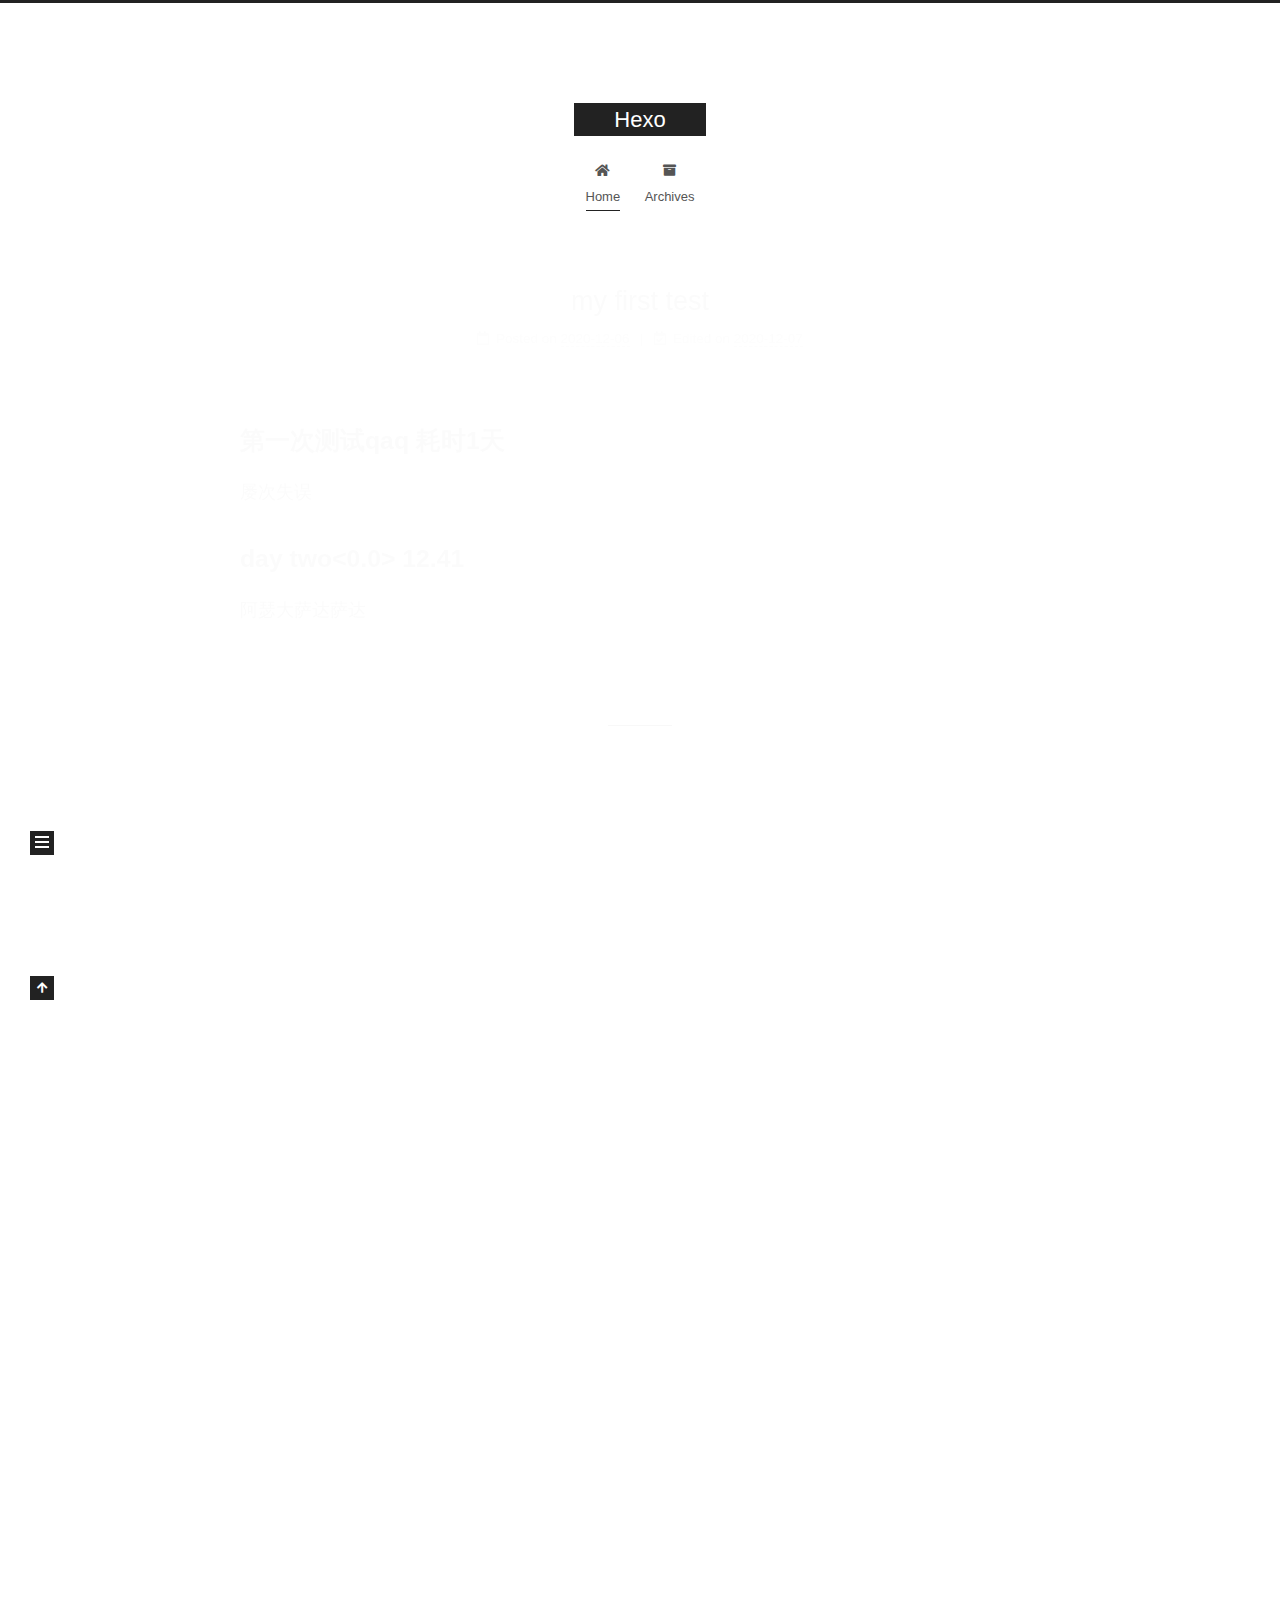
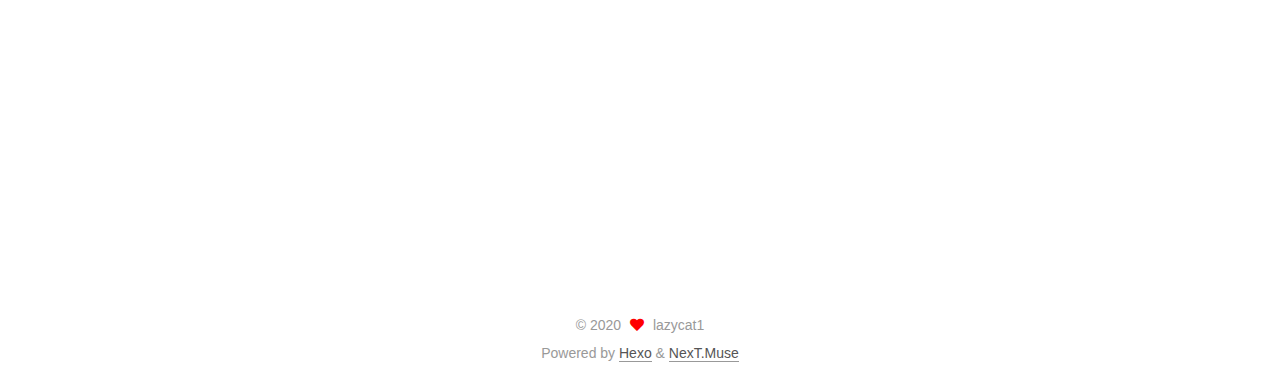
==== index.html @ 96d0b5e3 "Site updated: 2020-12-07 16:06:50" ====
<!DOCTYPE html>
<html lang="en">
<head>
  <meta charset="UTF-8">
<meta name="viewport" content="width=device-width, initial-scale=1, maximum-scale=2">
<meta name="theme-color" content="#222">
<meta name="generator" content="Hexo 5.2.0">
  <link rel="apple-touch-icon" sizes="180x180" href="/images/apple-touch-icon-next.png">
  <link rel="icon" type="image/png" sizes="32x32" href="/images/favicon-32x32-next.png">
  <link rel="icon" type="image/png" sizes="16x16" href="/images/favicon-16x16-next.png">
  <link rel="mask-icon" href="/images/logo.svg" color="#222">

<link rel="stylesheet" href="/css/main.css">


<link rel="stylesheet" href="/lib/font-awesome/css/all.min.css">

<script id="hexo-configurations">
    var NexT = window.NexT || {};
    var CONFIG = {"hostname":"example.com","root":"/","scheme":"Muse","version":"7.8.0","exturl":false,"sidebar":{"position":"left","display":"post","padding":18,"offset":12,"onmobile":false},"copycode":{"enable":false,"show_result":false,"style":null},"back2top":{"enable":true,"sidebar":false,"scrollpercent":false},"bookmark":{"enable":false,"color":"#222","save":"auto"},"fancybox":false,"mediumzoom":false,"lazyload":false,"pangu":false,"comments":{"style":"tabs","active":null,"storage":true,"lazyload":false,"nav":null},"algolia":{"hits":{"per_page":10},"labels":{"input_placeholder":"Search for Posts","hits_empty":"We didn't find any results for the search: ${query}","hits_stats":"${hits} results found in ${time} ms"}},"localsearch":{"enable":false,"trigger":"auto","top_n_per_article":1,"unescape":false,"preload":false},"motion":{"enable":true,"async":false,"transition":{"post_block":"fadeIn","post_header":"slideDownIn","post_body":"slideDownIn","coll_header":"slideLeftIn","sidebar":"slideUpIn"}}};
  </script>

  <meta property="og:type" content="website">
<meta property="og:title" content="Hexo">
<meta property="og:url" content="https://example.com/index.html">
<meta property="og:site_name" content="Hexo">
<meta property="og:locale" content="en_US">
<meta property="article:author" content="lazycat1">
<meta name="twitter:card" content="summary">

<link rel="canonical" href="https://example.com/">


<script id="page-configurations">
  // https://hexo.io/docs/variables.html
  CONFIG.page = {
    sidebar: "",
    isHome : true,
    isPost : false,
    lang   : 'en'
  };
</script>

  <title>Hexo</title>
  






  <noscript>
  <style>
  .use-motion .brand,
  .use-motion .menu-item,
  .sidebar-inner,
  .use-motion .post-block,
  .use-motion .pagination,
  .use-motion .comments,
  .use-motion .post-header,
  .use-motion .post-body,
  .use-motion .collection-header { opacity: initial; }

  .use-motion .site-title,
  .use-motion .site-subtitle {
    opacity: initial;
    top: initial;
  }

  .use-motion .logo-line-before i { left: initial; }
  .use-motion .logo-line-after i { right: initial; }
  </style>
</noscript>

</head>

<body itemscope itemtype="http://schema.org/WebPage">
  <div class="container use-motion">
    <div class="headband"></div>

    <header class="header" itemscope itemtype="http://schema.org/WPHeader">
      <div class="header-inner"><div class="site-brand-container">
  <div class="site-nav-toggle">
    <div class="toggle" aria-label="Toggle navigation bar">
      <span class="toggle-line toggle-line-first"></span>
      <span class="toggle-line toggle-line-middle"></span>
      <span class="toggle-line toggle-line-last"></span>
    </div>
  </div>

  <div class="site-meta">

    <a href="/" class="brand" rel="start">
      <span class="logo-line-before"><i></i></span>
      <h1 class="site-title">Hexo</h1>
      <span class="logo-line-after"><i></i></span>
    </a>
  </div>

  <div class="site-nav-right">
    <div class="toggle popup-trigger">
    </div>
  </div>
</div>




<nav class="site-nav">
  <ul id="menu" class="main-menu menu">
        <li class="menu-item menu-item-home">

    <a href="/" rel="section"><i class="fa fa-home fa-fw"></i>Home</a>

  </li>
        <li class="menu-item menu-item-archives">

    <a href="/archives/" rel="section"><i class="fa fa-archive fa-fw"></i>Archives</a>

  </li>
  </ul>
</nav>




</div>
    </header>

    
  <div class="back-to-top">
    <i class="fa fa-arrow-up"></i>
    <span>0%</span>
  </div>


    <main class="main">
      <div class="main-inner">
        <div class="content-wrap">
          

          <div class="content index posts-expand">
            
      
  
  
  <article itemscope itemtype="http://schema.org/Article" class="post-block" lang="en">
    <link itemprop="mainEntityOfPage" href="https://example.com/2020/12/06/my-first-test/">

    <span hidden itemprop="author" itemscope itemtype="http://schema.org/Person">
      <meta itemprop="image" content="/images/avatar.gif">
      <meta itemprop="name" content="lazycat1">
      <meta itemprop="description" content="">
    </span>

    <span hidden itemprop="publisher" itemscope itemtype="http://schema.org/Organization">
      <meta itemprop="name" content="Hexo">
    </span>
      <header class="post-header">
        <h2 class="post-title" itemprop="name headline">
          
            <a href="/2020/12/06/my-first-test/" class="post-title-link" itemprop="url">my first test</a>
        </h2>

        <div class="post-meta">
            <span class="post-meta-item">
              <span class="post-meta-item-icon">
                <i class="far fa-calendar"></i>
              </span>
              <span class="post-meta-item-text">Posted on</span>

              <time title="Created: 2020-12-06 16:20:04" itemprop="dateCreated datePublished" datetime="2020-12-06T16:20:04+08:00">2020-12-06</time>
            </span>
              <span class="post-meta-item">
                <span class="post-meta-item-icon">
                  <i class="far fa-calendar-check"></i>
                </span>
                <span class="post-meta-item-text">Edited on</span>
                <time title="Modified: 2020-12-07 12:42:43" itemprop="dateModified" datetime="2020-12-07T12:42:43+08:00">2020-12-07</time>
              </span>

          

        </div>
      </header>

    
    
    
    <div class="post-body" itemprop="articleBody">

      
          <h2 id="第一次测试qaq-耗时1天"><a href="#第一次测试qaq-耗时1天" class="headerlink" title="第一次测试qaq  耗时1天"></a>第一次测试qaq  耗时1天</h2><p>   屡次失误</p>
<h2 id="day-two-lt-0-0-gt-12-41"><a href="#day-two-lt-0-0-gt-12-41" class="headerlink" title="day two&lt;0.0&gt;  12.41"></a>day two&lt;0.0&gt;  12.41</h2><p>   阿瑟大萨达萨达</p>

      
    </div>

    
    
    
      <footer class="post-footer">
        <div class="post-eof"></div>
      </footer>
  </article>
  
  
  

      
  
  
  <article itemscope itemtype="http://schema.org/Article" class="post-block" lang="en">
    <link itemprop="mainEntityOfPage" href="https://example.com/2020/12/06/hello-world/">

    <span hidden itemprop="author" itemscope itemtype="http://schema.org/Person">
      <meta itemprop="image" content="/images/avatar.gif">
      <meta itemprop="name" content="lazycat1">
      <meta itemprop="description" content="">
    </span>

    <span hidden itemprop="publisher" itemscope itemtype="http://schema.org/Organization">
      <meta itemprop="name" content="Hexo">
    </span>
      <header class="post-header">
        <h2 class="post-title" itemprop="name headline">
          
            <a href="/2020/12/06/hello-world/" class="post-title-link" itemprop="url">Hello World</a>
        </h2>

        <div class="post-meta">
            <span class="post-meta-item">
              <span class="post-meta-item-icon">
                <i class="far fa-calendar"></i>
              </span>
              <span class="post-meta-item-text">Posted on</span>

              <time title="Created: 2020-12-06 16:09:07" itemprop="dateCreated datePublished" datetime="2020-12-06T16:09:07+08:00">2020-12-06</time>
            </span>

          

        </div>
      </header>

    
    
    
    <div class="post-body" itemprop="articleBody">

      
          <p>Welcome to <a target="_blank" rel="noopener" href="https://hexo.io/">Hexo</a>! This is your very first post. Check <a target="_blank" rel="noopener" href="https://hexo.io/docs/">documentation</a> for more info. If you get any problems when using Hexo, you can find the answer in <a target="_blank" rel="noopener" href="https://hexo.io/docs/troubleshooting.html">troubleshooting</a> or you can ask me on <a target="_blank" rel="noopener" href="https://github.com/hexojs/hexo/issues">GitHub</a>.</p>
<h2 id="Quick-Start"><a href="#Quick-Start" class="headerlink" title="Quick Start"></a>Quick Start</h2><h3 id="Create-a-new-post"><a href="#Create-a-new-post" class="headerlink" title="Create a new post"></a>Create a new post</h3><figure class="highlight bash"><table><tr><td class="gutter"><pre><span class="line">1</span><br></pre></td><td class="code"><pre><span class="line">$ hexo new <span class="string">&quot;My New Post&quot;</span></span><br></pre></td></tr></table></figure>

<p>More info: <a target="_blank" rel="noopener" href="https://hexo.io/docs/writing.html">Writing</a></p>
<h3 id="Run-server"><a href="#Run-server" class="headerlink" title="Run server"></a>Run server</h3><figure class="highlight bash"><table><tr><td class="gutter"><pre><span class="line">1</span><br></pre></td><td class="code"><pre><span class="line">$ hexo server</span><br></pre></td></tr></table></figure>

<p>More info: <a target="_blank" rel="noopener" href="https://hexo.io/docs/server.html">Server</a></p>
<h3 id="Generate-static-files"><a href="#Generate-static-files" class="headerlink" title="Generate static files"></a>Generate static files</h3><figure class="highlight bash"><table><tr><td class="gutter"><pre><span class="line">1</span><br></pre></td><td class="code"><pre><span class="line">$ hexo generate</span><br></pre></td></tr></table></figure>

<p>More info: <a target="_blank" rel="noopener" href="https://hexo.io/docs/generating.html">Generating</a></p>
<h3 id="Deploy-to-remote-sites"><a href="#Deploy-to-remote-sites" class="headerlink" title="Deploy to remote sites"></a>Deploy to remote sites</h3><figure class="highlight bash"><table><tr><td class="gutter"><pre><span class="line">1</span><br></pre></td><td class="code"><pre><span class="line">$ hexo deploy</span><br></pre></td></tr></table></figure>

<p>More info: <a target="_blank" rel="noopener" href="https://hexo.io/docs/one-command-deployment.html">Deployment</a></p>

      
    </div>

    
    
    
      <footer class="post-footer">
        <div class="post-eof"></div>
      </footer>
  </article>
  
  
  


  



          </div>
          

<script>
  window.addEventListener('tabs:register', () => {
    let { activeClass } = CONFIG.comments;
    if (CONFIG.comments.storage) {
      activeClass = localStorage.getItem('comments_active') || activeClass;
    }
    if (activeClass) {
      let activeTab = document.querySelector(`a[href="#comment-${activeClass}"]`);
      if (activeTab) {
        activeTab.click();
      }
    }
  });
  if (CONFIG.comments.storage) {
    window.addEventListener('tabs:click', event => {
      if (!event.target.matches('.tabs-comment .tab-content .tab-pane')) return;
      let commentClass = event.target.classList[1];
      localStorage.setItem('comments_active', commentClass);
    });
  }
</script>

        </div>
          
  
  <div class="toggle sidebar-toggle">
    <span class="toggle-line toggle-line-first"></span>
    <span class="toggle-line toggle-line-middle"></span>
    <span class="toggle-line toggle-line-last"></span>
  </div>

  <aside class="sidebar">
    <div class="sidebar-inner">

      <ul class="sidebar-nav motion-element">
        <li class="sidebar-nav-toc">
          Table of Contents
        </li>
        <li class="sidebar-nav-overview">
          Overview
        </li>
      </ul>

      <!--noindex-->
      <div class="post-toc-wrap sidebar-panel">
      </div>
      <!--/noindex-->

      <div class="site-overview-wrap sidebar-panel">
        <div class="site-author motion-element" itemprop="author" itemscope itemtype="http://schema.org/Person">
  <p class="site-author-name" itemprop="name">lazycat1</p>
  <div class="site-description" itemprop="description"></div>
</div>
<div class="site-state-wrap motion-element">
  <nav class="site-state">
      <div class="site-state-item site-state-posts">
          <a href="/archives/">
        
          <span class="site-state-item-count">2</span>
          <span class="site-state-item-name">posts</span>
        </a>
      </div>
  </nav>
</div>



      </div>

    </div>
  </aside>
  <div id="sidebar-dimmer"></div>


      </div>
    </main>

    <footer class="footer">
      <div class="footer-inner">
        

        

<div class="copyright">
  
  &copy; 
  <span itemprop="copyrightYear">2020</span>
  <span class="with-love">
    <i class="fa fa-heart"></i>
  </span>
  <span class="author" itemprop="copyrightHolder">lazycat1</span>
</div>
  <div class="powered-by">Powered by <a href="https://hexo.io/" class="theme-link" rel="noopener" target="_blank">Hexo</a> & <a href="https://muse.theme-next.org/" class="theme-link" rel="noopener" target="_blank">NexT.Muse</a>
  </div>

        








      </div>
    </footer>
  </div>

  
  <script src="/lib/anime.min.js"></script>
  <script src="/lib/velocity/velocity.min.js"></script>
  <script src="/lib/velocity/velocity.ui.min.js"></script>

<script src="/js/utils.js"></script>

<script src="/js/motion.js"></script>


<script src="/js/schemes/muse.js"></script>


<script src="/js/next-boot.js"></script>




  















  

  

</body>
</html>
---- css/main.css ----
:root {
  --body-bg-color: #fff;
  --content-bg-color: #fff;
  --card-bg-color: #f5f5f5;
  --text-color: #555;
  --blockquote-color: #666;
  --link-color: #555;
  --link-hover-color: #222;
  --brand-color: #fff;
  --brand-hover-color: #fff;
  --table-row-odd-bg-color: #f9f9f9;
  --table-row-hover-bg-color: #f5f5f5;
  --menu-item-bg-color: #f5f5f5;
  --btn-default-bg: #222;
  --btn-default-color: #fff;
  --btn-default-border-color: #222;
  --btn-default-hover-bg: #fff;
  --btn-default-hover-color: #222;
  --btn-default-hover-border-color: #222;
}
html {
  line-height: 1.15; /* 1 */
  -webkit-text-size-adjust: 100%; /* 2 */
}
body {
  margin: 0;
}
main {
  display: block;
}
h1 {
  font-size: 2em;
  margin: 0.67em 0;
}
hr {
  box-sizing: content-box; /* 1 */
  height: 0; /* 1 */
  overflow: visible; /* 2 */
}
pre {
  font-family: monospace, monospace; /* 1 */
  font-size: 1em; /* 2 */
}
a {
  background: transparent;
}
abbr[title] {
  border-bottom: none; /* 1 */
  text-decoration: underline; /* 2 */
  text-decoration: underline dotted; /* 2 */
}
b,
strong {
  font-weight: bolder;
}
code,
kbd,
samp {
  font-family: monospace, monospace; /* 1 */
  font-size: 1em; /* 2 */
}
small {
  font-size: 80%;
}
sub,
sup {
  font-size: 75%;
  line-height: 0;
  position: relative;
  vertical-align: baseline;
}
sub {
  bottom: -0.25em;
}
sup {
  top: -0.5em;
}
img {
  border-style: none;
}
button,
input,
optgroup,
select,
textarea {
  font-family: inherit; /* 1 */
  font-size: 100%; /* 1 */
  line-height: 1.15; /* 1 */
  margin: 0; /* 2 */
}
button,
input {
/* 1 */
  overflow: visible;
}
button,
select {
/* 1 */
  text-transform: none;
}
button,
[type='button'],
[type='reset'],
[type='submit'] {
  -webkit-appearance: button;
}
button::-moz-focus-inner,
[type='button']::-moz-focus-inner,
[type='reset']::-moz-focus-inner,
[type='submit']::-moz-focus-inner {
  border-style: none;
  padding: 0;
}
button:-moz-focusring,
[type='button']:-moz-focusring,
[type='reset']:-moz-focusring,
[type='submit']:-moz-focusring {
  outline: 1px dotted ButtonText;
}
fieldset {
  padding: 0.35em 0.75em 0.625em;
}
legend {
  box-sizing: border-box; /* 1 */
  color: inherit; /* 2 */
  display: table; /* 1 */
  max-width: 100%; /* 1 */
  padding: 0; /* 3 */
  white-space: normal; /* 1 */
}
progress {
  vertical-align: baseline;
}
textarea {
  overflow: auto;
}
[type='checkbox'],
[type='radio'] {
  box-sizing: border-box; /* 1 */
  padding: 0; /* 2 */
}
[type='number']::-webkit-inner-spin-button,
[type='number']::-webkit-outer-spin-button {
  height: auto;
}
[type='search'] {
  outline-offset: -2px; /* 2 */
  -webkit-appearance: textfield; /* 1 */
}
[type='search']::-webkit-search-decoration {
  -webkit-appearance: none;
}
::-webkit-file-upload-button {
  font: inherit; /* 2 */
  -webkit-appearance: button; /* 1 */
}
details {
  display: block;
}
summary {
  display: list-item;
}
template {
  display: none;
}
[hidden] {
  display: none;
}
::selection {
  background: #262a30;
  color: #eee;
}
html,
body {
  height: 100%;
}
body {
  background: var(--body-bg-color);
  color: var(--text-color);
  font-family: 'Lato', "PingFang SC", "Microsoft YaHei", sans-serif;
  font-size: 1em;
  line-height: 2;
}
@media (max-width: 991px) {
  body {
    padding-left: 0 !important;
    padding-right: 0 !important;
  }
}
h1,
h2,
h3,
h4,
h5,
h6 {
  font-family: 'Lato', "PingFang SC", "Microsoft YaHei", sans-serif;
  font-weight: bold;
  line-height: 1.5;
  margin: 20px 0 15px;
}
h1 {
  font-size: 1.5em;
}
h2 {
  font-size: 1.375em;
}
h3 {
  font-size: 1.25em;
}
h4 {
  font-size: 1.125em;
}
h5 {
  font-size: 1em;
}
h6 {
  font-size: 0.875em;
}
p {
  margin: 0 0 20px 0;
}
a,
span.exturl {
  border-bottom: 1px solid #999;
  color: var(--link-color);
  outline: 0;
  text-decoration: none;
  overflow-wrap: break-word;
  word-wrap: break-word;
  cursor: pointer;
}
a:hover,
span.exturl:hover {
  border-bottom-color: var(--link-hover-color);
  color: var(--link-hover-color);
}
iframe,
img,
video {
  display: block;
  margin-left: auto;
  margin-right: auto;
  max-width: 100%;
}
hr {
  background-image: repeating-linear-gradient(-45deg, #ddd, #ddd 4px, transparent 4px, transparent 8px);
  border: 0;
  height: 3px;
  margin: 40px 0;
}
blockquote {
  border-left: 4px solid #ddd;
  color: var(--blockquote-color);
  margin: 0;
  padding: 0 15px;
}
blockquote cite::before {
  content: '-';
  padding: 0 5px;
}
dt {
  font-weight: bold;
}
dd {
  margin: 0;
  padding: 0;
}
kbd {
  background-color: #f5f5f5;
  background-image: linear-gradient(#eee, #fff, #eee);
  border: 1px solid #ccc;
  border-radius: 0.2em;
  box-shadow: 0.1em 0.1em 0.2em rgba(0,0,0,0.1);
  color: #555;
  font-family: inherit;
  padding: 0.1em 0.3em;
  white-space: nowrap;
}
.table-container {
  overflow: auto;
}
table {
  border-collapse: collapse;
  border-spacing: 0;
  font-size: 0.875em;
  margin: 0 0 20px 0;
  width: 100%;
}
tbody tr:nth-of-type(odd) {
  background: var(--table-row-odd-bg-color);
}
tbody tr:hover {
  background: var(--table-row-hover-bg-color);
}
caption,
th,
td {
  font-weight: normal;
  padding: 8px;
  vertical-align: middle;
}
th,
td {
  border: 1px solid #ddd;
  border-bottom: 3px solid #ddd;
}
th {
  font-weight: 700;
  padding-bottom: 10px;
}
td {
  border-bottom-width: 1px;
}
.btn {
  background: var(--btn-default-bg);
  border: 2px solid var(--btn-default-border-color);
  border-radius: 0;
  color: var(--btn-default-color);
  display: inline-block;
  font-size: 0.875em;
  line-height: 2;
  padding: 0 20px;
  text-decoration: none;
  transition-property: background-color;
  transition-delay: 0s;
  transition-duration: 0.2s;
  transition-timing-function: ease-in-out;
}
.btn:hover {
  background: var(--btn-default-hover-bg);
  border-color: var(--btn-default-hover-border-color);
  color: var(--btn-default-hover-color);
}
.btn + .btn {
  margin: 0 0 8px 8px;
}
.btn .fa-fw {
  text-align: left;
  width: 1.285714285714286em;
}
.toggle {
  line-height: 0;
}
.toggle .toggle-line {
  background: #fff;
  display: inline-block;
  height: 2px;
  left: 0;
  position: relative;
  top: 0;
  transition: all 0.4s;
  vertical-align: top;
  width: 100%;
}
.toggle .toggle-line:not(:first-child) {
  margin-top: 3px;
}
.toggle.toggle-arrow .toggle-line-first {
  left: 50%;
  top: 2px;
  transform: rotate(45deg);
  width: 50%;
}
.toggle.toggle-arrow .toggle-line-middle {
  left: 2px;
  width: 90%;
}
.toggle.toggle-arrow .toggle-line-last {
  left: 50%;
  top: -2px;
  transform: rotate(-45deg);
  width: 50%;
}
.toggle.toggle-close .toggle-line-first {
  transform: rotate(-45deg);
  top: 5px;
}
.toggle.toggle-close .toggle-line-middle {
  opacity: 0;
}
.toggle.toggle-close .toggle-line-last {
  transform: rotate(45deg);
  top: -5px;
}
.highlight,
pre {
  background: #f7f7f7;
  color: #4d4d4c;
  line-height: 1.6;
  margin: 0 auto 20px;
}
pre,
code {
  font-family: consolas, Menlo, monospace, "PingFang SC", "Microsoft YaHei";
}
code {
  background: #eee;
  border-radius: 3px;
  color: #555;
  padding: 2px 4px;
  overflow-wrap: break-word;
  word-wrap: break-word;
}
.highlight *::selection {
  background: #d6d6d6;
}
.highlight pre {
  border: 0;
  margin: 0;
  padding: 10px 0;
}
.highlight table {
  border: 0;
  margin: 0;
  width: auto;
}
.highlight td {
  border: 0;
  padding: 0;
}
.highlight figcaption {
  background: #eff2f3;
  color: #4d4d4c;
  display: flex;
  font-size: 0.875em;
  justify-content: space-between;
  line-height: 1.2;
  padding: 0.5em;
}
.highlight figcaption a {
  color: #4d4d4c;
}
.highlight figcaption a:hover {
  border-bottom-color: #4d4d4c;
}
.highlight .gutter {
  -moz-user-select: none;
  -ms-user-select: none;
  -webkit-user-select: none;
  user-select: none;
}
.highlight .gutter pre {
  background: #eff2f3;
  color: #869194;
  padding-left: 10px;
  padding-right: 10px;
  text-align: right;
}
.highlight .code pre {
  background: #f7f7f7;
  padding-left: 10px;
  width: 100%;
}
.gist table {
  width: auto;
}
.gist table td {
  border: 0;
}
pre {
  overflow: auto;
  padding: 10px;
}
pre code {
  background: none;
  color: #4d4d4c;
  font-size: 0.875em;
  padding: 0;
  text-shadow: none;
}
pre .deletion {
  background: #fdd;
}
pre .addition {
  background: #dfd;
}
pre .meta {
  color: #eab700;
  -moz-user-select: none;
  -ms-user-select: none;
  -webkit-user-select: none;
  user-select: none;
}
pre .comment {
  color: #8e908c;
}
pre .variable,
pre .attribute,
pre .tag,
pre .name,
pre .regexp,
pre .ruby .constant,
pre .xml .tag .title,
pre .xml .pi,
pre .xml .doctype,
pre .html .doctype,
pre .css .id,
pre .css .class,
pre .css .pseudo {
  color: #c82829;
}
pre .number,
pre .preprocessor,
pre .built_in,
pre .builtin-name,
pre .literal,
pre .params,
pre .constant,
pre .command {
  color: #f5871f;
}
pre .ruby .class .title,
pre .css .rules .attribute,
pre .string,
pre .symbol,
pre .value,
pre .inheritance,
pre .header,
pre .ruby .symbol,
pre .xml .cdata,
pre .special,
pre .formula {
  color: #718c00;
}
pre .title,
pre .css .hexcolor {
  color: #3e999f;
}
pre .function,
pre .python .decorator,
pre .python .title,
pre .ruby .function .title,
pre .ruby .title .keyword,
pre .perl .sub,
pre .javascript .title,
pre .coffeescript .title {
  color: #4271ae;
}
pre .keyword,
pre .javascript .function {
  color: #8959a8;
}
.blockquote-center {
  border-left: none;
  margin: 40px 0;
  padding: 0;
  position: relative;
  text-align: center;
}
.blockquote-center .fa {
  display: block;
  opacity: 0.6;
  position: absolute;
  width: 100%;
}
.blockquote-center .fa-quote-left {
  border-top: 1px solid #ccc;
  text-align: left;
  top: -20px;
}
.blockquote-center .fa-quote-right {
  border-bottom: 1px solid #ccc;
  text-align: right;
  bottom: -20px;
}
.blockquote-center p,
.blockquote-center div {
  text-align: center;
}
.post-body .group-picture img {
  margin: 0 auto;
  padding: 0 3px;
}
.group-picture-row {
  margin-bottom: 6px;
  overflow: hidden;
}
.group-picture-column {
  float: left;
  margin-bottom: 10px;
}
.post-body .label {
  color: #555;
  display: inline;
  padding: 0 2px;
}
.post-body .label.default {
  background: #f0f0f0;
}
.post-body .label.primary {
  background: #efe6f7;
}
.post-body .label.info {
  background: #e5f2f8;
}
.post-body .label.success {
  background: #e7f4e9;
}
.post-body .label.warning {
  background: #fcf6e1;
}
.post-body .label.danger {
  background: #fae8eb;
}
.post-body .tabs {
  margin-bottom: 20px;
}
.post-body .tabs,
.tabs-comment {
  display: block;
  padding-top: 10px;
  position: relative;
}
.post-body .tabs ul.nav-tabs,
.tabs-comment ul.nav-tabs {
  display: flex;
  flex-wrap: wrap;
  margin: 0;
  margin-bottom: -1px;
  padding: 0;
}
@media (max-width: 413px) {
  .post-body .tabs ul.nav-tabs,
  .tabs-comment ul.nav-tabs {
    display: block;
    margin-bottom: 5px;
  }
}
.post-body .tabs ul.nav-tabs li.tab,
.tabs-comment ul.nav-tabs li.tab {
  border-bottom: 1px solid #ddd;
  border-left: 1px solid transparent;
  border-right: 1px solid transparent;
  border-top: 3px solid transparent;
  flex-grow: 1;
  list-style-type: none;
  border-radius: 0 0 0 0;
}
@media (max-width: 413px) {
  .post-body .tabs ul.nav-tabs li.tab,
  .tabs-comment ul.nav-tabs li.tab {
    border-bottom: 1px solid transparent;
    border-left: 3px solid transparent;
    border-right: 1px solid transparent;
    border-top: 1px solid transparent;
  }
}
@media (max-width: 413px) {
  .post-body .tabs ul.nav-tabs li.tab,
  .tabs-comment ul.nav-tabs li.tab {
    border-radius: 0;
  }
}
.post-body .tabs ul.nav-tabs li.tab a,
.tabs-comment ul.nav-tabs li.tab a {
  border-bottom: initial;
  display: block;
  line-height: 1.8;
  outline: 0;
  padding: 0.25em 0.75em;
  text-align: center;
  transition-delay: 0s;
  transition-duration: 0.2s;
  transition-timing-function: ease-out;
}
.post-body .tabs ul.nav-tabs li.tab a i,
.tabs-comment ul.nav-tabs li.tab a i {
  width: 1.285714285714286em;
}
.post-body .tabs ul.nav-tabs li.tab.active,
.tabs-comment ul.nav-tabs li.tab.active {
  border-bottom: 1px solid transparent;
  border-left: 1px solid #ddd;
  border-right: 1px solid #ddd;
  border-top: 3px solid #fc6423;
}
@media (max-width: 413px) {
  .post-body .tabs ul.nav-tabs li.tab.active,
  .tabs-comment ul.nav-tabs li.tab.active {
    border-bottom: 1px solid #ddd;
    border-left: 3px solid #fc6423;
    border-right: 1px solid #ddd;
    border-top: 1px solid #ddd;
  }
}
.post-body .tabs ul.nav-tabs li.tab.active a,
.tabs-comment ul.nav-tabs li.tab.active a {
  color: var(--link-color);
  cursor: default;
}
.post-body .tabs .tab-content .tab-pane,
.tabs-comment .tab-content .tab-pane {
  border: 1px solid #ddd;
  border-top: 0;
  padding: 20px 20px 0 20px;
  border-radius: 0;
}
.post-body .tabs .tab-content .tab-pane:not(.active),
.tabs-comment .tab-content .tab-pane:not(.active) {
  display: none;
}
.post-body .tabs .tab-content .tab-pane.active,
.tabs-comment .tab-content .tab-pane.active {
  display: block;
}
.post-body .tabs .tab-content .tab-pane.active:nth-of-type(1),
.tabs-comment .tab-content .tab-pane.active:nth-of-type(1) {
  border-radius: 0 0 0 0;
}
@media (max-width: 413px) {
  .post-body .tabs .tab-content .tab-pane.active:nth-of-type(1),
  .tabs-comment .tab-content .tab-pane.active:nth-of-type(1) {
    border-radius: 0;
  }
}
.post-body .note {
  border-radius: 3px;
  margin-bottom: 20px;
  padding: 1em;
  position: relative;
  border: 1px solid #eee;
  border-left-width: 5px;
}
.post-body .note h2,
.post-body .note h3,
.post-body .note h4,
.post-body .note h5,
.post-body .note h6 {
  margin-top: 0;
  border-bottom: initial;
  margin-bottom: 0;
  padding-top: 0;
}
.post-body .note p:first-child,
.post-body .note ul:first-child,
.post-body .note ol:first-child,
.post-body .note table:first-child,
.post-body .note pre:first-child,
.post-body .note blockquote:first-child,
.post-body .note img:first-child {
  margin-top: 0;
}
.post-body .note p:last-child,
.post-body .note ul:last-child,
.post-body .note ol:last-child,
.post-body .note table:last-child,
.post-body .note pre:last-child,
.post-body .note blockquote:last-child,
.post-body .note img:last-child {
  margin-bottom: 0;
}
.post-body .note.default {
  border-left-color: #777;
}
.post-body .note.default h2,
.post-body .note.default h3,
.post-body .note.default h4,
.post-body .note.default h5,
.post-body .note.default h6 {
  color: #777;
}
.post-body .note.primary {
  border-left-color: #6f42c1;
}
.post-body .note.primary h2,
.post-body .note.primary h3,
.post-body .note.primary h4,
.post-body .note.primary h5,
.post-body .note.primary h6 {
  color: #6f42c1;
}
.post-body .note.info {
  border-left-color: #428bca;
}
.post-body .note.info h2,
.post-body .note.info h3,
.post-body .note.info h4,
.post-body .note.info h5,
.post-body .note.info h6 {
  color: #428bca;
}
.post-body .note.success {
  border-left-color: #5cb85c;
}
.post-body .note.success h2,
.post-body .note.success h3,
.post-body .note.success h4,
.post-body .note.success h5,
.post-body .note.success h6 {
  color: #5cb85c;
}
.post-body .note.warning {
  border-left-color: #f0ad4e;
}
.post-body .note.warning h2,
.post-body .note.warning h3,
.post-body .note.warning h4,
.post-body .note.warning h5,
.post-body .note.warning h6 {
  color: #f0ad4e;
}
.post-body .note.danger {
  border-left-color: #d9534f;
}
.post-body .note.danger h2,
.post-body .note.danger h3,
.post-body .note.danger h4,
.post-body .note.danger h5,
.post-body .note.danger h6 {
  color: #d9534f;
}
.pagination .prev,
.pagination .next,
.pagination .page-number,
.pagination .space {
  display: inline-block;
  margin: 0 10px;
  padding: 0 11px;
  position: relative;
  top: -1px;
}
@media (max-width: 767px) {
  .pagination .prev,
  .pagination .next,
  .pagination .page-number,
  .pagination .space {
    margin: 0 5px;
  }
}
.pagination {
  border-top: 1px solid #eee;
  margin: 120px 0 0;
  text-align: center;
}
.pagination .prev,
.pagination .next,
.pagination .page-number {
  border-bottom: 0;
  border-top: 1px solid #eee;
  transition-property: border-color;
  transition-delay: 0s;
  transition-duration: 0.2s;
  transition-timing-function: ease-in-out;
}
.pagination .prev:hover,
.pagination .next:hover,
.pagination .page-number:hover {
  border-top-color: #222;
}
.pagination .space {
  margin: 0;
  padding: 0;
}
.pagination .prev {
  margin-left: 0;
}
.pagination .next {
  margin-right: 0;
}
.pagination .page-number.current {
  background: #ccc;
  border-top-color: #ccc;
  color: #fff;
}
@media (max-width: 767px) {
  .pagination {
    border-top: none;
  }
  .pagination .prev,
  .pagination .next,
  .pagination .page-number {
    border-bottom: 1px solid #eee;
    border-top: 0;
    margin-bottom: 10px;
    padding: 0 10px;
  }
  .pagination .prev:hover,
  .pagination .next:hover,
  .pagination .page-number:hover {
    border-bottom-color: #222;
  }
}
.comments {
  margin-top: 60px;
  overflow: hidden;
}
.comment-button-group {
  display: flex;
  flex-wrap: wrap-reverse;
  justify-content: center;
  margin: 1em 0;
}
.comment-button-group .comment-button {
  margin: 0.1em 0.2em;
}
.comment-button-group .comment-button.active {
  background: var(--btn-default-hover-bg);
  border-color: var(--btn-default-hover-border-color);
  color: var(--btn-default-hover-color);
}
.comment-position {
  display: none;
}
.comment-position.active {
  display: block;
}
.tabs-comment {
  background: var(--content-bg-color);
  margin-top: 4em;
  padding-top: 0;
}
.tabs-comment .comments {
  border: 0;
  box-shadow: none;
  margin-top: 0;
  padding-top: 0;
}
.container {
  min-height: 100%;
  position: relative;
}
.main-inner {
  margin: 0 auto;
  width: 700px;
}
@media (min-width: 1200px) {
  .main-inner {
    width: 800px;
  }
}
@media (min-width: 1600px) {
  .main-inner {
    width: 900px;
  }
}
@media (max-width: 767px) {
  .content-wrap {
    padding: 0 20px;
  }
}
.header {
  background: transparent;
}
.header-inner {
  margin: 0 auto;
  width: 700px;
}
@media (min-width: 1200px) {
  .header-inner {
    width: 800px;
  }
}
@media (min-width: 1600px) {
  .header-inner {
    width: 900px;
  }
}
.site-brand-container {
  display: flex;
  flex-shrink: 0;
  padding: 0 10px;
}
.headband {
  background: #222;
  height: 3px;
}
.site-meta {
  flex-grow: 1;
  text-align: center;
}
@media (max-width: 767px) {
  .site-meta {
    text-align: center;
  }
}
.brand {
  border-bottom: none;
  color: var(--brand-color);
  display: inline-block;
  line-height: 1.375em;
  padding: 0 40px;
  position: relative;
}
.brand:hover {
  color: var(--brand-hover-color);
}
.site-title {
  font-family: 'Lato', "PingFang SC", "Microsoft YaHei", sans-serif;
  font-size: 1.375em;
  font-weight: normal;
  margin: 0;
}
.site-subtitle {
  color: #999;
  font-size: 0.8125em;
  margin: 10px 0;
}
.use-motion .brand {
  opacity: 0;
}
.use-motion .site-title,
.use-motion .site-subtitle,
.use-motion .custom-logo-image {
  opacity: 0;
  position: relative;
  top: -10px;
}
.site-nav-toggle,
.site-nav-right {
  display: none;
}
@media (max-width: 767px) {
  .site-nav-toggle,
  .site-nav-right {
    display: flex;
    flex-direction: column;
    justify-content: center;
  }
}
.site-nav-toggle .toggle,
.site-nav-right .toggle {
  color: var(--text-color);
  padding: 10px;
  width: 22px;
}
.site-nav-toggle .toggle .toggle-line,
.site-nav-right .toggle .toggle-line {
  background: var(--text-color);
  border-radius: 1px;
}
.site-nav {
  display: block;
}
@media (max-width: 767px) {
  .site-nav {
    clear: both;
    display: none;
  }
}
.site-nav.site-nav-on {
  display: block;
}
.menu {
  margin-top: 20px;
  padding-left: 0;
  text-align: center;
}
.menu-item {
  display: inline-block;
  list-style: none;
  margin: 0 10px;
}
@media (max-width: 767px) {
  .menu-item {
    display: block;
    margin-top: 10px;
  }
  .menu-item.menu-item-search {
    display: none;
  }
}
.menu-item a,
.menu-item span.exturl {
  border-bottom: 0;
  display: block;
  font-size: 0.8125em;
  transition-property: border-color;
  transition-delay: 0s;
  transition-duration: 0.2s;
  transition-timing-function: ease-in-out;
}
@media (hover: none) {
  .menu-item a:hover,
  .menu-item span.exturl:hover {
    border-bottom-color: transparent !important;
  }
}
.menu-item .fa,
.menu-item .fab,
.menu-item .far,
.menu-item .fas {
  margin-right: 8px;
}
.menu-item .badge {
  display: inline-block;
  font-weight: bold;
  line-height: 1;
  margin-left: 0.35em;
  margin-top: 0.35em;
  text-align: center;
  white-space: nowrap;
}
@media (max-width: 767px) {
  .menu-item .badge {
    float: right;
    margin-left: 0;
  }
}
.menu-item-active a,
.menu .menu-item a:hover,
.menu .menu-item span.exturl:hover {
  background: var(--menu-item-bg-color);
}
.use-motion .menu-item {
  opacity: 0;
}
.sidebar {
  background: #222;
  bottom: 0;
  box-shadow: inset 0 2px 6px #000;
  position: fixed;
  top: 0;
}
@media (max-width: 991px) {
  .sidebar {
    display: none;
  }
}
.sidebar-inner {
  color: #999;
  padding: 18px 10px;
  text-align: center;
}
.cc-license {
  margin-top: 10px;
  text-align: center;
}
.cc-license .cc-opacity {
  border-bottom: none;
  opacity: 0.7;
}
.cc-license .cc-opacity:hover {
  opacity: 0.9;
}
.cc-license img {
  display: inline-block;
}
.site-author-image {
  border: 2px solid #333;
  display: block;
  margin: 0 auto;
  max-width: 96px;
  padding: 2px;
}
.site-author-name {
  color: #f5f5f5;
  font-weight: normal;
  margin: 5px 0 0;
  text-align: center;
}
.site-description {
  color: #999;
  font-size: 1em;
  margin-top: 5px;
  text-align: center;
}
.links-of-author {
  margin-top: 15px;
}
.links-of-author a,
.links-of-author span.exturl {
  border-bottom-color: #555;
  display: inline-block;
  font-size: 0.8125em;
  margin-bottom: 10px;
  margin-right: 10px;
  vertical-align: middle;
}
.links-of-author a::before,
.links-of-author span.exturl::before {
  background: #7178f9;
  border-radius: 50%;
  content: ' ';
  display: inline-block;
  height: 4px;
  margin-right: 3px;
  vertical-align: middle;
  width: 4px;
}
.sidebar-button {
  margin-top: 15px;
}
.sidebar-button a {
  border: 1px solid #fc6423;
  border-radius: 4px;
  color: #fc6423;
  display: inline-block;
  padding: 0 15px;
}
.sidebar-button a .fa,
.sidebar-button a .fab,
.sidebar-button a .far,
.sidebar-button a .fas {
  margin-right: 5px;
}
.sidebar-button a:hover {
  background: #fc6423;
  border: 1px solid #fc6423;
  color: #fff;
}
.sidebar-button a:hover .fa,
.sidebar-button a:hover .fab,
.sidebar-button a:hover .far,
.sidebar-button a:hover .fas {
  color: #fff;
}
.links-of-blogroll {
  font-size: 0.8125em;
  margin-top: 10px;
}
.links-of-blogroll-title {
  font-size: 0.875em;
  font-weight: 600;
  margin-top: 0;
}
.links-of-blogroll-list {
  list-style: none;
  margin: 0;
  padding: 0;
}
#sidebar-dimmer {
  display: none;
}
@media (max-width: 767px) {
  #sidebar-dimmer {
    background: #000;
    display: block;
    height: 100%;
    left: 100%;
    opacity: 0;
    position: fixed;
    top: 0;
    width: 100%;
    z-index: 1100;
  }
  .sidebar-active + #sidebar-dimmer {
    opacity: 0.7;
    transform: translateX(-100%);
    transition: opacity 0.5s;
  }
}
.sidebar-nav {
  margin: 0;
  padding-bottom: 20px;
  padding-left: 0;
}
.sidebar-nav li {
  border-bottom: 1px solid transparent;
  color: #666;
  cursor: pointer;
  display: inline-block;
  font-size: 0.875em;
}
.sidebar-nav li.sidebar-nav-overview {
  margin-left: 10px;
}
.sidebar-nav li:hover {
  color: #f5f5f5;
}
.sidebar-nav .sidebar-nav-active {
  border-bottom-color: #87daff;
  color: #87daff;
}
.sidebar-nav .sidebar-nav-active:hover {
  color: #87daff;
}
.sidebar-panel {
  display: none;
  overflow-x: hidden;
  overflow-y: auto;
}
.sidebar-panel-active {
  display: block;
}
.sidebar-toggle {
  background: #222;
  bottom: 45px;
  cursor: pointer;
  height: 14px;
  left: 30px;
  padding: 5px;
  position: fixed;
  width: 14px;
  z-index: 1300;
}
@media (max-width: 991px) {
  .sidebar-toggle {
    left: 20px;
    opacity: 0.8;
    display: none;
  }
}
.sidebar-toggle:hover .toggle-line {
  background: #87daff;
}
.post-toc {
  font-size: 0.875em;
}
.post-toc ol {
  list-style: none;
  margin: 0;
  padding: 0 2px 5px 10px;
  text-align: left;
}
.post-toc ol > ol {
  padding-left: 0;
}
.post-toc ol a {
  transition-property: all;
  transition-delay: 0s;
  transition-duration: 0.2s;
  transition-timing-function: ease-in-out;
}
.post-toc .nav-item {
  line-height: 1.8;
  overflow: hidden;
  text-overflow: ellipsis;
  white-space: nowrap;
}
.post-toc .nav .nav-child {
  display: none;
}
.post-toc .nav .active > .nav-child {
  display: block;
}
.post-toc .nav .active-current > .nav-child {
  display: block;
}
.post-toc .nav .active-current > .nav-child > .nav-item {
  display: block;
}
.post-toc .nav .active > a {
  border-bottom-color: #87daff;
  color: #87daff;
}
.post-toc .nav .active-current > a {
  color: #87daff;
}
.post-toc .nav .active-current > a:hover {
  color: #87daff;
}
.site-state {
  display: flex;
  justify-content: center;
  line-height: 1.4;
  margin-top: 10px;
  overflow: hidden;
  text-align: center;
  white-space: nowrap;
}
.site-state-item {
  padding: 0 15px;
}
.site-state-item:not(:first-child) {
  border-left: 1px solid #333;
}
.site-state-item a {
  border-bottom: none;
}
.site-state-item-count {
  display: block;
  font-size: 1.25em;
  font-weight: 600;
  text-align: center;
}
.site-state-item-name {
  color: inherit;
  font-size: 0.875em;
}
.footer {
  color: #999;
  font-size: 0.875em;
  padding: 20px 0;
}
.footer.footer-fixed {
  bottom: 0;
  left: 0;
  position: absolute;
  right: 0;
}
.footer-inner {
  box-sizing: border-box;
  margin: 0 auto;
  text-align: center;
  width: 700px;
}
@media (min-width: 1200px) {
  .footer-inner {
    width: 800px;
  }
}
@media (min-width: 1600px) {
  .footer-inner {
    width: 900px;
  }
}
.languages {
  display: inline-block;
  font-size: 1.125em;
  position: relative;
}
.languages .lang-select-label span {
  margin: 0 0.5em;
}
.languages .lang-select {
  height: 100%;
  left: 0;
  opacity: 0;
  position: absolute;
  top: 0;
  width: 100%;
}
.with-love {
  color: #ff0000;
  display: inline-block;
  margin: 0 5px;
}
.powered-by,
.theme-info {
  display: inline-block;
}
@-moz-keyframes iconAnimate {
  0%, 100% {
    transform: scale(1);
  }
  10%, 30% {
    transform: scale(0.9);
  }
  20%, 40%, 60%, 80% {
    transform: scale(1.1);
  }
  50%, 70% {
    transform: scale(1.1);
  }
}
@-webkit-keyframes iconAnimate {
  0%, 100% {
    transform: scale(1);
  }
  10%, 30% {
    transform: scale(0.9);
  }
  20%, 40%, 60%, 80% {
    transform: scale(1.1);
  }
  50%, 70% {
    transform: scale(1.1);
  }
}
@-o-keyframes iconAnimate {
  0%, 100% {
    transform: scale(1);
  }
  10%, 30% {
    transform: scale(0.9);
  }
  20%, 40%, 60%, 80% {
    transform: scale(1.1);
  }
  50%, 70% {
    transform: scale(1.1);
  }
}
@keyframes iconAnimate {
  0%, 100% {
    transform: scale(1);
  }
  10%, 30% {
    transform: scale(0.9);
  }
  20%, 40%, 60%, 80% {
    transform: scale(1.1);
  }
  50%, 70% {
    transform: scale(1.1);
  }
}
.back-to-top {
  font-size: 12px;
  text-align: center;
  transition-delay: 0s;
  transition-duration: 0.2s;
  transition-timing-function: ease-in-out;
}
.back-to-top {
  background: #222;
  bottom: -100px;
  box-sizing: border-box;
  color: #fff;
  cursor: pointer;
  left: 30px;
  opacity: 1;
  padding: 0 6px;
  position: fixed;
  transition-property: bottom;
  z-index: 1300;
  width: 24px;
}
.back-to-top span {
  display: none;
}
.back-to-top:hover {
  color: #87daff;
}
.back-to-top.back-to-top-on {
  bottom: 19px;
}
@media (max-width: 991px) {
  .back-to-top {
    left: 20px;
    opacity: 0.8;
  }
}
.post-body {
  font-family: 'Lato', "PingFang SC", "Microsoft YaHei", sans-serif;
  overflow-wrap: break-word;
  word-wrap: break-word;
}
@media (min-width: 1200px) {
  .post-body {
    font-size: 1.125em;
  }
}
.post-body .exturl .fa {
  font-size: 0.875em;
  margin-left: 4px;
}
.post-body .image-caption,
.post-body .figure .caption {
  color: #999;
  font-size: 0.875em;
  font-weight: bold;
  line-height: 1;
  margin: -20px auto 15px;
  text-align: center;
}
.post-sticky-flag {
  display: inline-block;
  transform: rotate(30deg);
}
.post-button {
  margin-top: 40px;
  text-align: center;
}
.use-motion .post-block,
.use-motion .pagination,
.use-motion .comments {
  opacity: 0;
}
.use-motion .post-header {
  opacity: 0;
}
.use-motion .post-body {
  opacity: 0;
}
.use-motion .collection-header {
  opacity: 0;
}
.posts-collapse {
  margin-left: 35px;
  position: relative;
}
@media (max-width: 767px) {
  .posts-collapse {
    margin-left: 0px;
    margin-right: 0px;
  }
}
.posts-collapse .collection-title {
  font-size: 1.125em;
  position: relative;
}
.posts-collapse .collection-title::before {
  background: #999;
  border: 1px solid #fff;
  border-radius: 50%;
  content: ' ';
  height: 10px;
  left: 0;
  margin-left: -6px;
  margin-top: -4px;
  position: absolute;
  top: 50%;
  width: 10px;
}
.posts-collapse .collection-year {
  font-size: 1.5em;
  font-weight: bold;
  margin: 60px 0;
  position: relative;
}
.posts-collapse .collection-year::before {
  background: #bbb;
  border-radius: 50%;
  content: ' ';
  height: 8px;
  left: 0;
  margin-left: -4px;
  margin-top: -4px;
  position: absolute;
  top: 50%;
  width: 8px;
}
.posts-collapse .collection-header {
  display: block;
  margin: 0 0 0 20px;
}
.posts-collapse .collection-header small {
  color: #bbb;
  margin-left: 5px;
}
.posts-collapse .post-header {
  border-bottom: 1px dashed #ccc;
  margin: 30px 0;
  padding-left: 15px;
  position: relative;
  transition-property: border;
  transition-delay: 0s;
  transition-duration: 0.2s;
  transition-timing-function: ease-in-out;
}
.posts-collapse .post-header::before {
  background: #bbb;
  border: 1px solid #fff;
  border-radius: 50%;
  content: ' ';
  height: 6px;
  left: 0;
  margin-left: -4px;
  position: absolute;
  top: 0.75em;
  transition-property: background;
  width: 6px;
  transition-delay: 0s;
  transition-duration: 0.2s;
  transition-timing-function: ease-in-out;
}
.posts-collapse .post-header:hover {
  border-bottom-color: #666;
}
.posts-collapse .post-header:hover::before {
  background: #222;
}
.posts-collapse .post-meta {
  display: inline;
  font-size: 0.75em;
  margin-right: 10px;
}
.posts-collapse .post-title {
  display: inline;
}
.posts-collapse .post-title a,
.posts-collapse .post-title span.exturl {
  border-bottom: none;
  color: var(--link-color);
}
.posts-collapse .post-title .fa-external-link-alt {
  font-size: 0.875em;
  margin-left: 5px;
}
.posts-collapse::before {
  background: #f5f5f5;
  content: ' ';
  height: 100%;
  left: 0;
  margin-left: -2px;
  position: absolute;
  top: 1.25em;
  width: 4px;
}
.post-eof {
  background: #ccc;
  height: 1px;
  margin: 80px auto 60px;
  text-align: center;
  width: 8%;
}
.post-block:last-of-type .post-eof {
  display: none;
}
.content {
  padding-top: 40px;
}
@media (min-width: 992px) {
  .post-body {
    text-align: justify;
  }
}
@media (max-width: 991px) {
  .post-body {
    text-align: justify;
  }
}
.post-body h1,
.post-body h2,
.post-body h3,
.post-body h4,
.post-body h5,
.post-body h6 {
  padding-top: 10px;
}
.post-body h1 .header-anchor,
.post-body h2 .header-anchor,
.post-body h3 .header-anchor,
.post-body h4 .header-anchor,
.post-body h5 .header-anchor,
.post-body h6 .header-anchor {
  border-bottom-style: none;
  color: #ccc;
  float: right;
  margin-left: 10px;
  visibility: hidden;
}
.post-body h1 .header-anchor:hover,
.post-body h2 .header-anchor:hover,
.post-body h3 .header-anchor:hover,
.post-body h4 .header-anchor:hover,
.post-body h5 .header-anchor:hover,
.post-body h6 .header-anchor:hover {
  color: inherit;
}
.post-body h1:hover .header-anchor,
.post-body h2:hover .header-anchor,
.post-body h3:hover .header-anchor,
.post-body h4:hover .header-anchor,
.post-body h5:hover .header-anchor,
.post-body h6:hover .header-anchor {
  visibility: visible;
}
.post-body iframe,
.post-body img,
.post-body video {
  margin-bottom: 20px;
}
.post-body .video-container {
  height: 0;
  margin-bottom: 20px;
  overflow: hidden;
  padding-top: 75%;
  position: relative;
  width: 100%;
}
.post-body .video-container iframe,
.post-body .video-container object,
.post-body .video-container embed {
  height: 100%;
  left: 0;
  margin: 0;
  position: absolute;
  top: 0;
  width: 100%;
}
.post-gallery {
  align-items: center;
  display: grid;
  grid-gap: 10px;
  grid-template-columns: 1fr 1fr 1fr;
  margin-bottom: 20px;
}
@media (max-width: 767px) {
  .post-gallery {
    grid-template-columns: 1fr 1fr;
  }
}
.post-gallery a {
  border: 0;
}
.post-gallery img {
  margin: 0;
}
.posts-expand .post-header {
  font-size: 1.125em;
}
.posts-expand .post-title {
  font-size: 1.5em;
  font-weight: normal;
  margin: initial;
  text-align: center;
  overflow-wrap: break-word;
  word-wrap: break-word;
}
.posts-expand .post-title-link {
  border-bottom: none;
  color: var(--link-color);
  display: inline-block;
  position: relative;
  vertical-align: top;
}
.posts-expand .post-title-link::before {
  background: var(--link-color);
  bottom: 0;
  content: '';
  height: 2px;
  left: 0;
  position: absolute;
  transform: scaleX(0);
  visibility: hidden;
  width: 100%;
  transition-delay: 0s;
  transition-duration: 0.2s;
  transition-timing-function: ease-in-out;
}
.posts-expand .post-title-link:hover::before {
  transform: scaleX(1);
  visibility: visible;
}
.posts-expand .post-title-link .fa-external-link-alt {
  font-size: 0.875em;
  margin-left: 5px;
}
.posts-expand .post-meta {
  color: #999;
  font-family: 'Lato', "PingFang SC", "Microsoft YaHei", sans-serif;
  font-size: 0.75em;
  margin: 3px 0 60px 0;
  text-align: center;
}
.posts-expand .post-meta .post-description {
  font-size: 0.875em;
  margin-top: 2px;
}
.posts-expand .post-meta time {
  border-bottom: 1px dashed #999;
  cursor: pointer;
}
.post-meta .post-meta-item + .post-meta-item::before {
  content: '|';
  margin: 0 0.5em;
}
.post-meta-divider {
  margin: 0 0.5em;
}
.post-meta-item-icon {
  margin-right: 3px;
}
@media (max-width: 991px) {
  .post-meta-item-icon {
    display: inline-block;
  }
}
@media (max-width: 991px) {
  .post-meta-item-text {
    display: none;
  }
}
.post-nav {
  border-top: 1px solid #eee;
  display: flex;
  justify-content: space-between;
  margin-top: 15px;
  padding: 10px 5px 0;
}
.post-nav-item {
  flex: 1;
}
.post-nav-item a {
  border-bottom: none;
  display: block;
  font-size: 0.875em;
  line-height: 1.6;
  position: relative;
}
.post-nav-item a:active {
  top: 2px;
}
.post-nav-item .fa {
  font-size: 0.75em;
}
.post-nav-item:first-child {
  margin-right: 15px;
}
.post-nav-item:first-child .fa {
  margin-right: 5px;
}
.post-nav-item:last-child {
  margin-left: 15px;
  text-align: right;
}
.post-nav-item:last-child .fa {
  margin-left: 5px;
}
.rtl.post-body p,
.rtl.post-body a,
.rtl.post-body h1,
.rtl.post-body h2,
.rtl.post-body h3,
.rtl.post-body h4,
.rtl.post-body h5,
.rtl.post-body h6,
.rtl.post-body li,
.rtl.post-body ul,
.rtl.post-body ol {
  direction: rtl;
  font-family: UKIJ Ekran;
}
.rtl.post-title {
  font-family: UKIJ Ekran;
}
.post-tags {
  margin-top: 40px;
  text-align: center;
}
.post-tags a {
  display: inline-block;
  font-size: 0.8125em;
}
.post-tags a:not(:last-child) {
  margin-right: 10px;
}
.post-widgets {
  border-top: 1px solid #eee;
  margin-top: 15px;
  text-align: center;
}
.wp_rating {
  height: 20px;
  line-height: 20px;
  margin-top: 10px;
  padding-top: 6px;
  text-align: center;
}
.social-like {
  display: flex;
  font-size: 0.875em;
  justify-content: center;
  text-align: center;
}
.reward-container {
  margin: 20px auto;
  padding: 10px 0;
  text-align: center;
  width: 90%;
}
.reward-container button {
  background: transparent;
  border: 1px solid #fc6423;
  border-radius: 0;
  color: #fc6423;
  cursor: pointer;
  line-height: 2;
  outline: 0;
  padding: 0 15px;
  vertical-align: text-top;
}
.reward-container button:hover {
  background: #fc6423;
  border: 1px solid transparent;
  color: #fa9366;
}
#qr {
  padding-top: 20px;
}
#qr a {
  border: 0;
}
#qr img {
  display: inline-block;
  margin: 0.8em 2em 0 2em;
  max-width: 100%;
  width: 180px;
}
#qr p {
  text-align: center;
}
.category-all-page .category-all-title {
  text-align: center;
}
.category-all-page .category-all {
  margin-top: 20px;
}
.category-all-page .category-list {
  list-style: none;
  margin: 0;
  padding: 0;
}
.category-all-page .category-list-item {
  margin: 5px 10px;
}
.category-all-page .category-list-count {
  color: #bbb;
}
.category-all-page .category-list-count::before {
  content: ' (';
  display: inline;
}
.category-all-page .category-list-count::after {
  content: ') ';
  display: inline;
}
.category-all-page .category-list-child {
  padding-left: 10px;
}
.event-list {
  padding: 0;
}
.event-list hr {
  background: #222;
  margin: 20px 0 45px 0;
}
.event-list hr::after {
  background: #222;
  color: #fff;
  content: 'NOW';
  display: inline-block;
  font-weight: bold;
  padding: 0 5px;
  text-align: right;
}
.event-list .event {
  background: #222;
  margin: 20px 0;
  min-height: 40px;
  padding: 15px 0 15px 10px;
}
.event-list .event .event-summary {
  color: #fff;
  margin: 0;
  padding-bottom: 3px;
}
.event-list .event .event-summary::before {
  animation: dot-flash 1s alternate infinite ease-in-out;
  color: #fff;
  content: '\f111';
  display: inline-block;
  font-size: 10px;
  margin-right: 25px;
  vertical-align: middle;
  font-family: 'Font Awesome 5 Free';
  font-weight: 900;
}
.event-list .event .event-relative-time {
  color: #bbb;
  display: inline-block;
  font-size: 12px;
  font-weight: normal;
  padding-left: 12px;
}
.event-list .event .event-details {
  color: #fff;
  display: block;
  line-height: 18px;
  margin-left: 56px;
  padding-bottom: 6px;
  padding-top: 3px;
  text-indent: -24px;
}
.event-list .event .event-details::before {
  color: #fff;
  display: inline-block;
  margin-right: 9px;
  text-align: center;
  text-indent: 0;
  width: 14px;
  font-family: 'Font Awesome 5 Free';
  font-weight: 900;
}
.event-list .event .event-details.event-location::before {
  content: '\f041';
}
.event-list .event .event-details.event-duration::before {
  content: '\f017';
}
.event-list .event-past {
  background: #f5f5f5;
}
.event-list .event-past .event-summary,
.event-list .event-past .event-details {
  color: #bbb;
  opacity: 0.9;
}
.event-list .event-past .event-summary::before,
.event-list .event-past .event-details::before {
  animation: none;
  color: #bbb;
}
@-moz-keyframes dot-flash {
  from {
    opacity: 1;
    transform: scale(1);
  }
  to {
    opacity: 0;
    transform: scale(0.8);
  }
}
@-webkit-keyframes dot-flash {
  from {
    opacity: 1;
    transform: scale(1);
  }
  to {
    opacity: 0;
    transform: scale(0.8);
  }
}
@-o-keyframes dot-flash {
  from {
    opacity: 1;
    transform: scale(1);
  }
  to {
    opacity: 0;
    transform: scale(0.8);
  }
}
@keyframes dot-flash {
  from {
    opacity: 1;
    transform: scale(1);
  }
  to {
    opacity: 0;
    transform: scale(0.8);
  }
}
ul.breadcrumb {
  font-size: 0.75em;
  list-style: none;
  margin: 1em 0;
  padding: 0 2em;
  text-align: center;
}
ul.breadcrumb li {
  display: inline;
}
ul.breadcrumb li + li::before {
  content: '/\00a0';
  font-weight: normal;
  padding: 0.5em;
}
ul.breadcrumb li + li:last-child {
  font-weight: bold;
}
.tag-cloud {
  text-align: center;
}
.tag-cloud a {
  display: inline-block;
  margin: 10px;
}
.tag-cloud a:hover {
  color: var(--link-hover-color) !important;
}
@media (max-width: 767px) {
  .header-inner,
  .main-inner,
  .footer-inner {
    width: auto;
  }
}
.header-inner {
  padding-top: 100px;
}
@media (max-width: 767px) {
  .header-inner {
    padding-top: 50px;
  }
}
.main-inner {
  padding-bottom: 60px;
}
.content {
  padding-top: 70px;
}
@media (max-width: 767px) {
  .content {
    padding-top: 35px;
  }
}
embed {
  display: block;
  margin: 0 auto 25px auto;
}
.custom-logo .site-meta-headline {
  text-align: center;
}
.custom-logo .site-title {
  color: #222;
  margin: 10px auto 0;
}
.custom-logo .site-title a {
  border: 0;
}
.custom-logo-image {
  background: #fff;
  margin: 0 auto;
  max-width: 150px;
  padding: 5px;
}
.brand {
  background: var(--btn-default-bg);
}
@media (max-width: 767px) {
  .site-nav {
    border-bottom: 1px solid #ddd;
    border-top: 1px solid #ddd;
    left: 0;
    margin: 0;
    padding: 0;
    width: 100%;
  }
}
@media (max-width: 767px) {
  .menu {
    text-align: left;
  }
}
.menu-item-active a,
.menu .menu-item a:hover,
.menu .menu-item span.exturl:hover {
  background: transparent;
  border-bottom: 1px solid var(--link-hover-color) !important;
}
@media (max-width: 767px) {
  .menu-item-active a,
  .menu .menu-item a:hover,
  .menu .menu-item span.exturl:hover {
    border-bottom: 1px dotted #ddd !important;
  }
}
@media (max-width: 767px) {
  .menu .menu-item {
    margin: 0 10px;
  }
}
.menu .menu-item a,
.menu .menu-item span.exturl {
  border-bottom: 1px solid transparent;
}
@media (max-width: 767px) {
  .menu .menu-item a,
  .menu .menu-item span.exturl {
    padding: 5px 10px;
  }
}
@media (min-width: 768px) {
  .menu .menu-item .fa,
  .menu .menu-item .fab,
  .menu .menu-item .far,
  .menu .menu-item .fas {
    display: block;
    line-height: 2;
    margin-right: 0;
    width: 100%;
  }
}
.menu .menu-item .badge {
  background: #eee;
  padding: 1px 4px;
}
.sub-menu {
  margin: 10px 0;
}
.sub-menu .menu-item {
  display: inline-block;
}
.sidebar {
  left: -320px;
}
.sidebar.sidebar-active {
  left: 0;
}
.sidebar {
  width: 320px;
  z-index: 1200;
  transition-delay: 0s;
  transition-duration: 0.2s;
  transition-timing-function: ease-out;
}
.sidebar a,
.sidebar span.exturl {
  border-bottom-color: #555;
  color: #999;
}
.sidebar a:hover,
.sidebar span.exturl:hover {
  border-bottom-color: #eee;
  color: #eee;
}
.links-of-blogroll-item {
  padding: 2px 10px;
}
.links-of-blogroll-item a,
.links-of-blogroll-item span.exturl {
  box-sizing: border-box;
  display: inline-block;
  max-width: 280px;
  overflow: hidden;
  text-overflow: ellipsis;
  white-space: nowrap;
}
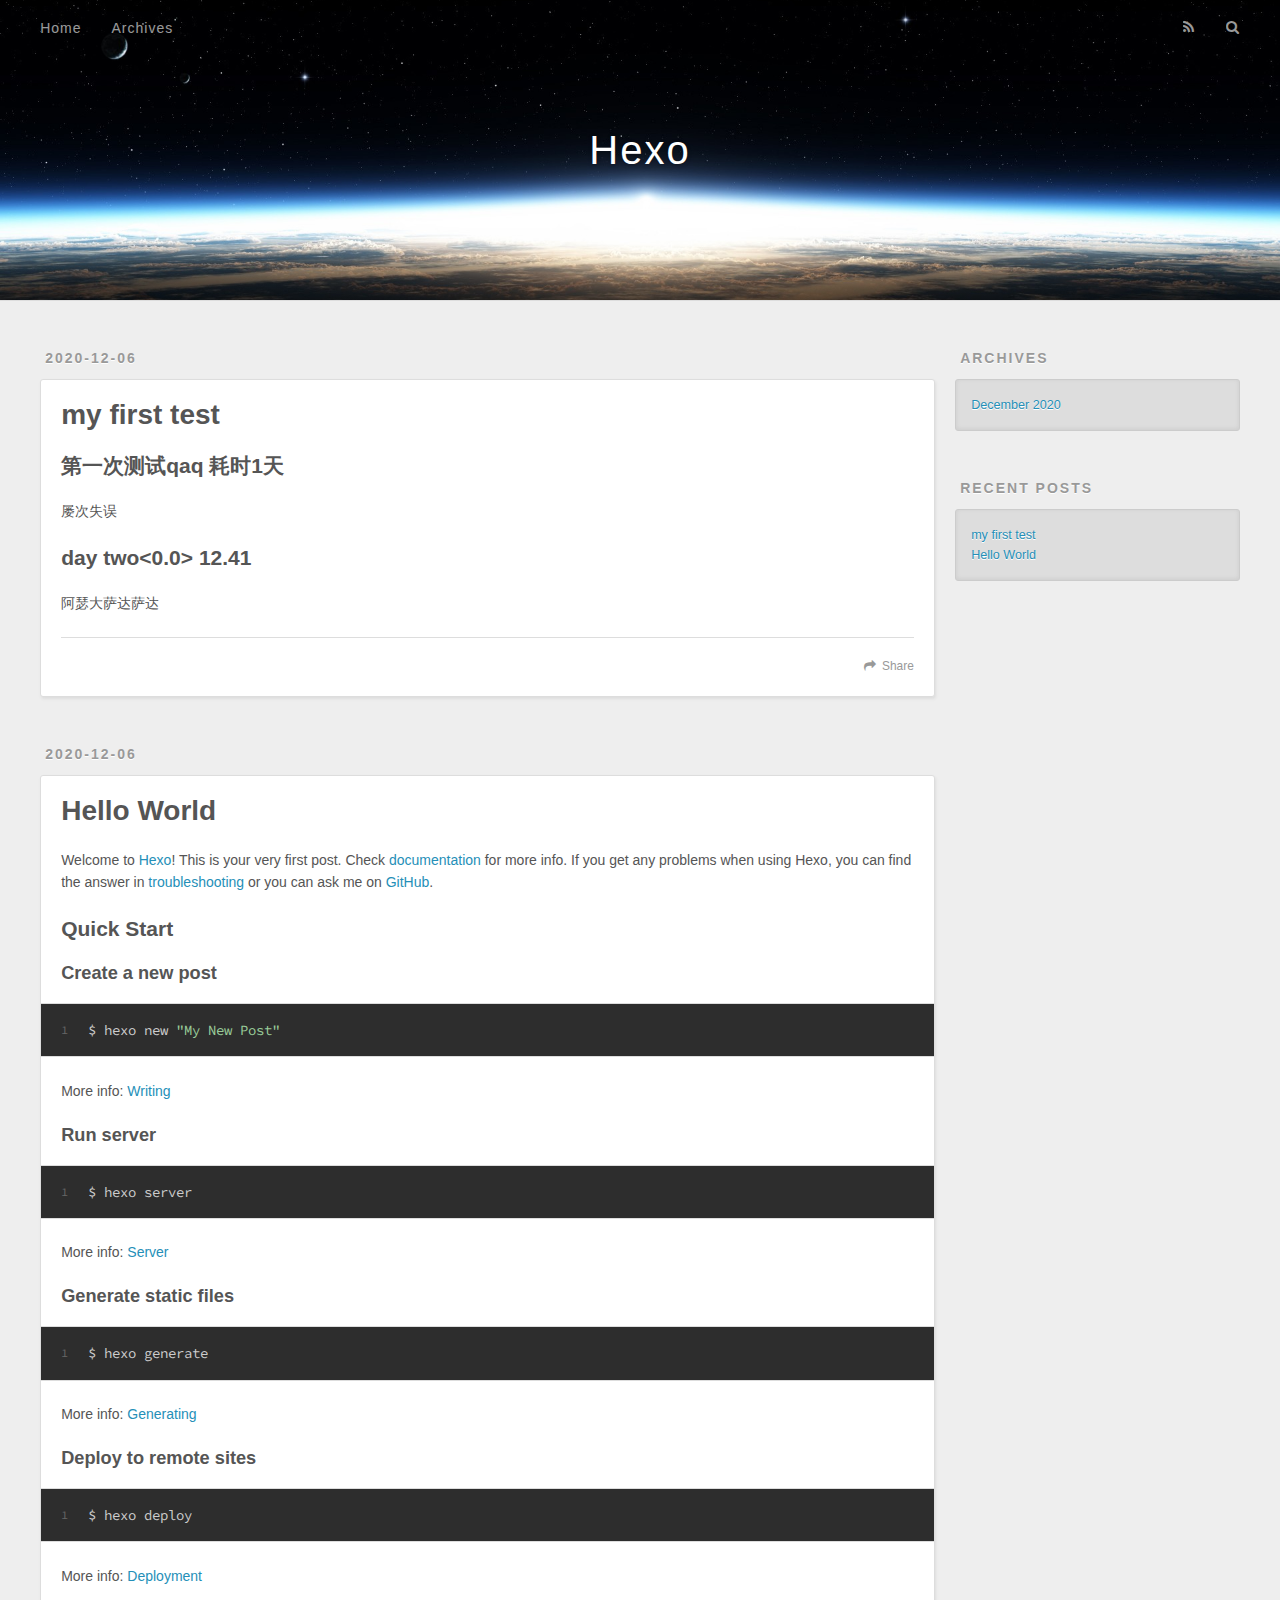
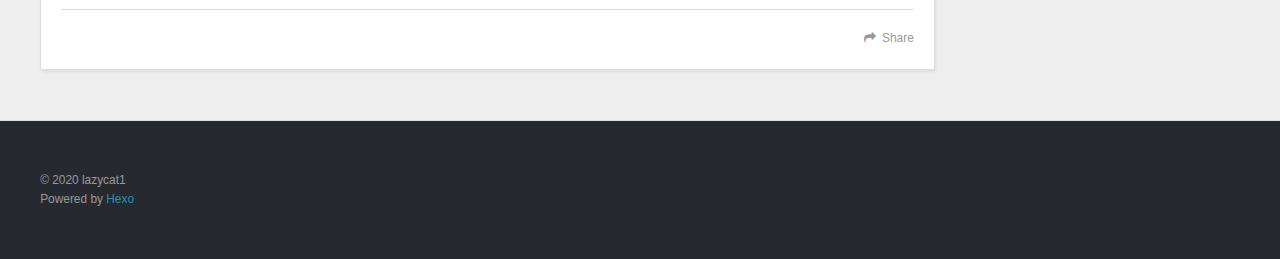
==== commit 4fe8f33c: "Site updated: 2020-12-09 18:53:39" ====
--- a/index.html
+++ b/index.html
@@ -1,25 +1,12 @@
 <!DOCTYPE html>
-<html lang="en">
+<html>
 <head>
-  <meta charset="UTF-8">
-<meta name="viewport" content="width=device-width, initial-scale=1, maximum-scale=2">
-<meta name="theme-color" content="#222">
-<meta name="generator" content="Hexo 5.2.0">
-  <link rel="apple-touch-icon" sizes="180x180" href="/images/apple-touch-icon-next.png">
-  <link rel="icon" type="image/png" sizes="32x32" href="/images/favicon-32x32-next.png">
-  <link rel="icon" type="image/png" sizes="16x16" href="/images/favicon-16x16-next.png">
-  <link rel="mask-icon" href="/images/logo.svg" color="#222">
-
-<link rel="stylesheet" href="/css/main.css">
-
-
-<link rel="stylesheet" href="/lib/font-awesome/css/all.min.css">
-
-<script id="hexo-configurations">
-    var NexT = window.NexT || {};
-    var CONFIG = {"hostname":"example.com","root":"/","scheme":"Muse","version":"7.8.0","exturl":false,"sidebar":{"position":"left","display":"post","padding":18,"offset":12,"onmobile":false},"copycode":{"enable":false,"show_result":false,"style":null},"back2top":{"enable":true,"sidebar":false,"scrollpercent":false},"bookmark":{"enable":false,"color":"#222","save":"auto"},"fancybox":false,"mediumzoom":false,"lazyload":false,"pangu":false,"comments":{"style":"tabs","active":null,"storage":true,"lazyload":false,"nav":null},"algolia":{"hits":{"per_page":10},"labels":{"input_placeholder":"Search for Posts","hits_empty":"We didn't find any results for the search: ${query}","hits_stats":"${hits} results found in ${time} ms"}},"localsearch":{"enable":false,"trigger":"auto","top_n_per_article":1,"unescape":false,"preload":false},"motion":{"enable":true,"async":false,"transition":{"post_block":"fadeIn","post_header":"slideDownIn","post_body":"slideDownIn","coll_header":"slideLeftIn","sidebar":"slideUpIn"}}};
-  </script>
-
+  <meta charset="utf-8">
+  
+
+  
+  <title>Hexo</title>
+  <meta name="viewport" content="width=device-width, initial-scale=1, maximum-scale=1">
   <meta property="og:type" content="website">
 <meta property="og:title" content="Hexo">
 <meta property="og:url" content="https://example.com/index.html">
@@ -27,229 +14,117 @@
 <meta property="og:locale" content="en_US">
 <meta property="article:author" content="lazycat1">
 <meta name="twitter:card" content="summary">
-
-<link rel="canonical" href="https://example.com/">
-
-
-<script id="page-configurations">
-  // https://hexo.io/docs/variables.html
-  CONFIG.page = {
-    sidebar: "",
-    isHome : true,
-    isPost : false,
-    lang   : 'en'
-  };
-</script>
-
-  <title>Hexo</title>
-  
-
-
-
-
-
-
-  <noscript>
-  <style>
-  .use-motion .brand,
-  .use-motion .menu-item,
-  .sidebar-inner,
-  .use-motion .post-block,
-  .use-motion .pagination,
-  .use-motion .comments,
-  .use-motion .post-header,
-  .use-motion .post-body,
-  .use-motion .collection-header { opacity: initial; }
-
-  .use-motion .site-title,
-  .use-motion .site-subtitle {
-    opacity: initial;
-    top: initial;
-  }
-
-  .use-motion .logo-line-before i { left: initial; }
-  .use-motion .logo-line-after i { right: initial; }
-  </style>
-</noscript>
-
-</head>
-
-<body itemscope itemtype="http://schema.org/WebPage">
-  <div class="container use-motion">
-    <div class="headband"></div>
-
-    <header class="header" itemscope itemtype="http://schema.org/WPHeader">
-      <div class="header-inner"><div class="site-brand-container">
-  <div class="site-nav-toggle">
-    <div class="toggle" aria-label="Toggle navigation bar">
-      <span class="toggle-line toggle-line-first"></span>
-      <span class="toggle-line toggle-line-middle"></span>
-      <span class="toggle-line toggle-line-last"></span>
-    </div>
-  </div>
-
-  <div class="site-meta">
-
-    <a href="/" class="brand" rel="start">
-      <span class="logo-line-before"><i></i></span>
-      <h1 class="site-title">Hexo</h1>
-      <span class="logo-line-after"><i></i></span>
-    </a>
-  </div>
-
-  <div class="site-nav-right">
-    <div class="toggle popup-trigger">
-    </div>
-  </div>
-</div>
-
-
-
-
-<nav class="site-nav">
-  <ul id="menu" class="main-menu menu">
-        <li class="menu-item menu-item-home">
-
-    <a href="/" rel="section"><i class="fa fa-home fa-fw"></i>Home</a>
-
-  </li>
-        <li class="menu-item menu-item-archives">
-
-    <a href="/archives/" rel="section"><i class="fa fa-archive fa-fw"></i>Archives</a>
-
-  </li>
-  </ul>
-</nav>
-
-
-
-
-</div>
-    </header>
-
-    
-  <div class="back-to-top">
-    <i class="fa fa-arrow-up"></i>
-    <span>0%</span>
-  </div>
-
-
-    <main class="main">
-      <div class="main-inner">
-        <div class="content-wrap">
-          
-
-          <div class="content index posts-expand">
-            
-      
-  
-  
-  <article itemscope itemtype="http://schema.org/Article" class="post-block" lang="en">
-    <link itemprop="mainEntityOfPage" href="https://example.com/2020/12/06/my-first-test/">
-
-    <span hidden itemprop="author" itemscope itemtype="http://schema.org/Person">
-      <meta itemprop="image" content="/images/avatar.gif">
-      <meta itemprop="name" content="lazycat1">
-      <meta itemprop="description" content="">
-    </span>
-
-    <span hidden itemprop="publisher" itemscope itemtype="http://schema.org/Organization">
-      <meta itemprop="name" content="Hexo">
-    </span>
-      <header class="post-header">
-        <h2 class="post-title" itemprop="name headline">
-          
-            <a href="/2020/12/06/my-first-test/" class="post-title-link" itemprop="url">my first test</a>
-        </h2>
-
-        <div class="post-meta">
-            <span class="post-meta-item">
-              <span class="post-meta-item-icon">
-                <i class="far fa-calendar"></i>
-              </span>
-              <span class="post-meta-item-text">Posted on</span>
-
-              <time title="Created: 2020-12-06 16:20:04" itemprop="dateCreated datePublished" datetime="2020-12-06T16:20:04+08:00">2020-12-06</time>
-            </span>
-              <span class="post-meta-item">
-                <span class="post-meta-item-icon">
-                  <i class="far fa-calendar-check"></i>
-                </span>
-                <span class="post-meta-item-text">Edited on</span>
-                <time title="Modified: 2020-12-07 12:42:43" itemprop="dateModified" datetime="2020-12-07T12:42:43+08:00">2020-12-07</time>
-              </span>
-
-          
-
-        </div>
+  
+    <link rel="alternate" href="/atom.xml" title="Hexo" type="application/atom+xml">
+  
+  
+    <link rel="icon" href="/favicon.png">
+  
+  
+    <link href="//fonts.googleapis.com/css?family=Source+Code+Pro" rel="stylesheet" type="text/css">
+  
+  
+<link rel="stylesheet" href="/css/style.css">
+
+<meta name="generator" content="Hexo 5.2.0"></head>
+
+<body>
+  <div id="container">
+    <div id="wrap">
+      <header id="header">
+  <div id="banner"></div>
+  <div id="header-outer" class="outer">
+    <div id="header-title" class="inner">
+      <h1 id="logo-wrap">
+        <a href="/" id="logo">Hexo</a>
+      </h1>
+      
+    </div>
+    <div id="header-inner" class="inner">
+      <nav id="main-nav">
+        <a id="main-nav-toggle" class="nav-icon"></a>
+        
+          <a class="main-nav-link" href="/">Home</a>
+        
+          <a class="main-nav-link" href="/archives">Archives</a>
+        
+      </nav>
+      <nav id="sub-nav">
+        
+          <a id="nav-rss-link" class="nav-icon" href="/atom.xml" title="RSS Feed"></a>
+        
+        <a id="nav-search-btn" class="nav-icon" title="Search"></a>
+      </nav>
+      <div id="search-form-wrap">
+        <form action="//google.com/search" method="get" accept-charset="UTF-8" class="search-form"><input type="search" name="q" class="search-form-input" placeholder="Search"><button type="submit" class="search-form-submit">&#xF002;</button><input type="hidden" name="sitesearch" value="https://example.com"></form>
+      </div>
+    </div>
+  </div>
+</header>
+      <div class="outer">
+        <section id="main">
+  
+    <article id="post-my-first-test" class="article article-type-post" itemscope itemprop="blogPost">
+  <div class="article-meta">
+    <a href="/2020/12/06/my-first-test/" class="article-date">
+  <time datetime="2020-12-06T08:20:04.000Z" itemprop="datePublished">2020-12-06</time>
+</a>
+    
+  </div>
+  <div class="article-inner">
+    
+    
+      <header class="article-header">
+        
+  
+    <h1 itemprop="name">
+      <a class="article-title" href="/2020/12/06/my-first-test/">my first test</a>
+    </h1>
+  
+
       </header>
-
-    
-    
-    
-    <div class="post-body" itemprop="articleBody">
-
-      
-          <h2 id="第一次测试qaq-耗时1天"><a href="#第一次测试qaq-耗时1天" class="headerlink" title="第一次测试qaq  耗时1天"></a>第一次测试qaq  耗时1天</h2><p>   屡次失误</p>
+    
+    <div class="article-entry" itemprop="articleBody">
+      
+        <h2 id="第一次测试qaq-耗时1天"><a href="#第一次测试qaq-耗时1天" class="headerlink" title="第一次测试qaq  耗时1天"></a>第一次测试qaq  耗时1天</h2><p>   屡次失误</p>
 <h2 id="day-two-lt-0-0-gt-12-41"><a href="#day-two-lt-0-0-gt-12-41" class="headerlink" title="day two&lt;0.0&gt;  12.41"></a>day two&lt;0.0&gt;  12.41</h2><p>   阿瑟大萨达萨达</p>
 
       
     </div>
-
-    
-    
-    
-      <footer class="post-footer">
-        <div class="post-eof"></div>
-      </footer>
-  </article>
-  
-  
-  
-
-      
-  
-  
-  <article itemscope itemtype="http://schema.org/Article" class="post-block" lang="en">
-    <link itemprop="mainEntityOfPage" href="https://example.com/2020/12/06/hello-world/">
-
-    <span hidden itemprop="author" itemscope itemtype="http://schema.org/Person">
-      <meta itemprop="image" content="/images/avatar.gif">
-      <meta itemprop="name" content="lazycat1">
-      <meta itemprop="description" content="">
-    </span>
-
-    <span hidden itemprop="publisher" itemscope itemtype="http://schema.org/Organization">
-      <meta itemprop="name" content="Hexo">
-    </span>
-      <header class="post-header">
-        <h2 class="post-title" itemprop="name headline">
-          
-            <a href="/2020/12/06/hello-world/" class="post-title-link" itemprop="url">Hello World</a>
-        </h2>
-
-        <div class="post-meta">
-            <span class="post-meta-item">
-              <span class="post-meta-item-icon">
-                <i class="far fa-calendar"></i>
-              </span>
-              <span class="post-meta-item-text">Posted on</span>
-
-              <time title="Created: 2020-12-06 16:09:07" itemprop="dateCreated datePublished" datetime="2020-12-06T16:09:07+08:00">2020-12-06</time>
-            </span>
-
-          
-
-        </div>
+    <footer class="article-footer">
+      <a data-url="https://example.com/2020/12/06/my-first-test/" data-id="ckihanyrp00010wv1aa4odie1" class="article-share-link">Share</a>
+      
+      
+    </footer>
+  </div>
+  
+</article>
+
+
+  
+    <article id="post-hello-world" class="article article-type-post" itemscope itemprop="blogPost">
+  <div class="article-meta">
+    <a href="/2020/12/06/hello-world/" class="article-date">
+  <time datetime="2020-12-06T08:09:07.718Z" itemprop="datePublished">2020-12-06</time>
+</a>
+    
+  </div>
+  <div class="article-inner">
+    
+    
+      <header class="article-header">
+        
+  
+    <h1 itemprop="name">
+      <a class="article-title" href="/2020/12/06/hello-world/">Hello World</a>
+    </h1>
+  
+
       </header>
-
-    
-    
-    
-    <div class="post-body" itemprop="articleBody">
-
-      
-          <p>Welcome to <a target="_blank" rel="noopener" href="https://hexo.io/">Hexo</a>! This is your very first post. Check <a target="_blank" rel="noopener" href="https://hexo.io/docs/">documentation</a> for more info. If you get any problems when using Hexo, you can find the answer in <a target="_blank" rel="noopener" href="https://hexo.io/docs/troubleshooting.html">troubleshooting</a> or you can ask me on <a target="_blank" rel="noopener" href="https://github.com/hexojs/hexo/issues">GitHub</a>.</p>
+    
+    <div class="article-entry" itemprop="articleBody">
+      
+        <p>Welcome to <a target="_blank" rel="noopener" href="https://hexo.io/">Hexo</a>! This is your very first post. Check <a target="_blank" rel="noopener" href="https://hexo.io/docs/">documentation</a> for more info. If you get any problems when using Hexo, you can find the answer in <a target="_blank" rel="noopener" href="https://hexo.io/docs/troubleshooting.html">troubleshooting</a> or you can ask me on <a target="_blank" rel="noopener" href="https://github.com/hexojs/hexo/issues">GitHub</a>.</p>
 <h2 id="Quick-Start"><a href="#Quick-Start" class="headerlink" title="Quick Start"></a>Quick Start</h2><h3 id="Create-a-new-post"><a href="#Create-a-new-post" class="headerlink" title="Create a new post"></a>Create a new post</h3><figure class="highlight bash"><table><tr><td class="gutter"><pre><span class="line">1</span><br></pre></td><td class="code"><pre><span class="line">$ hexo new <span class="string">&quot;My New Post&quot;</span></span><br></pre></td></tr></table></figure>
 
 <p>More info: <a target="_blank" rel="noopener" href="https://hexo.io/docs/writing.html">Writing</a></p>
@@ -265,171 +140,99 @@
 
       
     </div>
-
-    
-    
-    
-      <footer class="post-footer">
-        <div class="post-eof"></div>
-      </footer>
-  </article>
-  
-  
-  
-
-
-  
-
-
-
-          </div>
-          
-
-<script>
-  window.addEventListener('tabs:register', () => {
-    let { activeClass } = CONFIG.comments;
-    if (CONFIG.comments.storage) {
-      activeClass = localStorage.getItem('comments_active') || activeClass;
-    }
-    if (activeClass) {
-      let activeTab = document.querySelector(`a[href="#comment-${activeClass}"]`);
-      if (activeTab) {
-        activeTab.click();
-      }
-    }
-  });
-  if (CONFIG.comments.storage) {
-    window.addEventListener('tabs:click', event => {
-      if (!event.target.matches('.tabs-comment .tab-content .tab-pane')) return;
-      let commentClass = event.target.classList[1];
-      localStorage.setItem('comments_active', commentClass);
-    });
-  }
-</script>
-
-        </div>
-          
-  
-  <div class="toggle sidebar-toggle">
-    <span class="toggle-line toggle-line-first"></span>
-    <span class="toggle-line toggle-line-middle"></span>
-    <span class="toggle-line toggle-line-last"></span>
-  </div>
-
-  <aside class="sidebar">
-    <div class="sidebar-inner">
-
-      <ul class="sidebar-nav motion-element">
-        <li class="sidebar-nav-toc">
-          Table of Contents
-        </li>
-        <li class="sidebar-nav-overview">
-          Overview
-        </li>
+    <footer class="article-footer">
+      <a data-url="https://example.com/2020/12/06/hello-world/" data-id="ckihanyrk00000wv1cn2f0ihh" class="article-share-link">Share</a>
+      
+      
+    </footer>
+  </div>
+  
+</article>
+
+
+  
+
+
+</section>
+        
+          <aside id="sidebar">
+  
+    
+
+  
+    
+
+  
+    
+  
+    
+  <div class="widget-wrap">
+    <h3 class="widget-title">Archives</h3>
+    <div class="widget">
+      <ul class="archive-list"><li class="archive-list-item"><a class="archive-list-link" href="/archives/2020/12/">December 2020</a></li></ul>
+    </div>
+  </div>
+
+
+  
+    
+  <div class="widget-wrap">
+    <h3 class="widget-title">Recent Posts</h3>
+    <div class="widget">
+      <ul>
+        
+          <li>
+            <a href="/2020/12/06/my-first-test/">my first test</a>
+          </li>
+        
+          <li>
+            <a href="/2020/12/06/hello-world/">Hello World</a>
+          </li>
+        
       </ul>
-
-      <!--noindex-->
-      <div class="post-toc-wrap sidebar-panel">
+    </div>
+  </div>
+
+  
+</aside>
+        
       </div>
-      <!--/noindex-->
-
-      <div class="site-overview-wrap sidebar-panel">
-        <div class="site-author motion-element" itemprop="author" itemscope itemtype="http://schema.org/Person">
-  <p class="site-author-name" itemprop="name">lazycat1</p>
-  <div class="site-description" itemprop="description"></div>
-</div>
-<div class="site-state-wrap motion-element">
-  <nav class="site-state">
-      <div class="site-state-item site-state-posts">
-          <a href="/archives/">
-        
-          <span class="site-state-item-count">2</span>
-          <span class="site-state-item-name">posts</span>
-        </a>
-      </div>
-  </nav>
-</div>
-
-
-
-      </div>
-
-    </div>
-  </aside>
-  <div id="sidebar-dimmer"></div>
-
-
-      </div>
-    </main>
-
-    <footer class="footer">
-      <div class="footer-inner">
-        
-
-        
-
-<div class="copyright">
-  
-  &copy; 
-  <span itemprop="copyrightYear">2020</span>
-  <span class="with-love">
-    <i class="fa fa-heart"></i>
-  </span>
-  <span class="author" itemprop="copyrightHolder">lazycat1</span>
-</div>
-  <div class="powered-by">Powered by <a href="https://hexo.io/" class="theme-link" rel="noopener" target="_blank">Hexo</a> & <a href="https://muse.theme-next.org/" class="theme-link" rel="noopener" target="_blank">NexT.Muse</a>
-  </div>
-
-        
-
-
-
-
-
-
-
-
-      </div>
-    </footer>
-  </div>
-
-  
-  <script src="/lib/anime.min.js"></script>
-  <script src="/lib/velocity/velocity.min.js"></script>
-  <script src="/lib/velocity/velocity.ui.min.js"></script>
-
-<script src="/js/utils.js"></script>
-
-<script src="/js/motion.js"></script>
-
-
-<script src="/js/schemes/muse.js"></script>
-
-
-<script src="/js/next-boot.js"></script>
-
-
-
-
-  
-
-
-
-
-
-
-
-
-
-
-
-
-
-
-
-  
-
-  
-
+      <footer id="footer">
+  
+  <div class="outer">
+    <div id="footer-info" class="inner">
+      &copy; 2020 lazycat1<br>
+      Powered by <a href="http://hexo.io/" target="_blank">Hexo</a>
+    </div>
+  </div>
+</footer>
+    </div>
+    <nav id="mobile-nav">
+  
+    <a href="/" class="mobile-nav-link">Home</a>
+  
+    <a href="/archives" class="mobile-nav-link">Archives</a>
+  
+</nav>
+    
+
+<script src="//ajax.googleapis.com/ajax/libs/jquery/2.0.3/jquery.min.js"></script>
+
+
+  
+<link rel="stylesheet" href="/fancybox/jquery.fancybox.css">
+
+  
+<script src="/fancybox/jquery.fancybox.pack.js"></script>
+
+
+
+
+<script src="/js/script.js"></script>
+
+
+
+
+  </div>
 </body>
-</html>
+</html>--- a/css/style.css
+++ b/css/style.css
@@ -0,0 +1,1374 @@
+body {
+  width: 100%;
+}
+body:before,
+body:after {
+  content: "";
+  display: table;
+}
+body:after {
+  clear: both;
+}
+html,
+body,
+div,
+span,
+applet,
+object,
+iframe,
+h1,
+h2,
+h3,
+h4,
+h5,
+h6,
+p,
+blockquote,
+pre,
+a,
+abbr,
+acronym,
+address,
+big,
+cite,
+code,
+del,
+dfn,
+em,
+img,
+ins,
+kbd,
+q,
+s,
+samp,
+small,
+strike,
+strong,
+sub,
+sup,
+tt,
+var,
+dl,
+dt,
+dd,
+ol,
+ul,
+li,
+fieldset,
+form,
+label,
+legend,
+table,
+caption,
+tbody,
+tfoot,
+thead,
+tr,
+th,
+td {
+  margin: 0;
+  padding: 0;
+  border: 0;
+  outline: 0;
+  font-weight: inherit;
+  font-style: inherit;
+  font-family: inherit;
+  font-size: 100%;
+  vertical-align: baseline;
+}
+body {
+  line-height: 1;
+  color: #000;
+  background: #fff;
+}
+ol,
+ul {
+  list-style: none;
+}
+table {
+  border-collapse: separate;
+  border-spacing: 0;
+  vertical-align: middle;
+}
+caption,
+th,
+td {
+  text-align: left;
+  font-weight: normal;
+  vertical-align: middle;
+}
+a img {
+  border: none;
+}
+input,
+button {
+  margin: 0;
+  padding: 0;
+}
+input::-moz-focus-inner,
+button::-moz-focus-inner {
+  border: 0;
+  padding: 0;
+}
+@font-face {
+  font-family: FontAwesome;
+  font-style: normal;
+  font-weight: normal;
+  src: url("fonts/fontawesome-webfont.eot?v=#4.0.3");
+  src: url("fonts/fontawesome-webfont.eot?#iefix&v=#4.0.3") format("embedded-opentype"), url("fonts/fontawesome-webfont.woff?v=#4.0.3") format("woff"), url("fonts/fontawesome-webfont.ttf?v=#4.0.3") format("truetype"), url("fonts/fontawesome-webfont.svg#fontawesomeregular?v=#4.0.3") format("svg");
+}
+html,
+body,
+#container {
+  height: 100%;
+}
+body {
+  background: #eee;
+  font: 14px -apple-system, BlinkMacSystemFont, "Segoe UI", "Roboto", "Oxygen", "Ubuntu", "Cantarell", "Fira Sans", "Droid Sans", "Helvetica Neue", sans-serif;
+  -webkit-text-size-adjust: 100%;
+}
+.outer {
+  max-width: 1220px;
+  margin: 0 auto;
+  padding: 0 20px;
+}
+.outer:before,
+.outer:after {
+  content: "";
+  display: table;
+}
+.outer:after {
+  clear: both;
+}
+.inner {
+  display: inline;
+  float: left;
+  width: 98.33333333333333%;
+  margin: 0 0.833333333333333%;
+}
+.left,
+.alignleft {
+  float: left;
+}
+.right,
+.alignright {
+  float: right;
+}
+.clear {
+  clear: both;
+}
+#container {
+  position: relative;
+}
+.mobile-nav-on {
+  overflow: hidden;
+}
+#wrap {
+  height: 100%;
+  width: 100%;
+  position: absolute;
+  top: 0;
+  left: 0;
+  -webkit-transition: 0.2s ease-out;
+  -moz-transition: 0.2s ease-out;
+  -ms-transition: 0.2s ease-out;
+  transition: 0.2s ease-out;
+  z-index: 1;
+  background: #eee;
+}
+.mobile-nav-on #wrap {
+  left: 280px;
+}
+@media screen and (min-width: 768px) {
+  #main {
+    display: inline;
+    float: left;
+    width: 73.33333333333333%;
+    margin: 0 0.833333333333333%;
+  }
+}
+.article-date,
+.article-category-link,
+.archive-year,
+.widget-title {
+  text-decoration: none;
+  text-transform: uppercase;
+  letter-spacing: 2px;
+  color: #999;
+  margin-bottom: 1em;
+  margin-left: 5px;
+  line-height: 1em;
+  text-shadow: 0 1px #fff;
+  font-weight: bold;
+}
+.article-inner,
+.archive-article-inner {
+  background: #fff;
+  -webkit-box-shadow: 1px 2px 3px #ddd;
+  box-shadow: 1px 2px 3px #ddd;
+  border: 1px solid #ddd;
+  border-radius: 3px;
+}
+.article-entry h1,
+.widget h1 {
+  font-size: 2em;
+}
+.article-entry h2,
+.widget h2 {
+  font-size: 1.5em;
+}
+.article-entry h3,
+.widget h3 {
+  font-size: 1.3em;
+}
+.article-entry h4,
+.widget h4 {
+  font-size: 1.2em;
+}
+.article-entry h5,
+.widget h5 {
+  font-size: 1em;
+}
+.article-entry h6,
+.widget h6 {
+  font-size: 1em;
+  color: #999;
+}
+.article-entry hr,
+.widget hr {
+  border: 1px dashed #ddd;
+}
+.article-entry strong,
+.widget strong {
+  font-weight: bold;
+}
+.article-entry em,
+.widget em,
+.article-entry cite,
+.widget cite {
+  font-style: italic;
+}
+.article-entry sup,
+.widget sup,
+.article-entry sub,
+.widget sub {
+  font-size: 0.75em;
+  line-height: 0;
+  position: relative;
+  vertical-align: baseline;
+}
+.article-entry sup,
+.widget sup {
+  top: -0.5em;
+}
+.article-entry sub,
+.widget sub {
+  bottom: -0.2em;
+}
+.article-entry small,
+.widget small {
+  font-size: 0.85em;
+}
+.article-entry acronym,
+.widget acronym,
+.article-entry abbr,
+.widget abbr {
+  border-bottom: 1px dotted;
+}
+.article-entry ul,
+.widget ul,
+.article-entry ol,
+.widget ol,
+.article-entry dl,
+.widget dl {
+  margin: 0 20px;
+  line-height: 1.6em;
+}
+.article-entry ul ul,
+.widget ul ul,
+.article-entry ol ul,
+.widget ol ul,
+.article-entry ul ol,
+.widget ul ol,
+.article-entry ol ol,
+.widget ol ol {
+  margin-top: 0;
+  margin-bottom: 0;
+}
+.article-entry ul,
+.widget ul {
+  list-style: disc;
+}
+.article-entry ol,
+.widget ol {
+  list-style: decimal;
+}
+.article-entry dt,
+.widget dt {
+  font-weight: bold;
+}
+#header {
+  height: 300px;
+  position: relative;
+  border-bottom: 1px solid #ddd;
+}
+#header:before,
+#header:after {
+  content: "";
+  position: absolute;
+  left: 0;
+  right: 0;
+  height: 40px;
+}
+#header:before {
+  top: 0;
+  background: -webkit-linear-gradient(rgba(0,0,0,0.2), transparent);
+  background: -moz-linear-gradient(rgba(0,0,0,0.2), transparent);
+  background: -ms-linear-gradient(rgba(0,0,0,0.2), transparent);
+  background: linear-gradient(rgba(0,0,0,0.2), transparent);
+}
+#header:after {
+  bottom: 0;
+  background: -webkit-linear-gradient(transparent, rgba(0,0,0,0.2));
+  background: -moz-linear-gradient(transparent, rgba(0,0,0,0.2));
+  background: -ms-linear-gradient(transparent, rgba(0,0,0,0.2));
+  background: linear-gradient(transparent, rgba(0,0,0,0.2));
+}
+#header-outer {
+  height: 100%;
+  position: relative;
+}
+#header-inner {
+  position: relative;
+  overflow: hidden;
+}
+#banner {
+  position: absolute;
+  top: 0;
+  left: 0;
+  width: 100%;
+  height: 100%;
+  background: url("images/banner.jpg") center #000;
+  -webkit-background-size: cover;
+  -moz-background-size: cover;
+  background-size: cover;
+  z-index: -1;
+}
+#header-title {
+  text-align: center;
+  height: 40px;
+  position: absolute;
+  top: 50%;
+  left: 0;
+  margin-top: -20px;
+}
+#logo,
+#subtitle {
+  text-decoration: none;
+  color: #fff;
+  font-weight: 300;
+  text-shadow: 0 1px 4px rgba(0,0,0,0.3);
+}
+#logo {
+  font-size: 40px;
+  line-height: 40px;
+  letter-spacing: 2px;
+}
+#subtitle {
+  font-size: 16px;
+  line-height: 16px;
+  letter-spacing: 1px;
+}
+#subtitle-wrap {
+  margin-top: 16px;
+}
+#main-nav {
+  float: left;
+  margin-left: -15px;
+}
+.nav-icon,
+.main-nav-link {
+  float: left;
+  color: #fff;
+  opacity: 0.6;
+  text-decoration: none;
+  text-shadow: 0 1px rgba(0,0,0,0.2);
+  -webkit-transition: opacity 0.2s;
+  -moz-transition: opacity 0.2s;
+  -ms-transition: opacity 0.2s;
+  transition: opacity 0.2s;
+  display: block;
+  padding: 20px 15px;
+}
+.nav-icon:hover,
+.main-nav-link:hover {
+  opacity: 1;
+}
+.nav-icon {
+  font-family: FontAwesome;
+  text-align: center;
+  font-size: 14px;
+  width: 14px;
+  height: 14px;
+  padding: 20px 15px;
+  position: relative;
+  cursor: pointer;
+}
+.main-nav-link {
+  font-weight: 300;
+  letter-spacing: 1px;
+}
+@media screen and (max-width: 479px) {
+  .main-nav-link {
+    display: none;
+  }
+}
+#main-nav-toggle {
+  display: none;
+}
+#main-nav-toggle:before {
+  content: "\f0c9";
+}
+@media screen and (max-width: 479px) {
+  #main-nav-toggle {
+    display: block;
+  }
+}
+#sub-nav {
+  float: right;
+  margin-right: -15px;
+}
+#nav-rss-link:before {
+  content: "\f09e";
+}
+#nav-search-btn:before {
+  content: "\f002";
+}
+#search-form-wrap {
+  position: absolute;
+  top: 15px;
+  width: 150px;
+  height: 30px;
+  right: -150px;
+  opacity: 0;
+  -webkit-transition: 0.2s ease-out;
+  -moz-transition: 0.2s ease-out;
+  -ms-transition: 0.2s ease-out;
+  transition: 0.2s ease-out;
+}
+#search-form-wrap.on {
+  opacity: 1;
+  right: 0;
+}
+@media screen and (max-width: 479px) {
+  #search-form-wrap {
+    width: 100%;
+    right: -100%;
+  }
+}
+.search-form {
+  position: absolute;
+  top: 0;
+  left: 0;
+  right: 0;
+  background: #fff;
+  padding: 5px 15px;
+  border-radius: 15px;
+  -webkit-box-shadow: 0 0 10px rgba(0,0,0,0.3);
+  box-shadow: 0 0 10px rgba(0,0,0,0.3);
+}
+.search-form-input {
+  border: none;
+  background: none;
+  color: #555;
+  width: 100%;
+  font: 13px -apple-system, BlinkMacSystemFont, "Segoe UI", "Roboto", "Oxygen", "Ubuntu", "Cantarell", "Fira Sans", "Droid Sans", "Helvetica Neue", sans-serif;
+  outline: none;
+}
+.search-form-input::-webkit-search-results-decoration,
+.search-form-input::-webkit-search-cancel-button {
+  -webkit-appearance: none;
+}
+.search-form-submit {
+  position: absolute;
+  top: 50%;
+  right: 10px;
+  margin-top: -7px;
+  font: 13px FontAwesome;
+  border: none;
+  background: none;
+  color: #bbb;
+  cursor: pointer;
+}
+.search-form-submit:hover,
+.search-form-submit:focus {
+  color: #777;
+}
+.article {
+  margin: 50px 0;
+}
+.article-inner {
+  overflow: hidden;
+}
+.article-meta:before,
+.article-meta:after {
+  content: "";
+  display: table;
+}
+.article-meta:after {
+  clear: both;
+}
+.article-date {
+  float: left;
+}
+.article-category {
+  float: left;
+  line-height: 1em;
+  color: #ccc;
+  text-shadow: 0 1px #fff;
+  margin-left: 8px;
+}
+.article-category:before {
+  content: "\2022";
+}
+.article-category-link {
+  margin: 0 12px 1em;
+}
+.article-header {
+  padding: 20px 20px 0;
+}
+.article-title {
+  text-decoration: none;
+  font-size: 2em;
+  font-weight: bold;
+  color: #555;
+  line-height: 1.1em;
+  -webkit-transition: color 0.2s;
+  -moz-transition: color 0.2s;
+  -ms-transition: color 0.2s;
+  transition: color 0.2s;
+}
+a.article-title:hover {
+  color: #258fb8;
+}
+.article-entry {
+  color: #555;
+  padding: 0 20px;
+}
+.article-entry:before,
+.article-entry:after {
+  content: "";
+  display: table;
+}
+.article-entry:after {
+  clear: both;
+}
+.article-entry p,
+.article-entry table {
+  line-height: 1.6em;
+  margin: 1.6em 0;
+}
+.article-entry h1,
+.article-entry h2,
+.article-entry h3,
+.article-entry h4,
+.article-entry h5,
+.article-entry h6 {
+  font-weight: bold;
+}
+.article-entry h1,
+.article-entry h2,
+.article-entry h3,
+.article-entry h4,
+.article-entry h5,
+.article-entry h6 {
+  line-height: 1.1em;
+  margin: 1.1em 0;
+}
+.article-entry a {
+  color: #258fb8;
+  text-decoration: none;
+}
+.article-entry a:hover {
+  text-decoration: underline;
+}
+.article-entry ul,
+.article-entry ol,
+.article-entry dl {
+  margin-top: 1.6em;
+  margin-bottom: 1.6em;
+}
+.article-entry img,
+.article-entry video {
+  max-width: 100%;
+  height: auto;
+  display: block;
+  margin: auto;
+}
+.article-entry iframe {
+  border: none;
+}
+.article-entry table {
+  width: 100%;
+  border-collapse: collapse;
+  border-spacing: 0;
+}
+.article-entry th {
+  font-weight: bold;
+  border-bottom: 3px solid #ddd;
+  padding-bottom: 0.5em;
+}
+.article-entry td {
+  border-bottom: 1px solid #ddd;
+  padding: 10px 0;
+}
+.article-entry blockquote {
+  font-family: Georgia, "Times New Roman", serif;
+  font-size: 1.4em;
+  margin: 1.6em 20px;
+  text-align: center;
+}
+.article-entry blockquote footer {
+  font-size: 14px;
+  margin: 1.6em 0;
+  font-family: -apple-system, BlinkMacSystemFont, "Segoe UI", "Roboto", "Oxygen", "Ubuntu", "Cantarell", "Fira Sans", "Droid Sans", "Helvetica Neue", sans-serif;
+}
+.article-entry blockquote footer cite:before {
+  content: "—";
+  padding: 0 0.5em;
+}
+.article-entry .pullquote {
+  text-align: left;
+  width: 45%;
+  margin: 0;
+}
+.article-entry .pullquote.left {
+  margin-left: 0.5em;
+  margin-right: 1em;
+}
+.article-entry .pullquote.right {
+  margin-right: 0.5em;
+  margin-left: 1em;
+}
+.article-entry .caption {
+  color: #999;
+  display: block;
+  font-size: 0.9em;
+  margin-top: 0.5em;
+  position: relative;
+  text-align: center;
+}
+.article-entry .video-container {
+  position: relative;
+  padding-top: 56.25%;
+  height: 0;
+  overflow: hidden;
+}
+.article-entry .video-container iframe,
+.article-entry .video-container object,
+.article-entry .video-container embed {
+  position: absolute;
+  top: 0;
+  left: 0;
+  width: 100%;
+  height: 100%;
+  margin-top: 0;
+}
+.article-more-link a {
+  display: inline-block;
+  line-height: 1em;
+  padding: 6px 15px;
+  border-radius: 15px;
+  background: #eee;
+  color: #999;
+  text-shadow: 0 1px #fff;
+  text-decoration: none;
+}
+.article-more-link a:hover {
+  background: #258fb8;
+  color: #fff;
+  text-decoration: none;
+  text-shadow: 0 1px #1e7293;
+}
+.article-footer {
+  font-size: 0.85em;
+  line-height: 1.6em;
+  border-top: 1px solid #ddd;
+  padding-top: 1.6em;
+  margin: 0 20px 20px;
+}
+.article-footer:before,
+.article-footer:after {
+  content: "";
+  display: table;
+}
+.article-footer:after {
+  clear: both;
+}
+.article-footer a {
+  color: #999;
+  text-decoration: none;
+}
+.article-footer a:hover {
+  color: #555;
+}
+.article-tag-list-item {
+  float: left;
+  margin-right: 10px;
+}
+.article-tag-list-link:before {
+  content: "#";
+}
+.article-comment-link {
+  float: right;
+}
+.article-comment-link:before {
+  content: "\f075";
+  font-family: FontAwesome;
+  padding-right: 8px;
+}
+.article-share-link {
+  cursor: pointer;
+  float: right;
+  margin-left: 20px;
+}
+.article-share-link:before {
+  content: "\f064";
+  font-family: FontAwesome;
+  padding-right: 6px;
+}
+#article-nav {
+  position: relative;
+}
+#article-nav:before,
+#article-nav:after {
+  content: "";
+  display: table;
+}
+#article-nav:after {
+  clear: both;
+}
+@media screen and (min-width: 768px) {
+  #article-nav {
+    margin: 50px 0;
+  }
+  #article-nav:before {
+    width: 8px;
+    height: 8px;
+    position: absolute;
+    top: 50%;
+    left: 50%;
+    margin-top: -4px;
+    margin-left: -4px;
+    content: "";
+    border-radius: 50%;
+    background: #ddd;
+    -webkit-box-shadow: 0 1px 2px #fff;
+    box-shadow: 0 1px 2px #fff;
+  }
+}
+.article-nav-link-wrap {
+  text-decoration: none;
+  text-shadow: 0 1px #fff;
+  color: #999;
+  -webkit-box-sizing: border-box;
+  -moz-box-sizing: border-box;
+  box-sizing: border-box;
+  margin-top: 50px;
+  text-align: center;
+  display: block;
+}
+.article-nav-link-wrap:hover {
+  color: #555;
+}
+@media screen and (min-width: 768px) {
+  .article-nav-link-wrap {
+    width: 50%;
+    margin-top: 0;
+  }
+}
+@media screen and (min-width: 768px) {
+  #article-nav-newer {
+    float: left;
+    text-align: right;
+    padding-right: 20px;
+  }
+}
+@media screen and (min-width: 768px) {
+  #article-nav-older {
+    float: right;
+    text-align: left;
+    padding-left: 20px;
+  }
+}
+.article-nav-caption {
+  text-transform: uppercase;
+  letter-spacing: 2px;
+  color: #ddd;
+  line-height: 1em;
+  font-weight: bold;
+}
+#article-nav-newer .article-nav-caption {
+  margin-right: -2px;
+}
+.article-nav-title {
+  font-size: 0.85em;
+  line-height: 1.6em;
+  margin-top: 0.5em;
+}
+.article-share-box {
+  position: absolute;
+  display: none;
+  background: #fff;
+  -webkit-box-shadow: 1px 2px 10px rgba(0,0,0,0.2);
+  box-shadow: 1px 2px 10px rgba(0,0,0,0.2);
+  border-radius: 3px;
+  margin-left: -145px;
+  overflow: hidden;
+  z-index: 1;
+}
+.article-share-box.on {
+  display: block;
+}
+.article-share-input {
+  width: 100%;
+  background: none;
+  -webkit-box-sizing: border-box;
+  -moz-box-sizing: border-box;
+  box-sizing: border-box;
+  font: 14px -apple-system, BlinkMacSystemFont, "Segoe UI", "Roboto", "Oxygen", "Ubuntu", "Cantarell", "Fira Sans", "Droid Sans", "Helvetica Neue", sans-serif;
+  padding: 0 15px;
+  color: #555;
+  outline: none;
+  border: 1px solid #ddd;
+  border-radius: 3px 3px 0 0;
+  height: 36px;
+  line-height: 36px;
+}
+.article-share-links {
+  background: #eee;
+}
+.article-share-links:before,
+.article-share-links:after {
+  content: "";
+  display: table;
+}
+.article-share-links:after {
+  clear: both;
+}
+.article-share-twitter,
+.article-share-facebook,
+.article-share-pinterest,
+.article-share-google {
+  width: 50px;
+  height: 36px;
+  display: block;
+  float: left;
+  position: relative;
+  color: #999;
+  text-shadow: 0 1px #fff;
+}
+.article-share-twitter:before,
+.article-share-facebook:before,
+.article-share-pinterest:before,
+.article-share-google:before {
+  font-size: 20px;
+  font-family: FontAwesome;
+  width: 20px;
+  height: 20px;
+  position: absolute;
+  top: 50%;
+  left: 50%;
+  margin-top: -10px;
+  margin-left: -10px;
+  text-align: center;
+}
+.article-share-twitter:hover,
+.article-share-facebook:hover,
+.article-share-pinterest:hover,
+.article-share-google:hover {
+  color: #fff;
+}
+.article-share-twitter:before {
+  content: "\f099";
+}
+.article-share-twitter:hover {
+  background: #00aced;
+  text-shadow: 0 1px #008abe;
+}
+.article-share-facebook:before {
+  content: "\f09a";
+}
+.article-share-facebook:hover {
+  background: #3b5998;
+  text-shadow: 0 1px #2f477a;
+}
+.article-share-pinterest:before {
+  content: "\f0d2";
+}
+.article-share-pinterest:hover {
+  background: #cb2027;
+  text-shadow: 0 1px #a21a1f;
+}
+.article-share-google:before {
+  content: "\f0d5";
+}
+.article-share-google:hover {
+  background: #dd4b39;
+  text-shadow: 0 1px #be3221;
+}
+.article-gallery {
+  background: #000;
+  position: relative;
+}
+.article-gallery-photos {
+  position: relative;
+  overflow: hidden;
+}
+.article-gallery-img {
+  display: none;
+  max-width: 100%;
+}
+.article-gallery-img:first-child {
+  display: block;
+}
+.article-gallery-img.loaded {
+  position: absolute;
+  display: block;
+}
+.article-gallery-img img {
+  display: block;
+  max-width: 100%;
+  margin: 0 auto;
+}
+#comments {
+  background: #fff;
+  -webkit-box-shadow: 1px 2px 3px #ddd;
+  box-shadow: 1px 2px 3px #ddd;
+  padding: 20px;
+  border: 1px solid #ddd;
+  border-radius: 3px;
+  margin: 50px 0;
+}
+#comments a {
+  color: #258fb8;
+}
+.archives-wrap {
+  margin: 50px 0;
+}
+.archives:before,
+.archives:after {
+  content: "";
+  display: table;
+}
+.archives:after {
+  clear: both;
+}
+.archive-year-wrap {
+  margin-bottom: 1em;
+}
+.archives {
+  -webkit-column-gap: 10px;
+  -moz-column-gap: 10px;
+  column-gap: 10px;
+}
+@media screen and (min-width: 480px) and (max-width: 767px) {
+  .archives {
+    -webkit-column-count: 2;
+    -moz-column-count: 2;
+    column-count: 2;
+  }
+}
+@media screen and (min-width: 768px) {
+  .archives {
+    -webkit-column-count: 3;
+    -moz-column-count: 3;
+    column-count: 3;
+  }
+}
+.archive-article {
+  -webkit-column-break-inside: avoid;
+  page-break-inside: avoid;
+  overflow: hidden;
+  break-inside: avoid-column;
+}
+.archive-article-inner {
+  padding: 10px;
+  margin-bottom: 15px;
+}
+.archive-article-title {
+  text-decoration: none;
+  font-weight: bold;
+  color: #555;
+  -webkit-transition: color 0.2s;
+  -moz-transition: color 0.2s;
+  -ms-transition: color 0.2s;
+  transition: color 0.2s;
+  line-height: 1.6em;
+}
+.archive-article-title:hover {
+  color: #258fb8;
+}
+.archive-article-footer {
+  margin-top: 1em;
+}
+.archive-article-date {
+  color: #999;
+  text-decoration: none;
+  font-size: 0.85em;
+  line-height: 1em;
+  margin-bottom: 0.5em;
+  display: block;
+}
+#page-nav {
+  margin: 50px auto;
+  background: #fff;
+  -webkit-box-shadow: 1px 2px 3px #ddd;
+  box-shadow: 1px 2px 3px #ddd;
+  border: 1px solid #ddd;
+  border-radius: 3px;
+  text-align: center;
+  color: #999;
+  overflow: hidden;
+}
+#page-nav:before,
+#page-nav:after {
+  content: "";
+  display: table;
+}
+#page-nav:after {
+  clear: both;
+}
+#page-nav a,
+#page-nav span {
+  padding: 10px 20px;
+  line-height: 1;
+  height: 2ex;
+}
+#page-nav a {
+  color: #999;
+  text-decoration: none;
+}
+#page-nav a:hover {
+  background: #999;
+  color: #fff;
+}
+#page-nav .prev {
+  float: left;
+}
+#page-nav .next {
+  float: right;
+}
+#page-nav .page-number {
+  display: inline-block;
+}
+@media screen and (max-width: 479px) {
+  #page-nav .page-number {
+    display: none;
+  }
+}
+#page-nav .current {
+  color: #555;
+  font-weight: bold;
+}
+#page-nav .space {
+  color: #ddd;
+}
+#footer {
+  background: #262a30;
+  padding: 50px 0;
+  border-top: 1px solid #ddd;
+  color: #999;
+}
+#footer a {
+  color: #258fb8;
+  text-decoration: none;
+}
+#footer a:hover {
+  text-decoration: underline;
+}
+#footer-info {
+  line-height: 1.6em;
+  font-size: 0.85em;
+}
+.article-entry pre,
+.article-entry .highlight {
+  background: #2d2d2d;
+  margin: 0 -20px;
+  padding: 15px 20px;
+  border-style: solid;
+  border-color: #ddd;
+  border-width: 1px 0;
+  overflow: auto;
+  color: #ccc;
+  line-height: 22.400000000000002px;
+}
+.article-entry .highlight .gutter pre,
+.article-entry .gist .gist-file .gist-data .line-numbers {
+  color: #666;
+  font-size: 0.85em;
+}
+.article-entry pre,
+.article-entry code {
+  font-family: "Source Code Pro", Consolas, Monaco, Menlo, Consolas, monospace;
+}
+.article-entry code {
+  background: #eee;
+  text-shadow: 0 1px #fff;
+  padding: 0 0.3em;
+}
+.article-entry pre code {
+  background: none;
+  text-shadow: none;
+  padding: 0;
+}
+.article-entry .highlight pre {
+  border: none;
+  margin: 0;
+  padding: 0;
+}
+.article-entry .highlight table {
+  margin: 0;
+  width: auto;
+}
+.article-entry .highlight td {
+  border: none;
+  padding: 0;
+}
+.article-entry .highlight figcaption {
+  font-size: 0.85em;
+  color: #999;
+  line-height: 1em;
+  margin-bottom: 1em;
+}
+.article-entry .highlight figcaption:before,
+.article-entry .highlight figcaption:after {
+  content: "";
+  display: table;
+}
+.article-entry .highlight figcaption:after {
+  clear: both;
+}
+.article-entry .highlight figcaption a {
+  float: right;
+}
+.article-entry .highlight .gutter pre {
+  text-align: right;
+  padding-right: 20px;
+}
+.article-entry .highlight .line {
+  height: 22.400000000000002px;
+}
+.article-entry .highlight .line.marked {
+  background: #515151;
+}
+.article-entry .gist {
+  margin: 0 -20px;
+  border-style: solid;
+  border-color: #ddd;
+  border-width: 1px 0;
+  background: #2d2d2d;
+  padding: 15px 20px 15px 0;
+}
+.article-entry .gist .gist-file {
+  border: none;
+  font-family: "Source Code Pro", Consolas, Monaco, Menlo, Consolas, monospace;
+  margin: 0;
+}
+.article-entry .gist .gist-file .gist-data {
+  background: none;
+  border: none;
+}
+.article-entry .gist .gist-file .gist-data .line-numbers {
+  background: none;
+  border: none;
+  padding: 0 20px 0 0;
+}
+.article-entry .gist .gist-file .gist-data .line-data {
+  padding: 0 !important;
+}
+.article-entry .gist .gist-file .highlight {
+  margin: 0;
+  padding: 0;
+  border: none;
+}
+.article-entry .gist .gist-file .gist-meta {
+  background: #2d2d2d;
+  color: #999;
+  font: 0.85em -apple-system, BlinkMacSystemFont, "Segoe UI", "Roboto", "Oxygen", "Ubuntu", "Cantarell", "Fira Sans", "Droid Sans", "Helvetica Neue", sans-serif;
+  text-shadow: 0 0;
+  padding: 0;
+  margin-top: 1em;
+  margin-left: 20px;
+}
+.article-entry .gist .gist-file .gist-meta a {
+  color: #258fb8;
+  font-weight: normal;
+}
+.article-entry .gist .gist-file .gist-meta a:hover {
+  text-decoration: underline;
+}
+pre .comment,
+pre .title {
+  color: #999;
+}
+pre .variable,
+pre .attribute,
+pre .tag,
+pre .regexp,
+pre .ruby .constant,
+pre .xml .tag .title,
+pre .xml .pi,
+pre .xml .doctype,
+pre .html .doctype,
+pre .css .id,
+pre .css .class,
+pre .css .pseudo {
+  color: #f2777a;
+}
+pre .number,
+pre .preprocessor,
+pre .built_in,
+pre .literal,
+pre .params,
+pre .constant {
+  color: #f99157;
+}
+pre .class,
+pre .ruby .class .title,
+pre .css .rules .attribute {
+  color: #9c9;
+}
+pre .string,
+pre .value,
+pre .inheritance,
+pre .header,
+pre .ruby .symbol,
+pre .xml .cdata {
+  color: #9c9;
+}
+pre .css .hexcolor {
+  color: #6cc;
+}
+pre .function,
+pre .python .decorator,
+pre .python .title,
+pre .ruby .function .title,
+pre .ruby .title .keyword,
+pre .perl .sub,
+pre .javascript .title,
+pre .coffeescript .title {
+  color: #69c;
+}
+pre .keyword,
+pre .javascript .function {
+  color: #c9c;
+}
+@media screen and (max-width: 479px) {
+  #mobile-nav {
+    position: absolute;
+    top: 0;
+    left: 0;
+    width: 280px;
+    height: 100%;
+    background: #191919;
+    border-right: 1px solid #fff;
+  }
+}
+@media screen and (max-width: 479px) {
+  .mobile-nav-link {
+    display: block;
+    color: #999;
+    text-decoration: none;
+    padding: 15px 20px;
+    font-weight: bold;
+  }
+  .mobile-nav-link:hover {
+    color: #fff;
+  }
+}
+@media screen and (min-width: 768px) {
+  #sidebar {
+    display: inline;
+    float: left;
+    width: 23.333333333333332%;
+    margin: 0 0.833333333333333%;
+  }
+}
+.widget-wrap {
+  margin: 50px 0;
+}
+.widget {
+  color: #777;
+  text-shadow: 0 1px #fff;
+  background: #ddd;
+  -webkit-box-shadow: 0 -1px 4px #ccc inset;
+  box-shadow: 0 -1px 4px #ccc inset;
+  border: 1px solid #ccc;
+  padding: 15px;
+  border-radius: 3px;
+}
+.widget a {
+  color: #258fb8;
+  text-decoration: none;
+}
+.widget a:hover {
+  text-decoration: underline;
+}
+.widget ul ul,
+.widget ol ul,
+.widget dl ul,
+.widget ul ol,
+.widget ol ol,
+.widget dl ol,
+.widget ul dl,
+.widget ol dl,
+.widget dl dl {
+  margin-left: 15px;
+  list-style: disc;
+}
+.widget {
+  line-height: 1.6em;
+  word-wrap: break-word;
+  font-size: 0.9em;
+}
+.widget ul,
+.widget ol {
+  list-style: none;
+  margin: 0;
+}
+.widget ul ul,
+.widget ol ul,
+.widget ul ol,
+.widget ol ol {
+  margin: 0 20px;
+}
+.widget ul ul,
+.widget ol ul {
+  list-style: disc;
+}
+.widget ul ol,
+.widget ol ol {
+  list-style: decimal;
+}
+.category-list-count,
+.tag-list-count,
+.archive-list-count {
+  padding-left: 5px;
+  color: #999;
+  font-size: 0.85em;
+}
+.category-list-count:before,
+.tag-list-count:before,
+.archive-list-count:before {
+  content: "(";
+}
+.category-list-count:after,
+.tag-list-count:after,
+.archive-list-count:after {
+  content: ")";
+}
+.tagcloud a {
+  margin-right: 5px;
+  display: inline-block;
+}
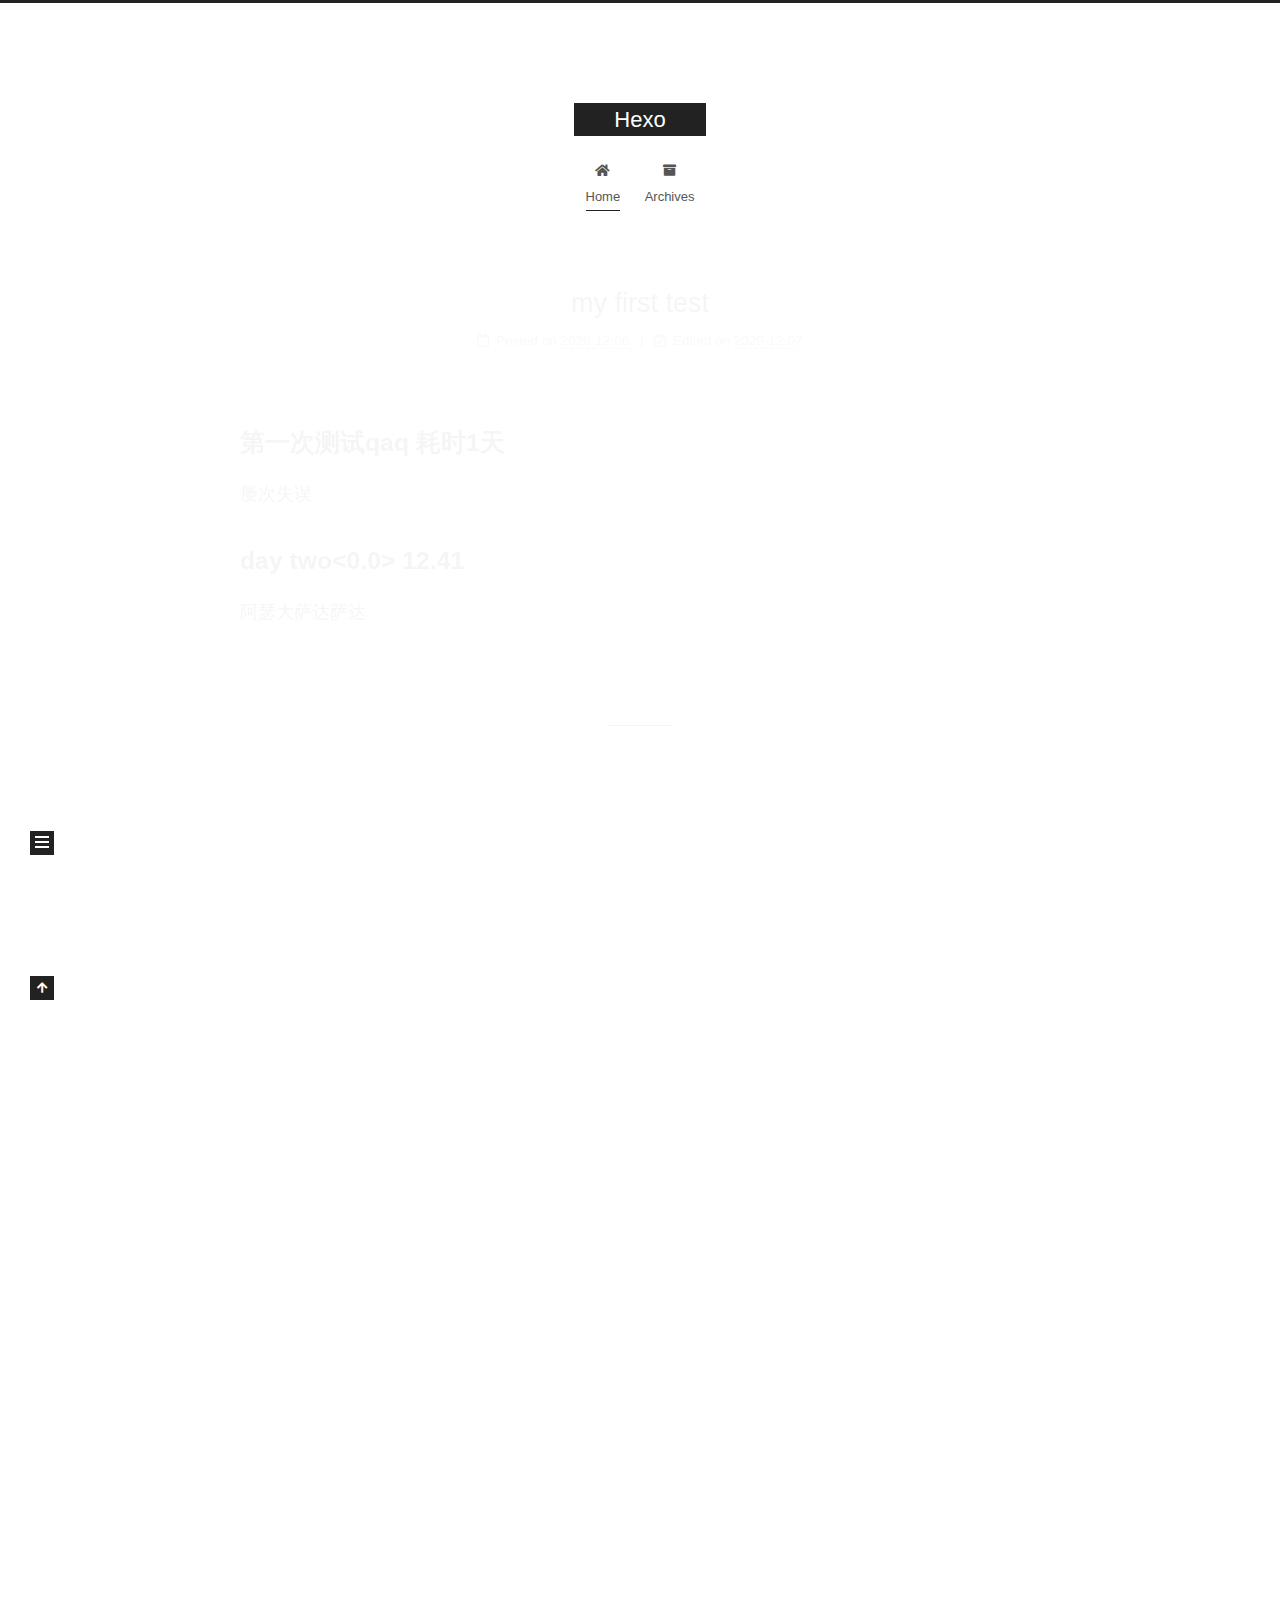
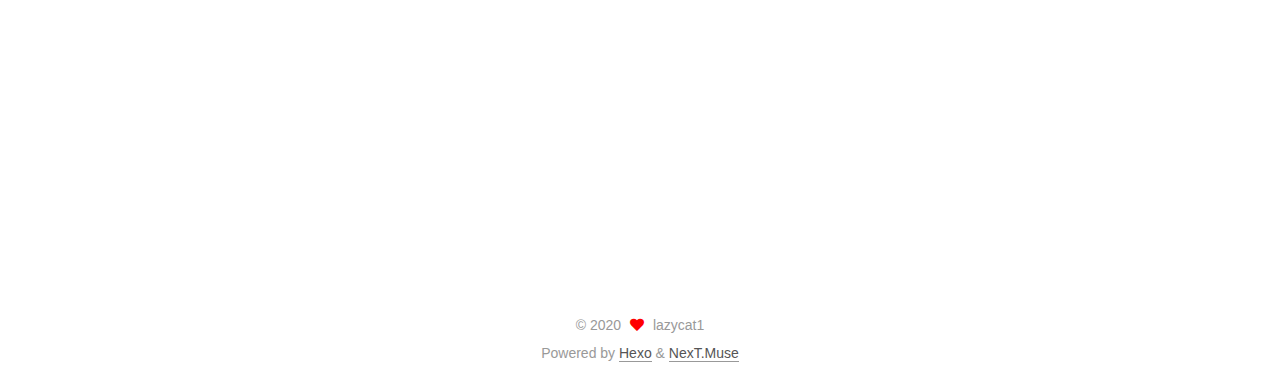
==== commit 682eaeaa: "Site updated: 2020-12-09 18:57:36" ====
--- a/index.html
+++ b/index.html
@@ -1,12 +1,25 @@
 <!DOCTYPE html>
-<html>
+<html lang="en">
 <head>
-  <meta charset="utf-8">
-  
-
-  
-  <title>Hexo</title>
-  <meta name="viewport" content="width=device-width, initial-scale=1, maximum-scale=1">
+  <meta charset="UTF-8">
+<meta name="viewport" content="width=device-width, initial-scale=1, maximum-scale=2">
+<meta name="theme-color" content="#222">
+<meta name="generator" content="Hexo 5.2.0">
+  <link rel="apple-touch-icon" sizes="180x180" href="/images/apple-touch-icon-next.png">
+  <link rel="icon" type="image/png" sizes="32x32" href="/images/favicon-32x32-next.png">
+  <link rel="icon" type="image/png" sizes="16x16" href="/images/favicon-16x16-next.png">
+  <link rel="mask-icon" href="/images/logo.svg" color="#222">
+
+<link rel="stylesheet" href="/css/main.css">
+
+
+<link rel="stylesheet" href="/lib/font-awesome/css/all.min.css">
+
+<script id="hexo-configurations">
+    var NexT = window.NexT || {};
+    var CONFIG = {"hostname":"example.com","root":"/","scheme":"Muse","version":"7.8.0","exturl":false,"sidebar":{"position":"left","display":"post","padding":18,"offset":12,"onmobile":false},"copycode":{"enable":false,"show_result":false,"style":null},"back2top":{"enable":true,"sidebar":false,"scrollpercent":false},"bookmark":{"enable":false,"color":"#222","save":"auto"},"fancybox":false,"mediumzoom":false,"lazyload":false,"pangu":false,"comments":{"style":"tabs","active":null,"storage":true,"lazyload":false,"nav":null},"algolia":{"hits":{"per_page":10},"labels":{"input_placeholder":"Search for Posts","hits_empty":"We didn't find any results for the search: ${query}","hits_stats":"${hits} results found in ${time} ms"}},"localsearch":{"enable":false,"trigger":"auto","top_n_per_article":1,"unescape":false,"preload":false},"motion":{"enable":true,"async":false,"transition":{"post_block":"fadeIn","post_header":"slideDownIn","post_body":"slideDownIn","coll_header":"slideLeftIn","sidebar":"slideUpIn"}}};
+  </script>
+
   <meta property="og:type" content="website">
 <meta property="og:title" content="Hexo">
 <meta property="og:url" content="https://example.com/index.html">
@@ -14,117 +27,229 @@
 <meta property="og:locale" content="en_US">
 <meta property="article:author" content="lazycat1">
 <meta name="twitter:card" content="summary">
-  
-    <link rel="alternate" href="/atom.xml" title="Hexo" type="application/atom+xml">
-  
-  
-    <link rel="icon" href="/favicon.png">
-  
-  
-    <link href="//fonts.googleapis.com/css?family=Source+Code+Pro" rel="stylesheet" type="text/css">
-  
-  
-<link rel="stylesheet" href="/css/style.css">
-
-<meta name="generator" content="Hexo 5.2.0"></head>
-
-<body>
-  <div id="container">
-    <div id="wrap">
-      <header id="header">
-  <div id="banner"></div>
-  <div id="header-outer" class="outer">
-    <div id="header-title" class="inner">
-      <h1 id="logo-wrap">
-        <a href="/" id="logo">Hexo</a>
-      </h1>
-      
+
+<link rel="canonical" href="https://example.com/">
+
+
+<script id="page-configurations">
+  // https://hexo.io/docs/variables.html
+  CONFIG.page = {
+    sidebar: "",
+    isHome : true,
+    isPost : false,
+    lang   : 'en'
+  };
+</script>
+
+  <title>Hexo</title>
+  
+
+
+
+
+
+
+  <noscript>
+  <style>
+  .use-motion .brand,
+  .use-motion .menu-item,
+  .sidebar-inner,
+  .use-motion .post-block,
+  .use-motion .pagination,
+  .use-motion .comments,
+  .use-motion .post-header,
+  .use-motion .post-body,
+  .use-motion .collection-header { opacity: initial; }
+
+  .use-motion .site-title,
+  .use-motion .site-subtitle {
+    opacity: initial;
+    top: initial;
+  }
+
+  .use-motion .logo-line-before i { left: initial; }
+  .use-motion .logo-line-after i { right: initial; }
+  </style>
+</noscript>
+
+</head>
+
+<body itemscope itemtype="http://schema.org/WebPage">
+  <div class="container use-motion">
+    <div class="headband"></div>
+
+    <header class="header" itemscope itemtype="http://schema.org/WPHeader">
+      <div class="header-inner"><div class="site-brand-container">
+  <div class="site-nav-toggle">
+    <div class="toggle" aria-label="Toggle navigation bar">
+      <span class="toggle-line toggle-line-first"></span>
+      <span class="toggle-line toggle-line-middle"></span>
+      <span class="toggle-line toggle-line-last"></span>
     </div>
-    <div id="header-inner" class="inner">
-      <nav id="main-nav">
-        <a id="main-nav-toggle" class="nav-icon"></a>
-        
-          <a class="main-nav-link" href="/">Home</a>
-        
-          <a class="main-nav-link" href="/archives">Archives</a>
-        
-      </nav>
-      <nav id="sub-nav">
-        
-          <a id="nav-rss-link" class="nav-icon" href="/atom.xml" title="RSS Feed"></a>
-        
-        <a id="nav-search-btn" class="nav-icon" title="Search"></a>
-      </nav>
-      <div id="search-form-wrap">
-        <form action="//google.com/search" method="get" accept-charset="UTF-8" class="search-form"><input type="search" name="q" class="search-form-input" placeholder="Search"><button type="submit" class="search-form-submit">&#xF002;</button><input type="hidden" name="sitesearch" value="https://example.com"></form>
-      </div>
+  </div>
+
+  <div class="site-meta">
+
+    <a href="/" class="brand" rel="start">
+      <span class="logo-line-before"><i></i></span>
+      <h1 class="site-title">Hexo</h1>
+      <span class="logo-line-after"><i></i></span>
+    </a>
+  </div>
+
+  <div class="site-nav-right">
+    <div class="toggle popup-trigger">
     </div>
   </div>
-</header>
-      <div class="outer">
-        <section id="main">
-  
-    <article id="post-my-first-test" class="article article-type-post" itemscope itemprop="blogPost">
-  <div class="article-meta">
-    <a href="/2020/12/06/my-first-test/" class="article-date">
-  <time datetime="2020-12-06T08:20:04.000Z" itemprop="datePublished">2020-12-06</time>
-</a>
-    
-  </div>
-  <div class="article-inner">
-    
-    
-      <header class="article-header">
-        
-  
-    <h1 itemprop="name">
-      <a class="article-title" href="/2020/12/06/my-first-test/">my first test</a>
-    </h1>
-  
-
+</div>
+
+
+
+
+<nav class="site-nav">
+  <ul id="menu" class="main-menu menu">
+        <li class="menu-item menu-item-home">
+
+    <a href="/" rel="section"><i class="fa fa-home fa-fw"></i>Home</a>
+
+  </li>
+        <li class="menu-item menu-item-archives">
+
+    <a href="/archives/" rel="section"><i class="fa fa-archive fa-fw"></i>Archives</a>
+
+  </li>
+  </ul>
+</nav>
+
+
+
+
+</div>
+    </header>
+
+    
+  <div class="back-to-top">
+    <i class="fa fa-arrow-up"></i>
+    <span>0%</span>
+  </div>
+
+
+    <main class="main">
+      <div class="main-inner">
+        <div class="content-wrap">
+          
+
+          <div class="content index posts-expand">
+            
+      
+  
+  
+  <article itemscope itemtype="http://schema.org/Article" class="post-block" lang="en">
+    <link itemprop="mainEntityOfPage" href="https://example.com/2020/12/06/my-first-test/">
+
+    <span hidden itemprop="author" itemscope itemtype="http://schema.org/Person">
+      <meta itemprop="image" content="/images/avatar.gif">
+      <meta itemprop="name" content="lazycat1">
+      <meta itemprop="description" content="">
+    </span>
+
+    <span hidden itemprop="publisher" itemscope itemtype="http://schema.org/Organization">
+      <meta itemprop="name" content="Hexo">
+    </span>
+      <header class="post-header">
+        <h2 class="post-title" itemprop="name headline">
+          
+            <a href="/2020/12/06/my-first-test/" class="post-title-link" itemprop="url">my first test</a>
+        </h2>
+
+        <div class="post-meta">
+            <span class="post-meta-item">
+              <span class="post-meta-item-icon">
+                <i class="far fa-calendar"></i>
+              </span>
+              <span class="post-meta-item-text">Posted on</span>
+
+              <time title="Created: 2020-12-06 16:20:04" itemprop="dateCreated datePublished" datetime="2020-12-06T16:20:04+08:00">2020-12-06</time>
+            </span>
+              <span class="post-meta-item">
+                <span class="post-meta-item-icon">
+                  <i class="far fa-calendar-check"></i>
+                </span>
+                <span class="post-meta-item-text">Edited on</span>
+                <time title="Modified: 2020-12-07 12:42:43" itemprop="dateModified" datetime="2020-12-07T12:42:43+08:00">2020-12-07</time>
+              </span>
+
+          
+
+        </div>
       </header>
-    
-    <div class="article-entry" itemprop="articleBody">
-      
-        <h2 id="第一次测试qaq-耗时1天"><a href="#第一次测试qaq-耗时1天" class="headerlink" title="第一次测试qaq  耗时1天"></a>第一次测试qaq  耗时1天</h2><p>   屡次失误</p>
+
+    
+    
+    
+    <div class="post-body" itemprop="articleBody">
+
+      
+          <h2 id="第一次测试qaq-耗时1天"><a href="#第一次测试qaq-耗时1天" class="headerlink" title="第一次测试qaq  耗时1天"></a>第一次测试qaq  耗时1天</h2><p>   屡次失误</p>
 <h2 id="day-two-lt-0-0-gt-12-41"><a href="#day-two-lt-0-0-gt-12-41" class="headerlink" title="day two&lt;0.0&gt;  12.41"></a>day two&lt;0.0&gt;  12.41</h2><p>   阿瑟大萨达萨达</p>
 
       
     </div>
-    <footer class="article-footer">
-      <a data-url="https://example.com/2020/12/06/my-first-test/" data-id="ckihanyrp00010wv1aa4odie1" class="article-share-link">Share</a>
-      
-      
-    </footer>
-  </div>
-  
-</article>
-
-
-  
-    <article id="post-hello-world" class="article article-type-post" itemscope itemprop="blogPost">
-  <div class="article-meta">
-    <a href="/2020/12/06/hello-world/" class="article-date">
-  <time datetime="2020-12-06T08:09:07.718Z" itemprop="datePublished">2020-12-06</time>
-</a>
-    
-  </div>
-  <div class="article-inner">
-    
-    
-      <header class="article-header">
-        
-  
-    <h1 itemprop="name">
-      <a class="article-title" href="/2020/12/06/hello-world/">Hello World</a>
-    </h1>
-  
-
+
+    
+    
+    
+      <footer class="post-footer">
+        <div class="post-eof"></div>
+      </footer>
+  </article>
+  
+  
+  
+
+      
+  
+  
+  <article itemscope itemtype="http://schema.org/Article" class="post-block" lang="en">
+    <link itemprop="mainEntityOfPage" href="https://example.com/2020/12/06/hello-world/">
+
+    <span hidden itemprop="author" itemscope itemtype="http://schema.org/Person">
+      <meta itemprop="image" content="/images/avatar.gif">
+      <meta itemprop="name" content="lazycat1">
+      <meta itemprop="description" content="">
+    </span>
+
+    <span hidden itemprop="publisher" itemscope itemtype="http://schema.org/Organization">
+      <meta itemprop="name" content="Hexo">
+    </span>
+      <header class="post-header">
+        <h2 class="post-title" itemprop="name headline">
+          
+            <a href="/2020/12/06/hello-world/" class="post-title-link" itemprop="url">Hello World</a>
+        </h2>
+
+        <div class="post-meta">
+            <span class="post-meta-item">
+              <span class="post-meta-item-icon">
+                <i class="far fa-calendar"></i>
+              </span>
+              <span class="post-meta-item-text">Posted on</span>
+
+              <time title="Created: 2020-12-06 16:09:07" itemprop="dateCreated datePublished" datetime="2020-12-06T16:09:07+08:00">2020-12-06</time>
+            </span>
+
+          
+
+        </div>
       </header>
-    
-    <div class="article-entry" itemprop="articleBody">
-      
-        <p>Welcome to <a target="_blank" rel="noopener" href="https://hexo.io/">Hexo</a>! This is your very first post. Check <a target="_blank" rel="noopener" href="https://hexo.io/docs/">documentation</a> for more info. If you get any problems when using Hexo, you can find the answer in <a target="_blank" rel="noopener" href="https://hexo.io/docs/troubleshooting.html">troubleshooting</a> or you can ask me on <a target="_blank" rel="noopener" href="https://github.com/hexojs/hexo/issues">GitHub</a>.</p>
+
+    
+    
+    
+    <div class="post-body" itemprop="articleBody">
+
+      
+          <p>Welcome to <a target="_blank" rel="noopener" href="https://hexo.io/">Hexo</a>! This is your very first post. Check <a target="_blank" rel="noopener" href="https://hexo.io/docs/">documentation</a> for more info. If you get any problems when using Hexo, you can find the answer in <a target="_blank" rel="noopener" href="https://hexo.io/docs/troubleshooting.html">troubleshooting</a> or you can ask me on <a target="_blank" rel="noopener" href="https://github.com/hexojs/hexo/issues">GitHub</a>.</p>
 <h2 id="Quick-Start"><a href="#Quick-Start" class="headerlink" title="Quick Start"></a>Quick Start</h2><h3 id="Create-a-new-post"><a href="#Create-a-new-post" class="headerlink" title="Create a new post"></a>Create a new post</h3><figure class="highlight bash"><table><tr><td class="gutter"><pre><span class="line">1</span><br></pre></td><td class="code"><pre><span class="line">$ hexo new <span class="string">&quot;My New Post&quot;</span></span><br></pre></td></tr></table></figure>
 
 <p>More info: <a target="_blank" rel="noopener" href="https://hexo.io/docs/writing.html">Writing</a></p>
@@ -140,99 +265,171 @@
 
       
     </div>
-    <footer class="article-footer">
-      <a data-url="https://example.com/2020/12/06/hello-world/" data-id="ckihanyrk00000wv1cn2f0ihh" class="article-share-link">Share</a>
-      
-      
+
+    
+    
+    
+      <footer class="post-footer">
+        <div class="post-eof"></div>
+      </footer>
+  </article>
+  
+  
+  
+
+
+  
+
+
+
+          </div>
+          
+
+<script>
+  window.addEventListener('tabs:register', () => {
+    let { activeClass } = CONFIG.comments;
+    if (CONFIG.comments.storage) {
+      activeClass = localStorage.getItem('comments_active') || activeClass;
+    }
+    if (activeClass) {
+      let activeTab = document.querySelector(`a[href="#comment-${activeClass}"]`);
+      if (activeTab) {
+        activeTab.click();
+      }
+    }
+  });
+  if (CONFIG.comments.storage) {
+    window.addEventListener('tabs:click', event => {
+      if (!event.target.matches('.tabs-comment .tab-content .tab-pane')) return;
+      let commentClass = event.target.classList[1];
+      localStorage.setItem('comments_active', commentClass);
+    });
+  }
+</script>
+
+        </div>
+          
+  
+  <div class="toggle sidebar-toggle">
+    <span class="toggle-line toggle-line-first"></span>
+    <span class="toggle-line toggle-line-middle"></span>
+    <span class="toggle-line toggle-line-last"></span>
+  </div>
+
+  <aside class="sidebar">
+    <div class="sidebar-inner">
+
+      <ul class="sidebar-nav motion-element">
+        <li class="sidebar-nav-toc">
+          Table of Contents
+        </li>
+        <li class="sidebar-nav-overview">
+          Overview
+        </li>
+      </ul>
+
+      <!--noindex-->
+      <div class="post-toc-wrap sidebar-panel">
+      </div>
+      <!--/noindex-->
+
+      <div class="site-overview-wrap sidebar-panel">
+        <div class="site-author motion-element" itemprop="author" itemscope itemtype="http://schema.org/Person">
+  <p class="site-author-name" itemprop="name">lazycat1</p>
+  <div class="site-description" itemprop="description"></div>
+</div>
+<div class="site-state-wrap motion-element">
+  <nav class="site-state">
+      <div class="site-state-item site-state-posts">
+          <a href="/archives/">
+        
+          <span class="site-state-item-count">2</span>
+          <span class="site-state-item-name">posts</span>
+        </a>
+      </div>
+  </nav>
+</div>
+
+
+
+      </div>
+
+    </div>
+  </aside>
+  <div id="sidebar-dimmer"></div>
+
+
+      </div>
+    </main>
+
+    <footer class="footer">
+      <div class="footer-inner">
+        
+
+        
+
+<div class="copyright">
+  
+  &copy; 
+  <span itemprop="copyrightYear">2020</span>
+  <span class="with-love">
+    <i class="fa fa-heart"></i>
+  </span>
+  <span class="author" itemprop="copyrightHolder">lazycat1</span>
+</div>
+  <div class="powered-by">Powered by <a href="https://hexo.io/" class="theme-link" rel="noopener" target="_blank">Hexo</a> & <a href="https://muse.theme-next.org/" class="theme-link" rel="noopener" target="_blank">NexT.Muse</a>
+  </div>
+
+        
+
+
+
+
+
+
+
+
+      </div>
     </footer>
   </div>
-  
-</article>
-
-
-  
-
-
-</section>
-        
-          <aside id="sidebar">
-  
-    
-
-  
-    
-
-  
-    
-  
-    
-  <div class="widget-wrap">
-    <h3 class="widget-title">Archives</h3>
-    <div class="widget">
-      <ul class="archive-list"><li class="archive-list-item"><a class="archive-list-link" href="/archives/2020/12/">December 2020</a></li></ul>
-    </div>
-  </div>
-
-
-  
-    
-  <div class="widget-wrap">
-    <h3 class="widget-title">Recent Posts</h3>
-    <div class="widget">
-      <ul>
-        
-          <li>
-            <a href="/2020/12/06/my-first-test/">my first test</a>
-          </li>
-        
-          <li>
-            <a href="/2020/12/06/hello-world/">Hello World</a>
-          </li>
-        
-      </ul>
-    </div>
-  </div>
-
-  
-</aside>
-        
-      </div>
-      <footer id="footer">
-  
-  <div class="outer">
-    <div id="footer-info" class="inner">
-      &copy; 2020 lazycat1<br>
-      Powered by <a href="http://hexo.io/" target="_blank">Hexo</a>
-    </div>
-  </div>
-</footer>
-    </div>
-    <nav id="mobile-nav">
-  
-    <a href="/" class="mobile-nav-link">Home</a>
-  
-    <a href="/archives" class="mobile-nav-link">Archives</a>
-  
-</nav>
-    
-
-<script src="//ajax.googleapis.com/ajax/libs/jquery/2.0.3/jquery.min.js"></script>
-
-
-  
-<link rel="stylesheet" href="/fancybox/jquery.fancybox.css">
-
-  
-<script src="/fancybox/jquery.fancybox.pack.js"></script>
-
-
-
-
-<script src="/js/script.js"></script>
-
-
-
-
-  </div>
+
+  
+  <script src="/lib/anime.min.js"></script>
+  <script src="/lib/velocity/velocity.min.js"></script>
+  <script src="/lib/velocity/velocity.ui.min.js"></script>
+
+<script src="/js/utils.js"></script>
+
+<script src="/js/motion.js"></script>
+
+
+<script src="/js/schemes/muse.js"></script>
+
+
+<script src="/js/next-boot.js"></script>
+
+
+
+
+  
+
+
+
+
+
+
+
+
+
+
+
+
+
+
+
+  
+
+  
+
 </body>
-</html>+</html>
--- a/css/main.css
+++ b/css/main.css
@@ -0,0 +1,2291 @@
+:root {
+  --body-bg-color: #fff;
+  --content-bg-color: #fff;
+  --card-bg-color: #f5f5f5;
+  --text-color: #555;
+  --blockquote-color: #666;
+  --link-color: #555;
+  --link-hover-color: #222;
+  --brand-color: #fff;
+  --brand-hover-color: #fff;
+  --table-row-odd-bg-color: #f9f9f9;
+  --table-row-hover-bg-color: #f5f5f5;
+  --menu-item-bg-color: #f5f5f5;
+  --btn-default-bg: #222;
+  --btn-default-color: #fff;
+  --btn-default-border-color: #222;
+  --btn-default-hover-bg: #fff;
+  --btn-default-hover-color: #222;
+  --btn-default-hover-border-color: #222;
+}
+html {
+  line-height: 1.15; /* 1 */
+  -webkit-text-size-adjust: 100%; /* 2 */
+}
+body {
+  margin: 0;
+}
+main {
+  display: block;
+}
+h1 {
+  font-size: 2em;
+  margin: 0.67em 0;
+}
+hr {
+  box-sizing: content-box; /* 1 */
+  height: 0; /* 1 */
+  overflow: visible; /* 2 */
+}
+pre {
+  font-family: monospace, monospace; /* 1 */
+  font-size: 1em; /* 2 */
+}
+a {
+  background: transparent;
+}
+abbr[title] {
+  border-bottom: none; /* 1 */
+  text-decoration: underline; /* 2 */
+  text-decoration: underline dotted; /* 2 */
+}
+b,
+strong {
+  font-weight: bolder;
+}
+code,
+kbd,
+samp {
+  font-family: monospace, monospace; /* 1 */
+  font-size: 1em; /* 2 */
+}
+small {
+  font-size: 80%;
+}
+sub,
+sup {
+  font-size: 75%;
+  line-height: 0;
+  position: relative;
+  vertical-align: baseline;
+}
+sub {
+  bottom: -0.25em;
+}
+sup {
+  top: -0.5em;
+}
+img {
+  border-style: none;
+}
+button,
+input,
+optgroup,
+select,
+textarea {
+  font-family: inherit; /* 1 */
+  font-size: 100%; /* 1 */
+  line-height: 1.15; /* 1 */
+  margin: 0; /* 2 */
+}
+button,
+input {
+/* 1 */
+  overflow: visible;
+}
+button,
+select {
+/* 1 */
+  text-transform: none;
+}
+button,
+[type='button'],
+[type='reset'],
+[type='submit'] {
+  -webkit-appearance: button;
+}
+button::-moz-focus-inner,
+[type='button']::-moz-focus-inner,
+[type='reset']::-moz-focus-inner,
+[type='submit']::-moz-focus-inner {
+  border-style: none;
+  padding: 0;
+}
+button:-moz-focusring,
+[type='button']:-moz-focusring,
+[type='reset']:-moz-focusring,
+[type='submit']:-moz-focusring {
+  outline: 1px dotted ButtonText;
+}
+fieldset {
+  padding: 0.35em 0.75em 0.625em;
+}
+legend {
+  box-sizing: border-box; /* 1 */
+  color: inherit; /* 2 */
+  display: table; /* 1 */
+  max-width: 100%; /* 1 */
+  padding: 0; /* 3 */
+  white-space: normal; /* 1 */
+}
+progress {
+  vertical-align: baseline;
+}
+textarea {
+  overflow: auto;
+}
+[type='checkbox'],
+[type='radio'] {
+  box-sizing: border-box; /* 1 */
+  padding: 0; /* 2 */
+}
+[type='number']::-webkit-inner-spin-button,
+[type='number']::-webkit-outer-spin-button {
+  height: auto;
+}
+[type='search'] {
+  outline-offset: -2px; /* 2 */
+  -webkit-appearance: textfield; /* 1 */
+}
+[type='search']::-webkit-search-decoration {
+  -webkit-appearance: none;
+}
+::-webkit-file-upload-button {
+  font: inherit; /* 2 */
+  -webkit-appearance: button; /* 1 */
+}
+details {
+  display: block;
+}
+summary {
+  display: list-item;
+}
+template {
+  display: none;
+}
+[hidden] {
+  display: none;
+}
+::selection {
+  background: #262a30;
+  color: #eee;
+}
+html,
+body {
+  height: 100%;
+}
+body {
+  background: var(--body-bg-color);
+  color: var(--text-color);
+  font-family: 'Lato', "PingFang SC", "Microsoft YaHei", sans-serif;
+  font-size: 1em;
+  line-height: 2;
+}
+@media (max-width: 991px) {
+  body {
+    padding-left: 0 !important;
+    padding-right: 0 !important;
+  }
+}
+h1,
+h2,
+h3,
+h4,
+h5,
+h6 {
+  font-family: 'Lato', "PingFang SC", "Microsoft YaHei", sans-serif;
+  font-weight: bold;
+  line-height: 1.5;
+  margin: 20px 0 15px;
+}
+h1 {
+  font-size: 1.5em;
+}
+h2 {
+  font-size: 1.375em;
+}
+h3 {
+  font-size: 1.25em;
+}
+h4 {
+  font-size: 1.125em;
+}
+h5 {
+  font-size: 1em;
+}
+h6 {
+  font-size: 0.875em;
+}
+p {
+  margin: 0 0 20px 0;
+}
+a,
+span.exturl {
+  border-bottom: 1px solid #999;
+  color: var(--link-color);
+  outline: 0;
+  text-decoration: none;
+  overflow-wrap: break-word;
+  word-wrap: break-word;
+  cursor: pointer;
+}
+a:hover,
+span.exturl:hover {
+  border-bottom-color: var(--link-hover-color);
+  color: var(--link-hover-color);
+}
+iframe,
+img,
+video {
+  display: block;
+  margin-left: auto;
+  margin-right: auto;
+  max-width: 100%;
+}
+hr {
+  background-image: repeating-linear-gradient(-45deg, #ddd, #ddd 4px, transparent 4px, transparent 8px);
+  border: 0;
+  height: 3px;
+  margin: 40px 0;
+}
+blockquote {
+  border-left: 4px solid #ddd;
+  color: var(--blockquote-color);
+  margin: 0;
+  padding: 0 15px;
+}
+blockquote cite::before {
+  content: '-';
+  padding: 0 5px;
+}
+dt {
+  font-weight: bold;
+}
+dd {
+  margin: 0;
+  padding: 0;
+}
+kbd {
+  background-color: #f5f5f5;
+  background-image: linear-gradient(#eee, #fff, #eee);
+  border: 1px solid #ccc;
+  border-radius: 0.2em;
+  box-shadow: 0.1em 0.1em 0.2em rgba(0,0,0,0.1);
+  color: #555;
+  font-family: inherit;
+  padding: 0.1em 0.3em;
+  white-space: nowrap;
+}
+.table-container {
+  overflow: auto;
+}
+table {
+  border-collapse: collapse;
+  border-spacing: 0;
+  font-size: 0.875em;
+  margin: 0 0 20px 0;
+  width: 100%;
+}
+tbody tr:nth-of-type(odd) {
+  background: var(--table-row-odd-bg-color);
+}
+tbody tr:hover {
+  background: var(--table-row-hover-bg-color);
+}
+caption,
+th,
+td {
+  font-weight: normal;
+  padding: 8px;
+  vertical-align: middle;
+}
+th,
+td {
+  border: 1px solid #ddd;
+  border-bottom: 3px solid #ddd;
+}
+th {
+  font-weight: 700;
+  padding-bottom: 10px;
+}
+td {
+  border-bottom-width: 1px;
+}
+.btn {
+  background: var(--btn-default-bg);
+  border: 2px solid var(--btn-default-border-color);
+  border-radius: 0;
+  color: var(--btn-default-color);
+  display: inline-block;
+  font-size: 0.875em;
+  line-height: 2;
+  padding: 0 20px;
+  text-decoration: none;
+  transition-property: background-color;
+  transition-delay: 0s;
+  transition-duration: 0.2s;
+  transition-timing-function: ease-in-out;
+}
+.btn:hover {
+  background: var(--btn-default-hover-bg);
+  border-color: var(--btn-default-hover-border-color);
+  color: var(--btn-default-hover-color);
+}
+.btn + .btn {
+  margin: 0 0 8px 8px;
+}
+.btn .fa-fw {
+  text-align: left;
+  width: 1.285714285714286em;
+}
+.toggle {
+  line-height: 0;
+}
+.toggle .toggle-line {
+  background: #fff;
+  display: inline-block;
+  height: 2px;
+  left: 0;
+  position: relative;
+  top: 0;
+  transition: all 0.4s;
+  vertical-align: top;
+  width: 100%;
+}
+.toggle .toggle-line:not(:first-child) {
+  margin-top: 3px;
+}
+.toggle.toggle-arrow .toggle-line-first {
+  left: 50%;
+  top: 2px;
+  transform: rotate(45deg);
+  width: 50%;
+}
+.toggle.toggle-arrow .toggle-line-middle {
+  left: 2px;
+  width: 90%;
+}
+.toggle.toggle-arrow .toggle-line-last {
+  left: 50%;
+  top: -2px;
+  transform: rotate(-45deg);
+  width: 50%;
+}
+.toggle.toggle-close .toggle-line-first {
+  transform: rotate(-45deg);
+  top: 5px;
+}
+.toggle.toggle-close .toggle-line-middle {
+  opacity: 0;
+}
+.toggle.toggle-close .toggle-line-last {
+  transform: rotate(45deg);
+  top: -5px;
+}
+.highlight,
+pre {
+  background: #f7f7f7;
+  color: #4d4d4c;
+  line-height: 1.6;
+  margin: 0 auto 20px;
+}
+pre,
+code {
+  font-family: consolas, Menlo, monospace, "PingFang SC", "Microsoft YaHei";
+}
+code {
+  background: #eee;
+  border-radius: 3px;
+  color: #555;
+  padding: 2px 4px;
+  overflow-wrap: break-word;
+  word-wrap: break-word;
+}
+.highlight *::selection {
+  background: #d6d6d6;
+}
+.highlight pre {
+  border: 0;
+  margin: 0;
+  padding: 10px 0;
+}
+.highlight table {
+  border: 0;
+  margin: 0;
+  width: auto;
+}
+.highlight td {
+  border: 0;
+  padding: 0;
+}
+.highlight figcaption {
+  background: #eff2f3;
+  color: #4d4d4c;
+  display: flex;
+  font-size: 0.875em;
+  justify-content: space-between;
+  line-height: 1.2;
+  padding: 0.5em;
+}
+.highlight figcaption a {
+  color: #4d4d4c;
+}
+.highlight figcaption a:hover {
+  border-bottom-color: #4d4d4c;
+}
+.highlight .gutter {
+  -moz-user-select: none;
+  -ms-user-select: none;
+  -webkit-user-select: none;
+  user-select: none;
+}
+.highlight .gutter pre {
+  background: #eff2f3;
+  color: #869194;
+  padding-left: 10px;
+  padding-right: 10px;
+  text-align: right;
+}
+.highlight .code pre {
+  background: #f7f7f7;
+  padding-left: 10px;
+  width: 100%;
+}
+.gist table {
+  width: auto;
+}
+.gist table td {
+  border: 0;
+}
+pre {
+  overflow: auto;
+  padding: 10px;
+}
+pre code {
+  background: none;
+  color: #4d4d4c;
+  font-size: 0.875em;
+  padding: 0;
+  text-shadow: none;
+}
+pre .deletion {
+  background: #fdd;
+}
+pre .addition {
+  background: #dfd;
+}
+pre .meta {
+  color: #eab700;
+  -moz-user-select: none;
+  -ms-user-select: none;
+  -webkit-user-select: none;
+  user-select: none;
+}
+pre .comment {
+  color: #8e908c;
+}
+pre .variable,
+pre .attribute,
+pre .tag,
+pre .name,
+pre .regexp,
+pre .ruby .constant,
+pre .xml .tag .title,
+pre .xml .pi,
+pre .xml .doctype,
+pre .html .doctype,
+pre .css .id,
+pre .css .class,
+pre .css .pseudo {
+  color: #c82829;
+}
+pre .number,
+pre .preprocessor,
+pre .built_in,
+pre .builtin-name,
+pre .literal,
+pre .params,
+pre .constant,
+pre .command {
+  color: #f5871f;
+}
+pre .ruby .class .title,
+pre .css .rules .attribute,
+pre .string,
+pre .symbol,
+pre .value,
+pre .inheritance,
+pre .header,
+pre .ruby .symbol,
+pre .xml .cdata,
+pre .special,
+pre .formula {
+  color: #718c00;
+}
+pre .title,
+pre .css .hexcolor {
+  color: #3e999f;
+}
+pre .function,
+pre .python .decorator,
+pre .python .title,
+pre .ruby .function .title,
+pre .ruby .title .keyword,
+pre .perl .sub,
+pre .javascript .title,
+pre .coffeescript .title {
+  color: #4271ae;
+}
+pre .keyword,
+pre .javascript .function {
+  color: #8959a8;
+}
+.blockquote-center {
+  border-left: none;
+  margin: 40px 0;
+  padding: 0;
+  position: relative;
+  text-align: center;
+}
+.blockquote-center .fa {
+  display: block;
+  opacity: 0.6;
+  position: absolute;
+  width: 100%;
+}
+.blockquote-center .fa-quote-left {
+  border-top: 1px solid #ccc;
+  text-align: left;
+  top: -20px;
+}
+.blockquote-center .fa-quote-right {
+  border-bottom: 1px solid #ccc;
+  text-align: right;
+  bottom: -20px;
+}
+.blockquote-center p,
+.blockquote-center div {
+  text-align: center;
+}
+.post-body .group-picture img {
+  margin: 0 auto;
+  padding: 0 3px;
+}
+.group-picture-row {
+  margin-bottom: 6px;
+  overflow: hidden;
+}
+.group-picture-column {
+  float: left;
+  margin-bottom: 10px;
+}
+.post-body .label {
+  color: #555;
+  display: inline;
+  padding: 0 2px;
+}
+.post-body .label.default {
+  background: #f0f0f0;
+}
+.post-body .label.primary {
+  background: #efe6f7;
+}
+.post-body .label.info {
+  background: #e5f2f8;
+}
+.post-body .label.success {
+  background: #e7f4e9;
+}
+.post-body .label.warning {
+  background: #fcf6e1;
+}
+.post-body .label.danger {
+  background: #fae8eb;
+}
+.post-body .tabs {
+  margin-bottom: 20px;
+}
+.post-body .tabs,
+.tabs-comment {
+  display: block;
+  padding-top: 10px;
+  position: relative;
+}
+.post-body .tabs ul.nav-tabs,
+.tabs-comment ul.nav-tabs {
+  display: flex;
+  flex-wrap: wrap;
+  margin: 0;
+  margin-bottom: -1px;
+  padding: 0;
+}
+@media (max-width: 413px) {
+  .post-body .tabs ul.nav-tabs,
+  .tabs-comment ul.nav-tabs {
+    display: block;
+    margin-bottom: 5px;
+  }
+}
+.post-body .tabs ul.nav-tabs li.tab,
+.tabs-comment ul.nav-tabs li.tab {
+  border-bottom: 1px solid #ddd;
+  border-left: 1px solid transparent;
+  border-right: 1px solid transparent;
+  border-top: 3px solid transparent;
+  flex-grow: 1;
+  list-style-type: none;
+  border-radius: 0 0 0 0;
+}
+@media (max-width: 413px) {
+  .post-body .tabs ul.nav-tabs li.tab,
+  .tabs-comment ul.nav-tabs li.tab {
+    border-bottom: 1px solid transparent;
+    border-left: 3px solid transparent;
+    border-right: 1px solid transparent;
+    border-top: 1px solid transparent;
+  }
+}
+@media (max-width: 413px) {
+  .post-body .tabs ul.nav-tabs li.tab,
+  .tabs-comment ul.nav-tabs li.tab {
+    border-radius: 0;
+  }
+}
+.post-body .tabs ul.nav-tabs li.tab a,
+.tabs-comment ul.nav-tabs li.tab a {
+  border-bottom: initial;
+  display: block;
+  line-height: 1.8;
+  outline: 0;
+  padding: 0.25em 0.75em;
+  text-align: center;
+  transition-delay: 0s;
+  transition-duration: 0.2s;
+  transition-timing-function: ease-out;
+}
+.post-body .tabs ul.nav-tabs li.tab a i,
+.tabs-comment ul.nav-tabs li.tab a i {
+  width: 1.285714285714286em;
+}
+.post-body .tabs ul.nav-tabs li.tab.active,
+.tabs-comment ul.nav-tabs li.tab.active {
+  border-bottom: 1px solid transparent;
+  border-left: 1px solid #ddd;
+  border-right: 1px solid #ddd;
+  border-top: 3px solid #fc6423;
+}
+@media (max-width: 413px) {
+  .post-body .tabs ul.nav-tabs li.tab.active,
+  .tabs-comment ul.nav-tabs li.tab.active {
+    border-bottom: 1px solid #ddd;
+    border-left: 3px solid #fc6423;
+    border-right: 1px solid #ddd;
+    border-top: 1px solid #ddd;
+  }
+}
+.post-body .tabs ul.nav-tabs li.tab.active a,
+.tabs-comment ul.nav-tabs li.tab.active a {
+  color: var(--link-color);
+  cursor: default;
+}
+.post-body .tabs .tab-content .tab-pane,
+.tabs-comment .tab-content .tab-pane {
+  border: 1px solid #ddd;
+  border-top: 0;
+  padding: 20px 20px 0 20px;
+  border-radius: 0;
+}
+.post-body .tabs .tab-content .tab-pane:not(.active),
+.tabs-comment .tab-content .tab-pane:not(.active) {
+  display: none;
+}
+.post-body .tabs .tab-content .tab-pane.active,
+.tabs-comment .tab-content .tab-pane.active {
+  display: block;
+}
+.post-body .tabs .tab-content .tab-pane.active:nth-of-type(1),
+.tabs-comment .tab-content .tab-pane.active:nth-of-type(1) {
+  border-radius: 0 0 0 0;
+}
+@media (max-width: 413px) {
+  .post-body .tabs .tab-content .tab-pane.active:nth-of-type(1),
+  .tabs-comment .tab-content .tab-pane.active:nth-of-type(1) {
+    border-radius: 0;
+  }
+}
+.post-body .note {
+  border-radius: 3px;
+  margin-bottom: 20px;
+  padding: 1em;
+  position: relative;
+  border: 1px solid #eee;
+  border-left-width: 5px;
+}
+.post-body .note h2,
+.post-body .note h3,
+.post-body .note h4,
+.post-body .note h5,
+.post-body .note h6 {
+  margin-top: 0;
+  border-bottom: initial;
+  margin-bottom: 0;
+  padding-top: 0;
+}
+.post-body .note p:first-child,
+.post-body .note ul:first-child,
+.post-body .note ol:first-child,
+.post-body .note table:first-child,
+.post-body .note pre:first-child,
+.post-body .note blockquote:first-child,
+.post-body .note img:first-child {
+  margin-top: 0;
+}
+.post-body .note p:last-child,
+.post-body .note ul:last-child,
+.post-body .note ol:last-child,
+.post-body .note table:last-child,
+.post-body .note pre:last-child,
+.post-body .note blockquote:last-child,
+.post-body .note img:last-child {
+  margin-bottom: 0;
+}
+.post-body .note.default {
+  border-left-color: #777;
+}
+.post-body .note.default h2,
+.post-body .note.default h3,
+.post-body .note.default h4,
+.post-body .note.default h5,
+.post-body .note.default h6 {
+  color: #777;
+}
+.post-body .note.primary {
+  border-left-color: #6f42c1;
+}
+.post-body .note.primary h2,
+.post-body .note.primary h3,
+.post-body .note.primary h4,
+.post-body .note.primary h5,
+.post-body .note.primary h6 {
+  color: #6f42c1;
+}
+.post-body .note.info {
+  border-left-color: #428bca;
+}
+.post-body .note.info h2,
+.post-body .note.info h3,
+.post-body .note.info h4,
+.post-body .note.info h5,
+.post-body .note.info h6 {
+  color: #428bca;
+}
+.post-body .note.success {
+  border-left-color: #5cb85c;
+}
+.post-body .note.success h2,
+.post-body .note.success h3,
+.post-body .note.success h4,
+.post-body .note.success h5,
+.post-body .note.success h6 {
+  color: #5cb85c;
+}
+.post-body .note.warning {
+  border-left-color: #f0ad4e;
+}
+.post-body .note.warning h2,
+.post-body .note.warning h3,
+.post-body .note.warning h4,
+.post-body .note.warning h5,
+.post-body .note.warning h6 {
+  color: #f0ad4e;
+}
+.post-body .note.danger {
+  border-left-color: #d9534f;
+}
+.post-body .note.danger h2,
+.post-body .note.danger h3,
+.post-body .note.danger h4,
+.post-body .note.danger h5,
+.post-body .note.danger h6 {
+  color: #d9534f;
+}
+.pagination .prev,
+.pagination .next,
+.pagination .page-number,
+.pagination .space {
+  display: inline-block;
+  margin: 0 10px;
+  padding: 0 11px;
+  position: relative;
+  top: -1px;
+}
+@media (max-width: 767px) {
+  .pagination .prev,
+  .pagination .next,
+  .pagination .page-number,
+  .pagination .space {
+    margin: 0 5px;
+  }
+}
+.pagination {
+  border-top: 1px solid #eee;
+  margin: 120px 0 0;
+  text-align: center;
+}
+.pagination .prev,
+.pagination .next,
+.pagination .page-number {
+  border-bottom: 0;
+  border-top: 1px solid #eee;
+  transition-property: border-color;
+  transition-delay: 0s;
+  transition-duration: 0.2s;
+  transition-timing-function: ease-in-out;
+}
+.pagination .prev:hover,
+.pagination .next:hover,
+.pagination .page-number:hover {
+  border-top-color: #222;
+}
+.pagination .space {
+  margin: 0;
+  padding: 0;
+}
+.pagination .prev {
+  margin-left: 0;
+}
+.pagination .next {
+  margin-right: 0;
+}
+.pagination .page-number.current {
+  background: #ccc;
+  border-top-color: #ccc;
+  color: #fff;
+}
+@media (max-width: 767px) {
+  .pagination {
+    border-top: none;
+  }
+  .pagination .prev,
+  .pagination .next,
+  .pagination .page-number {
+    border-bottom: 1px solid #eee;
+    border-top: 0;
+    margin-bottom: 10px;
+    padding: 0 10px;
+  }
+  .pagination .prev:hover,
+  .pagination .next:hover,
+  .pagination .page-number:hover {
+    border-bottom-color: #222;
+  }
+}
+.comments {
+  margin-top: 60px;
+  overflow: hidden;
+}
+.comment-button-group {
+  display: flex;
+  flex-wrap: wrap-reverse;
+  justify-content: center;
+  margin: 1em 0;
+}
+.comment-button-group .comment-button {
+  margin: 0.1em 0.2em;
+}
+.comment-button-group .comment-button.active {
+  background: var(--btn-default-hover-bg);
+  border-color: var(--btn-default-hover-border-color);
+  color: var(--btn-default-hover-color);
+}
+.comment-position {
+  display: none;
+}
+.comment-position.active {
+  display: block;
+}
+.tabs-comment {
+  background: var(--content-bg-color);
+  margin-top: 4em;
+  padding-top: 0;
+}
+.tabs-comment .comments {
+  border: 0;
+  box-shadow: none;
+  margin-top: 0;
+  padding-top: 0;
+}
+.container {
+  min-height: 100%;
+  position: relative;
+}
+.main-inner {
+  margin: 0 auto;
+  width: 700px;
+}
+@media (min-width: 1200px) {
+  .main-inner {
+    width: 800px;
+  }
+}
+@media (min-width: 1600px) {
+  .main-inner {
+    width: 900px;
+  }
+}
+@media (max-width: 767px) {
+  .content-wrap {
+    padding: 0 20px;
+  }
+}
+.header {
+  background: transparent;
+}
+.header-inner {
+  margin: 0 auto;
+  width: 700px;
+}
+@media (min-width: 1200px) {
+  .header-inner {
+    width: 800px;
+  }
+}
+@media (min-width: 1600px) {
+  .header-inner {
+    width: 900px;
+  }
+}
+.site-brand-container {
+  display: flex;
+  flex-shrink: 0;
+  padding: 0 10px;
+}
+.headband {
+  background: #222;
+  height: 3px;
+}
+.site-meta {
+  flex-grow: 1;
+  text-align: center;
+}
+@media (max-width: 767px) {
+  .site-meta {
+    text-align: center;
+  }
+}
+.brand {
+  border-bottom: none;
+  color: var(--brand-color);
+  display: inline-block;
+  line-height: 1.375em;
+  padding: 0 40px;
+  position: relative;
+}
+.brand:hover {
+  color: var(--brand-hover-color);
+}
+.site-title {
+  font-family: 'Lato', "PingFang SC", "Microsoft YaHei", sans-serif;
+  font-size: 1.375em;
+  font-weight: normal;
+  margin: 0;
+}
+.site-subtitle {
+  color: #999;
+  font-size: 0.8125em;
+  margin: 10px 0;
+}
+.use-motion .brand {
+  opacity: 0;
+}
+.use-motion .site-title,
+.use-motion .site-subtitle,
+.use-motion .custom-logo-image {
+  opacity: 0;
+  position: relative;
+  top: -10px;
+}
+.site-nav-toggle,
+.site-nav-right {
+  display: none;
+}
+@media (max-width: 767px) {
+  .site-nav-toggle,
+  .site-nav-right {
+    display: flex;
+    flex-direction: column;
+    justify-content: center;
+  }
+}
+.site-nav-toggle .toggle,
+.site-nav-right .toggle {
+  color: var(--text-color);
+  padding: 10px;
+  width: 22px;
+}
+.site-nav-toggle .toggle .toggle-line,
+.site-nav-right .toggle .toggle-line {
+  background: var(--text-color);
+  border-radius: 1px;
+}
+.site-nav {
+  display: block;
+}
+@media (max-width: 767px) {
+  .site-nav {
+    clear: both;
+    display: none;
+  }
+}
+.site-nav.site-nav-on {
+  display: block;
+}
+.menu {
+  margin-top: 20px;
+  padding-left: 0;
+  text-align: center;
+}
+.menu-item {
+  display: inline-block;
+  list-style: none;
+  margin: 0 10px;
+}
+@media (max-width: 767px) {
+  .menu-item {
+    display: block;
+    margin-top: 10px;
+  }
+  .menu-item.menu-item-search {
+    display: none;
+  }
+}
+.menu-item a,
+.menu-item span.exturl {
+  border-bottom: 0;
+  display: block;
+  font-size: 0.8125em;
+  transition-property: border-color;
+  transition-delay: 0s;
+  transition-duration: 0.2s;
+  transition-timing-function: ease-in-out;
+}
+@media (hover: none) {
+  .menu-item a:hover,
+  .menu-item span.exturl:hover {
+    border-bottom-color: transparent !important;
+  }
+}
+.menu-item .fa,
+.menu-item .fab,
+.menu-item .far,
+.menu-item .fas {
+  margin-right: 8px;
+}
+.menu-item .badge {
+  display: inline-block;
+  font-weight: bold;
+  line-height: 1;
+  margin-left: 0.35em;
+  margin-top: 0.35em;
+  text-align: center;
+  white-space: nowrap;
+}
+@media (max-width: 767px) {
+  .menu-item .badge {
+    float: right;
+    margin-left: 0;
+  }
+}
+.menu-item-active a,
+.menu .menu-item a:hover,
+.menu .menu-item span.exturl:hover {
+  background: var(--menu-item-bg-color);
+}
+.use-motion .menu-item {
+  opacity: 0;
+}
+.sidebar {
+  background: #222;
+  bottom: 0;
+  box-shadow: inset 0 2px 6px #000;
+  position: fixed;
+  top: 0;
+}
+@media (max-width: 991px) {
+  .sidebar {
+    display: none;
+  }
+}
+.sidebar-inner {
+  color: #999;
+  padding: 18px 10px;
+  text-align: center;
+}
+.cc-license {
+  margin-top: 10px;
+  text-align: center;
+}
+.cc-license .cc-opacity {
+  border-bottom: none;
+  opacity: 0.7;
+}
+.cc-license .cc-opacity:hover {
+  opacity: 0.9;
+}
+.cc-license img {
+  display: inline-block;
+}
+.site-author-image {
+  border: 2px solid #333;
+  display: block;
+  margin: 0 auto;
+  max-width: 96px;
+  padding: 2px;
+}
+.site-author-name {
+  color: #f5f5f5;
+  font-weight: normal;
+  margin: 5px 0 0;
+  text-align: center;
+}
+.site-description {
+  color: #999;
+  font-size: 1em;
+  margin-top: 5px;
+  text-align: center;
+}
+.links-of-author {
+  margin-top: 15px;
+}
+.links-of-author a,
+.links-of-author span.exturl {
+  border-bottom-color: #555;
+  display: inline-block;
+  font-size: 0.8125em;
+  margin-bottom: 10px;
+  margin-right: 10px;
+  vertical-align: middle;
+}
+.links-of-author a::before,
+.links-of-author span.exturl::before {
+  background: #fff;
+  border-radius: 50%;
+  content: ' ';
+  display: inline-block;
+  height: 4px;
+  margin-right: 3px;
+  vertical-align: middle;
+  width: 4px;
+}
+.sidebar-button {
+  margin-top: 15px;
+}
+.sidebar-button a {
+  border: 1px solid #fc6423;
+  border-radius: 4px;
+  color: #fc6423;
+  display: inline-block;
+  padding: 0 15px;
+}
+.sidebar-button a .fa,
+.sidebar-button a .fab,
+.sidebar-button a .far,
+.sidebar-button a .fas {
+  margin-right: 5px;
+}
+.sidebar-button a:hover {
+  background: #fc6423;
+  border: 1px solid #fc6423;
+  color: #fff;
+}
+.sidebar-button a:hover .fa,
+.sidebar-button a:hover .fab,
+.sidebar-button a:hover .far,
+.sidebar-button a:hover .fas {
+  color: #fff;
+}
+.links-of-blogroll {
+  font-size: 0.8125em;
+  margin-top: 10px;
+}
+.links-of-blogroll-title {
+  font-size: 0.875em;
+  font-weight: 600;
+  margin-top: 0;
+}
+.links-of-blogroll-list {
+  list-style: none;
+  margin: 0;
+  padding: 0;
+}
+#sidebar-dimmer {
+  display: none;
+}
+@media (max-width: 767px) {
+  #sidebar-dimmer {
+    background: #000;
+    display: block;
+    height: 100%;
+    left: 100%;
+    opacity: 0;
+    position: fixed;
+    top: 0;
+    width: 100%;
+    z-index: 1100;
+  }
+  .sidebar-active + #sidebar-dimmer {
+    opacity: 0.7;
+    transform: translateX(-100%);
+    transition: opacity 0.5s;
+  }
+}
+.sidebar-nav {
+  margin: 0;
+  padding-bottom: 20px;
+  padding-left: 0;
+}
+.sidebar-nav li {
+  border-bottom: 1px solid transparent;
+  color: #666;
+  cursor: pointer;
+  display: inline-block;
+  font-size: 0.875em;
+}
+.sidebar-nav li.sidebar-nav-overview {
+  margin-left: 10px;
+}
+.sidebar-nav li:hover {
+  color: #f5f5f5;
+}
+.sidebar-nav .sidebar-nav-active {
+  border-bottom-color: #87daff;
+  color: #87daff;
+}
+.sidebar-nav .sidebar-nav-active:hover {
+  color: #87daff;
+}
+.sidebar-panel {
+  display: none;
+  overflow-x: hidden;
+  overflow-y: auto;
+}
+.sidebar-panel-active {
+  display: block;
+}
+.sidebar-toggle {
+  background: #222;
+  bottom: 45px;
+  cursor: pointer;
+  height: 14px;
+  left: 30px;
+  padding: 5px;
+  position: fixed;
+  width: 14px;
+  z-index: 1300;
+}
+@media (max-width: 991px) {
+  .sidebar-toggle {
+    left: 20px;
+    opacity: 0.8;
+    display: none;
+  }
+}
+.sidebar-toggle:hover .toggle-line {
+  background: #87daff;
+}
+.post-toc {
+  font-size: 0.875em;
+}
+.post-toc ol {
+  list-style: none;
+  margin: 0;
+  padding: 0 2px 5px 10px;
+  text-align: left;
+}
+.post-toc ol > ol {
+  padding-left: 0;
+}
+.post-toc ol a {
+  transition-property: all;
+  transition-delay: 0s;
+  transition-duration: 0.2s;
+  transition-timing-function: ease-in-out;
+}
+.post-toc .nav-item {
+  line-height: 1.8;
+  overflow: hidden;
+  text-overflow: ellipsis;
+  white-space: nowrap;
+}
+.post-toc .nav .nav-child {
+  display: none;
+}
+.post-toc .nav .active > .nav-child {
+  display: block;
+}
+.post-toc .nav .active-current > .nav-child {
+  display: block;
+}
+.post-toc .nav .active-current > .nav-child > .nav-item {
+  display: block;
+}
+.post-toc .nav .active > a {
+  border-bottom-color: #87daff;
+  color: #87daff;
+}
+.post-toc .nav .active-current > a {
+  color: #87daff;
+}
+.post-toc .nav .active-current > a:hover {
+  color: #87daff;
+}
+.site-state {
+  display: flex;
+  justify-content: center;
+  line-height: 1.4;
+  margin-top: 10px;
+  overflow: hidden;
+  text-align: center;
+  white-space: nowrap;
+}
+.site-state-item {
+  padding: 0 15px;
+}
+.site-state-item:not(:first-child) {
+  border-left: 1px solid #333;
+}
+.site-state-item a {
+  border-bottom: none;
+}
+.site-state-item-count {
+  display: block;
+  font-size: 1.25em;
+  font-weight: 600;
+  text-align: center;
+}
+.site-state-item-name {
+  color: inherit;
+  font-size: 0.875em;
+}
+.footer {
+  color: #999;
+  font-size: 0.875em;
+  padding: 20px 0;
+}
+.footer.footer-fixed {
+  bottom: 0;
+  left: 0;
+  position: absolute;
+  right: 0;
+}
+.footer-inner {
+  box-sizing: border-box;
+  margin: 0 auto;
+  text-align: center;
+  width: 700px;
+}
+@media (min-width: 1200px) {
+  .footer-inner {
+    width: 800px;
+  }
+}
+@media (min-width: 1600px) {
+  .footer-inner {
+    width: 900px;
+  }
+}
+.languages {
+  display: inline-block;
+  font-size: 1.125em;
+  position: relative;
+}
+.languages .lang-select-label span {
+  margin: 0 0.5em;
+}
+.languages .lang-select {
+  height: 100%;
+  left: 0;
+  opacity: 0;
+  position: absolute;
+  top: 0;
+  width: 100%;
+}
+.with-love {
+  color: #ff0000;
+  display: inline-block;
+  margin: 0 5px;
+}
+.powered-by,
+.theme-info {
+  display: inline-block;
+}
+@-moz-keyframes iconAnimate {
+  0%, 100% {
+    transform: scale(1);
+  }
+  10%, 30% {
+    transform: scale(0.9);
+  }
+  20%, 40%, 60%, 80% {
+    transform: scale(1.1);
+  }
+  50%, 70% {
+    transform: scale(1.1);
+  }
+}
+@-webkit-keyframes iconAnimate {
+  0%, 100% {
+    transform: scale(1);
+  }
+  10%, 30% {
+    transform: scale(0.9);
+  }
+  20%, 40%, 60%, 80% {
+    transform: scale(1.1);
+  }
+  50%, 70% {
+    transform: scale(1.1);
+  }
+}
+@-o-keyframes iconAnimate {
+  0%, 100% {
+    transform: scale(1);
+  }
+  10%, 30% {
+    transform: scale(0.9);
+  }
+  20%, 40%, 60%, 80% {
+    transform: scale(1.1);
+  }
+  50%, 70% {
+    transform: scale(1.1);
+  }
+}
+@keyframes iconAnimate {
+  0%, 100% {
+    transform: scale(1);
+  }
+  10%, 30% {
+    transform: scale(0.9);
+  }
+  20%, 40%, 60%, 80% {
+    transform: scale(1.1);
+  }
+  50%, 70% {
+    transform: scale(1.1);
+  }
+}
+.back-to-top {
+  font-size: 12px;
+  text-align: center;
+  transition-delay: 0s;
+  transition-duration: 0.2s;
+  transition-timing-function: ease-in-out;
+}
+.back-to-top {
+  background: #222;
+  bottom: -100px;
+  box-sizing: border-box;
+  color: #fff;
+  cursor: pointer;
+  left: 30px;
+  opacity: 1;
+  padding: 0 6px;
+  position: fixed;
+  transition-property: bottom;
+  z-index: 1300;
+  width: 24px;
+}
+.back-to-top span {
+  display: none;
+}
+.back-to-top:hover {
+  color: #87daff;
+}
+.back-to-top.back-to-top-on {
+  bottom: 19px;
+}
+@media (max-width: 991px) {
+  .back-to-top {
+    left: 20px;
+    opacity: 0.8;
+  }
+}
+.post-body {
+  font-family: 'Lato', "PingFang SC", "Microsoft YaHei", sans-serif;
+  overflow-wrap: break-word;
+  word-wrap: break-word;
+}
+@media (min-width: 1200px) {
+  .post-body {
+    font-size: 1.125em;
+  }
+}
+.post-body .exturl .fa {
+  font-size: 0.875em;
+  margin-left: 4px;
+}
+.post-body .image-caption,
+.post-body .figure .caption {
+  color: #999;
+  font-size: 0.875em;
+  font-weight: bold;
+  line-height: 1;
+  margin: -20px auto 15px;
+  text-align: center;
+}
+.post-sticky-flag {
+  display: inline-block;
+  transform: rotate(30deg);
+}
+.post-button {
+  margin-top: 40px;
+  text-align: center;
+}
+.use-motion .post-block,
+.use-motion .pagination,
+.use-motion .comments {
+  opacity: 0;
+}
+.use-motion .post-header {
+  opacity: 0;
+}
+.use-motion .post-body {
+  opacity: 0;
+}
+.use-motion .collection-header {
+  opacity: 0;
+}
+.posts-collapse {
+  margin-left: 35px;
+  position: relative;
+}
+@media (max-width: 767px) {
+  .posts-collapse {
+    margin-left: 0px;
+    margin-right: 0px;
+  }
+}
+.posts-collapse .collection-title {
+  font-size: 1.125em;
+  position: relative;
+}
+.posts-collapse .collection-title::before {
+  background: #999;
+  border: 1px solid #fff;
+  border-radius: 50%;
+  content: ' ';
+  height: 10px;
+  left: 0;
+  margin-left: -6px;
+  margin-top: -4px;
+  position: absolute;
+  top: 50%;
+  width: 10px;
+}
+.posts-collapse .collection-year {
+  font-size: 1.5em;
+  font-weight: bold;
+  margin: 60px 0;
+  position: relative;
+}
+.posts-collapse .collection-year::before {
+  background: #bbb;
+  border-radius: 50%;
+  content: ' ';
+  height: 8px;
+  left: 0;
+  margin-left: -4px;
+  margin-top: -4px;
+  position: absolute;
+  top: 50%;
+  width: 8px;
+}
+.posts-collapse .collection-header {
+  display: block;
+  margin: 0 0 0 20px;
+}
+.posts-collapse .collection-header small {
+  color: #bbb;
+  margin-left: 5px;
+}
+.posts-collapse .post-header {
+  border-bottom: 1px dashed #ccc;
+  margin: 30px 0;
+  padding-left: 15px;
+  position: relative;
+  transition-property: border;
+  transition-delay: 0s;
+  transition-duration: 0.2s;
+  transition-timing-function: ease-in-out;
+}
+.posts-collapse .post-header::before {
+  background: #bbb;
+  border: 1px solid #fff;
+  border-radius: 50%;
+  content: ' ';
+  height: 6px;
+  left: 0;
+  margin-left: -4px;
+  position: absolute;
+  top: 0.75em;
+  transition-property: background;
+  width: 6px;
+  transition-delay: 0s;
+  transition-duration: 0.2s;
+  transition-timing-function: ease-in-out;
+}
+.posts-collapse .post-header:hover {
+  border-bottom-color: #666;
+}
+.posts-collapse .post-header:hover::before {
+  background: #222;
+}
+.posts-collapse .post-meta {
+  display: inline;
+  font-size: 0.75em;
+  margin-right: 10px;
+}
+.posts-collapse .post-title {
+  display: inline;
+}
+.posts-collapse .post-title a,
+.posts-collapse .post-title span.exturl {
+  border-bottom: none;
+  color: var(--link-color);
+}
+.posts-collapse .post-title .fa-external-link-alt {
+  font-size: 0.875em;
+  margin-left: 5px;
+}
+.posts-collapse::before {
+  background: #f5f5f5;
+  content: ' ';
+  height: 100%;
+  left: 0;
+  margin-left: -2px;
+  position: absolute;
+  top: 1.25em;
+  width: 4px;
+}
+.post-eof {
+  background: #ccc;
+  height: 1px;
+  margin: 80px auto 60px;
+  text-align: center;
+  width: 8%;
+}
+.post-block:last-of-type .post-eof {
+  display: none;
+}
+.content {
+  padding-top: 40px;
+}
+@media (min-width: 992px) {
+  .post-body {
+    text-align: justify;
+  }
+}
+@media (max-width: 991px) {
+  .post-body {
+    text-align: justify;
+  }
+}
+.post-body h1,
+.post-body h2,
+.post-body h3,
+.post-body h4,
+.post-body h5,
+.post-body h6 {
+  padding-top: 10px;
+}
+.post-body h1 .header-anchor,
+.post-body h2 .header-anchor,
+.post-body h3 .header-anchor,
+.post-body h4 .header-anchor,
+.post-body h5 .header-anchor,
+.post-body h6 .header-anchor {
+  border-bottom-style: none;
+  color: #ccc;
+  float: right;
+  margin-left: 10px;
+  visibility: hidden;
+}
+.post-body h1 .header-anchor:hover,
+.post-body h2 .header-anchor:hover,
+.post-body h3 .header-anchor:hover,
+.post-body h4 .header-anchor:hover,
+.post-body h5 .header-anchor:hover,
+.post-body h6 .header-anchor:hover {
+  color: inherit;
+}
+.post-body h1:hover .header-anchor,
+.post-body h2:hover .header-anchor,
+.post-body h3:hover .header-anchor,
+.post-body h4:hover .header-anchor,
+.post-body h5:hover .header-anchor,
+.post-body h6:hover .header-anchor {
+  visibility: visible;
+}
+.post-body iframe,
+.post-body img,
+.post-body video {
+  margin-bottom: 20px;
+}
+.post-body .video-container {
+  height: 0;
+  margin-bottom: 20px;
+  overflow: hidden;
+  padding-top: 75%;
+  position: relative;
+  width: 100%;
+}
+.post-body .video-container iframe,
+.post-body .video-container object,
+.post-body .video-container embed {
+  height: 100%;
+  left: 0;
+  margin: 0;
+  position: absolute;
+  top: 0;
+  width: 100%;
+}
+.post-gallery {
+  align-items: center;
+  display: grid;
+  grid-gap: 10px;
+  grid-template-columns: 1fr 1fr 1fr;
+  margin-bottom: 20px;
+}
+@media (max-width: 767px) {
+  .post-gallery {
+    grid-template-columns: 1fr 1fr;
+  }
+}
+.post-gallery a {
+  border: 0;
+}
+.post-gallery img {
+  margin: 0;
+}
+.posts-expand .post-header {
+  font-size: 1.125em;
+}
+.posts-expand .post-title {
+  font-size: 1.5em;
+  font-weight: normal;
+  margin: initial;
+  text-align: center;
+  overflow-wrap: break-word;
+  word-wrap: break-word;
+}
+.posts-expand .post-title-link {
+  border-bottom: none;
+  color: var(--link-color);
+  display: inline-block;
+  position: relative;
+  vertical-align: top;
+}
+.posts-expand .post-title-link::before {
+  background: var(--link-color);
+  bottom: 0;
+  content: '';
+  height: 2px;
+  left: 0;
+  position: absolute;
+  transform: scaleX(0);
+  visibility: hidden;
+  width: 100%;
+  transition-delay: 0s;
+  transition-duration: 0.2s;
+  transition-timing-function: ease-in-out;
+}
+.posts-expand .post-title-link:hover::before {
+  transform: scaleX(1);
+  visibility: visible;
+}
+.posts-expand .post-title-link .fa-external-link-alt {
+  font-size: 0.875em;
+  margin-left: 5px;
+}
+.posts-expand .post-meta {
+  color: #999;
+  font-family: 'Lato', "PingFang SC", "Microsoft YaHei", sans-serif;
+  font-size: 0.75em;
+  margin: 3px 0 60px 0;
+  text-align: center;
+}
+.posts-expand .post-meta .post-description {
+  font-size: 0.875em;
+  margin-top: 2px;
+}
+.posts-expand .post-meta time {
+  border-bottom: 1px dashed #999;
+  cursor: pointer;
+}
+.post-meta .post-meta-item + .post-meta-item::before {
+  content: '|';
+  margin: 0 0.5em;
+}
+.post-meta-divider {
+  margin: 0 0.5em;
+}
+.post-meta-item-icon {
+  margin-right: 3px;
+}
+@media (max-width: 991px) {
+  .post-meta-item-icon {
+    display: inline-block;
+  }
+}
+@media (max-width: 991px) {
+  .post-meta-item-text {
+    display: none;
+  }
+}
+.post-nav {
+  border-top: 1px solid #eee;
+  display: flex;
+  justify-content: space-between;
+  margin-top: 15px;
+  padding: 10px 5px 0;
+}
+.post-nav-item {
+  flex: 1;
+}
+.post-nav-item a {
+  border-bottom: none;
+  display: block;
+  font-size: 0.875em;
+  line-height: 1.6;
+  position: relative;
+}
+.post-nav-item a:active {
+  top: 2px;
+}
+.post-nav-item .fa {
+  font-size: 0.75em;
+}
+.post-nav-item:first-child {
+  margin-right: 15px;
+}
+.post-nav-item:first-child .fa {
+  margin-right: 5px;
+}
+.post-nav-item:last-child {
+  margin-left: 15px;
+  text-align: right;
+}
+.post-nav-item:last-child .fa {
+  margin-left: 5px;
+}
+.rtl.post-body p,
+.rtl.post-body a,
+.rtl.post-body h1,
+.rtl.post-body h2,
+.rtl.post-body h3,
+.rtl.post-body h4,
+.rtl.post-body h5,
+.rtl.post-body h6,
+.rtl.post-body li,
+.rtl.post-body ul,
+.rtl.post-body ol {
+  direction: rtl;
+  font-family: UKIJ Ekran;
+}
+.rtl.post-title {
+  font-family: UKIJ Ekran;
+}
+.post-tags {
+  margin-top: 40px;
+  text-align: center;
+}
+.post-tags a {
+  display: inline-block;
+  font-size: 0.8125em;
+}
+.post-tags a:not(:last-child) {
+  margin-right: 10px;
+}
+.post-widgets {
+  border-top: 1px solid #eee;
+  margin-top: 15px;
+  text-align: center;
+}
+.wp_rating {
+  height: 20px;
+  line-height: 20px;
+  margin-top: 10px;
+  padding-top: 6px;
+  text-align: center;
+}
+.social-like {
+  display: flex;
+  font-size: 0.875em;
+  justify-content: center;
+  text-align: center;
+}
+.reward-container {
+  margin: 20px auto;
+  padding: 10px 0;
+  text-align: center;
+  width: 90%;
+}
+.reward-container button {
+  background: transparent;
+  border: 1px solid #fc6423;
+  border-radius: 0;
+  color: #fc6423;
+  cursor: pointer;
+  line-height: 2;
+  outline: 0;
+  padding: 0 15px;
+  vertical-align: text-top;
+}
+.reward-container button:hover {
+  background: #fc6423;
+  border: 1px solid transparent;
+  color: #fa9366;
+}
+#qr {
+  padding-top: 20px;
+}
+#qr a {
+  border: 0;
+}
+#qr img {
+  display: inline-block;
+  margin: 0.8em 2em 0 2em;
+  max-width: 100%;
+  width: 180px;
+}
+#qr p {
+  text-align: center;
+}
+.category-all-page .category-all-title {
+  text-align: center;
+}
+.category-all-page .category-all {
+  margin-top: 20px;
+}
+.category-all-page .category-list {
+  list-style: none;
+  margin: 0;
+  padding: 0;
+}
+.category-all-page .category-list-item {
+  margin: 5px 10px;
+}
+.category-all-page .category-list-count {
+  color: #bbb;
+}
+.category-all-page .category-list-count::before {
+  content: ' (';
+  display: inline;
+}
+.category-all-page .category-list-count::after {
+  content: ') ';
+  display: inline;
+}
+.category-all-page .category-list-child {
+  padding-left: 10px;
+}
+.event-list {
+  padding: 0;
+}
+.event-list hr {
+  background: #222;
+  margin: 20px 0 45px 0;
+}
+.event-list hr::after {
+  background: #222;
+  color: #fff;
+  content: 'NOW';
+  display: inline-block;
+  font-weight: bold;
+  padding: 0 5px;
+  text-align: right;
+}
+.event-list .event {
+  background: #222;
+  margin: 20px 0;
+  min-height: 40px;
+  padding: 15px 0 15px 10px;
+}
+.event-list .event .event-summary {
+  color: #fff;
+  margin: 0;
+  padding-bottom: 3px;
+}
+.event-list .event .event-summary::before {
+  animation: dot-flash 1s alternate infinite ease-in-out;
+  color: #fff;
+  content: '\f111';
+  display: inline-block;
+  font-size: 10px;
+  margin-right: 25px;
+  vertical-align: middle;
+  font-family: 'Font Awesome 5 Free';
+  font-weight: 900;
+}
+.event-list .event .event-relative-time {
+  color: #bbb;
+  display: inline-block;
+  font-size: 12px;
+  font-weight: normal;
+  padding-left: 12px;
+}
+.event-list .event .event-details {
+  color: #fff;
+  display: block;
+  line-height: 18px;
+  margin-left: 56px;
+  padding-bottom: 6px;
+  padding-top: 3px;
+  text-indent: -24px;
+}
+.event-list .event .event-details::before {
+  color: #fff;
+  display: inline-block;
+  margin-right: 9px;
+  text-align: center;
+  text-indent: 0;
+  width: 14px;
+  font-family: 'Font Awesome 5 Free';
+  font-weight: 900;
+}
+.event-list .event .event-details.event-location::before {
+  content: '\f041';
+}
+.event-list .event .event-details.event-duration::before {
+  content: '\f017';
+}
+.event-list .event-past {
+  background: #f5f5f5;
+}
+.event-list .event-past .event-summary,
+.event-list .event-past .event-details {
+  color: #bbb;
+  opacity: 0.9;
+}
+.event-list .event-past .event-summary::before,
+.event-list .event-past .event-details::before {
+  animation: none;
+  color: #bbb;
+}
+@-moz-keyframes dot-flash {
+  from {
+    opacity: 1;
+    transform: scale(1);
+  }
+  to {
+    opacity: 0;
+    transform: scale(0.8);
+  }
+}
+@-webkit-keyframes dot-flash {
+  from {
+    opacity: 1;
+    transform: scale(1);
+  }
+  to {
+    opacity: 0;
+    transform: scale(0.8);
+  }
+}
+@-o-keyframes dot-flash {
+  from {
+    opacity: 1;
+    transform: scale(1);
+  }
+  to {
+    opacity: 0;
+    transform: scale(0.8);
+  }
+}
+@keyframes dot-flash {
+  from {
+    opacity: 1;
+    transform: scale(1);
+  }
+  to {
+    opacity: 0;
+    transform: scale(0.8);
+  }
+}
+ul.breadcrumb {
+  font-size: 0.75em;
+  list-style: none;
+  margin: 1em 0;
+  padding: 0 2em;
+  text-align: center;
+}
+ul.breadcrumb li {
+  display: inline;
+}
+ul.breadcrumb li + li::before {
+  content: '/\00a0';
+  font-weight: normal;
+  padding: 0.5em;
+}
+ul.breadcrumb li + li:last-child {
+  font-weight: bold;
+}
+.tag-cloud {
+  text-align: center;
+}
+.tag-cloud a {
+  display: inline-block;
+  margin: 10px;
+}
+.tag-cloud a:hover {
+  color: var(--link-hover-color) !important;
+}
+@media (max-width: 767px) {
+  .header-inner,
+  .main-inner,
+  .footer-inner {
+    width: auto;
+  }
+}
+.header-inner {
+  padding-top: 100px;
+}
+@media (max-width: 767px) {
+  .header-inner {
+    padding-top: 50px;
+  }
+}
+.main-inner {
+  padding-bottom: 60px;
+}
+.content {
+  padding-top: 70px;
+}
+@media (max-width: 767px) {
+  .content {
+    padding-top: 35px;
+  }
+}
+embed {
+  display: block;
+  margin: 0 auto 25px auto;
+}
+.custom-logo .site-meta-headline {
+  text-align: center;
+}
+.custom-logo .site-title {
+  color: #222;
+  margin: 10px auto 0;
+}
+.custom-logo .site-title a {
+  border: 0;
+}
+.custom-logo-image {
+  background: #fff;
+  margin: 0 auto;
+  max-width: 150px;
+  padding: 5px;
+}
+.brand {
+  background: var(--btn-default-bg);
+}
+@media (max-width: 767px) {
+  .site-nav {
+    border-bottom: 1px solid #ddd;
+    border-top: 1px solid #ddd;
+    left: 0;
+    margin: 0;
+    padding: 0;
+    width: 100%;
+  }
+}
+@media (max-width: 767px) {
+  .menu {
+    text-align: left;
+  }
+}
+.menu-item-active a,
+.menu .menu-item a:hover,
+.menu .menu-item span.exturl:hover {
+  background: transparent;
+  border-bottom: 1px solid var(--link-hover-color) !important;
+}
+@media (max-width: 767px) {
+  .menu-item-active a,
+  .menu .menu-item a:hover,
+  .menu .menu-item span.exturl:hover {
+    border-bottom: 1px dotted #ddd !important;
+  }
+}
+@media (max-width: 767px) {
+  .menu .menu-item {
+    margin: 0 10px;
+  }
+}
+.menu .menu-item a,
+.menu .menu-item span.exturl {
+  border-bottom: 1px solid transparent;
+}
+@media (max-width: 767px) {
+  .menu .menu-item a,
+  .menu .menu-item span.exturl {
+    padding: 5px 10px;
+  }
+}
+@media (min-width: 768px) {
+  .menu .menu-item .fa,
+  .menu .menu-item .fab,
+  .menu .menu-item .far,
+  .menu .menu-item .fas {
+    display: block;
+    line-height: 2;
+    margin-right: 0;
+    width: 100%;
+  }
+}
+.menu .menu-item .badge {
+  background: #eee;
+  padding: 1px 4px;
+}
+.sub-menu {
+  margin: 10px 0;
+}
+.sub-menu .menu-item {
+  display: inline-block;
+}
+.sidebar {
+  left: -320px;
+}
+.sidebar.sidebar-active {
+  left: 0;
+}
+.sidebar {
+  width: 320px;
+  z-index: 1200;
+  transition-delay: 0s;
+  transition-duration: 0.2s;
+  transition-timing-function: ease-out;
+}
+.sidebar a,
+.sidebar span.exturl {
+  border-bottom-color: #555;
+  color: #999;
+}
+.sidebar a:hover,
+.sidebar span.exturl:hover {
+  border-bottom-color: #eee;
+  color: #eee;
+}
+.links-of-blogroll-item {
+  padding: 2px 10px;
+}
+.links-of-blogroll-item a,
+.links-of-blogroll-item span.exturl {
+  box-sizing: border-box;
+  display: inline-block;
+  max-width: 280px;
+  overflow: hidden;
+  text-overflow: ellipsis;
+  white-space: nowrap;
+}
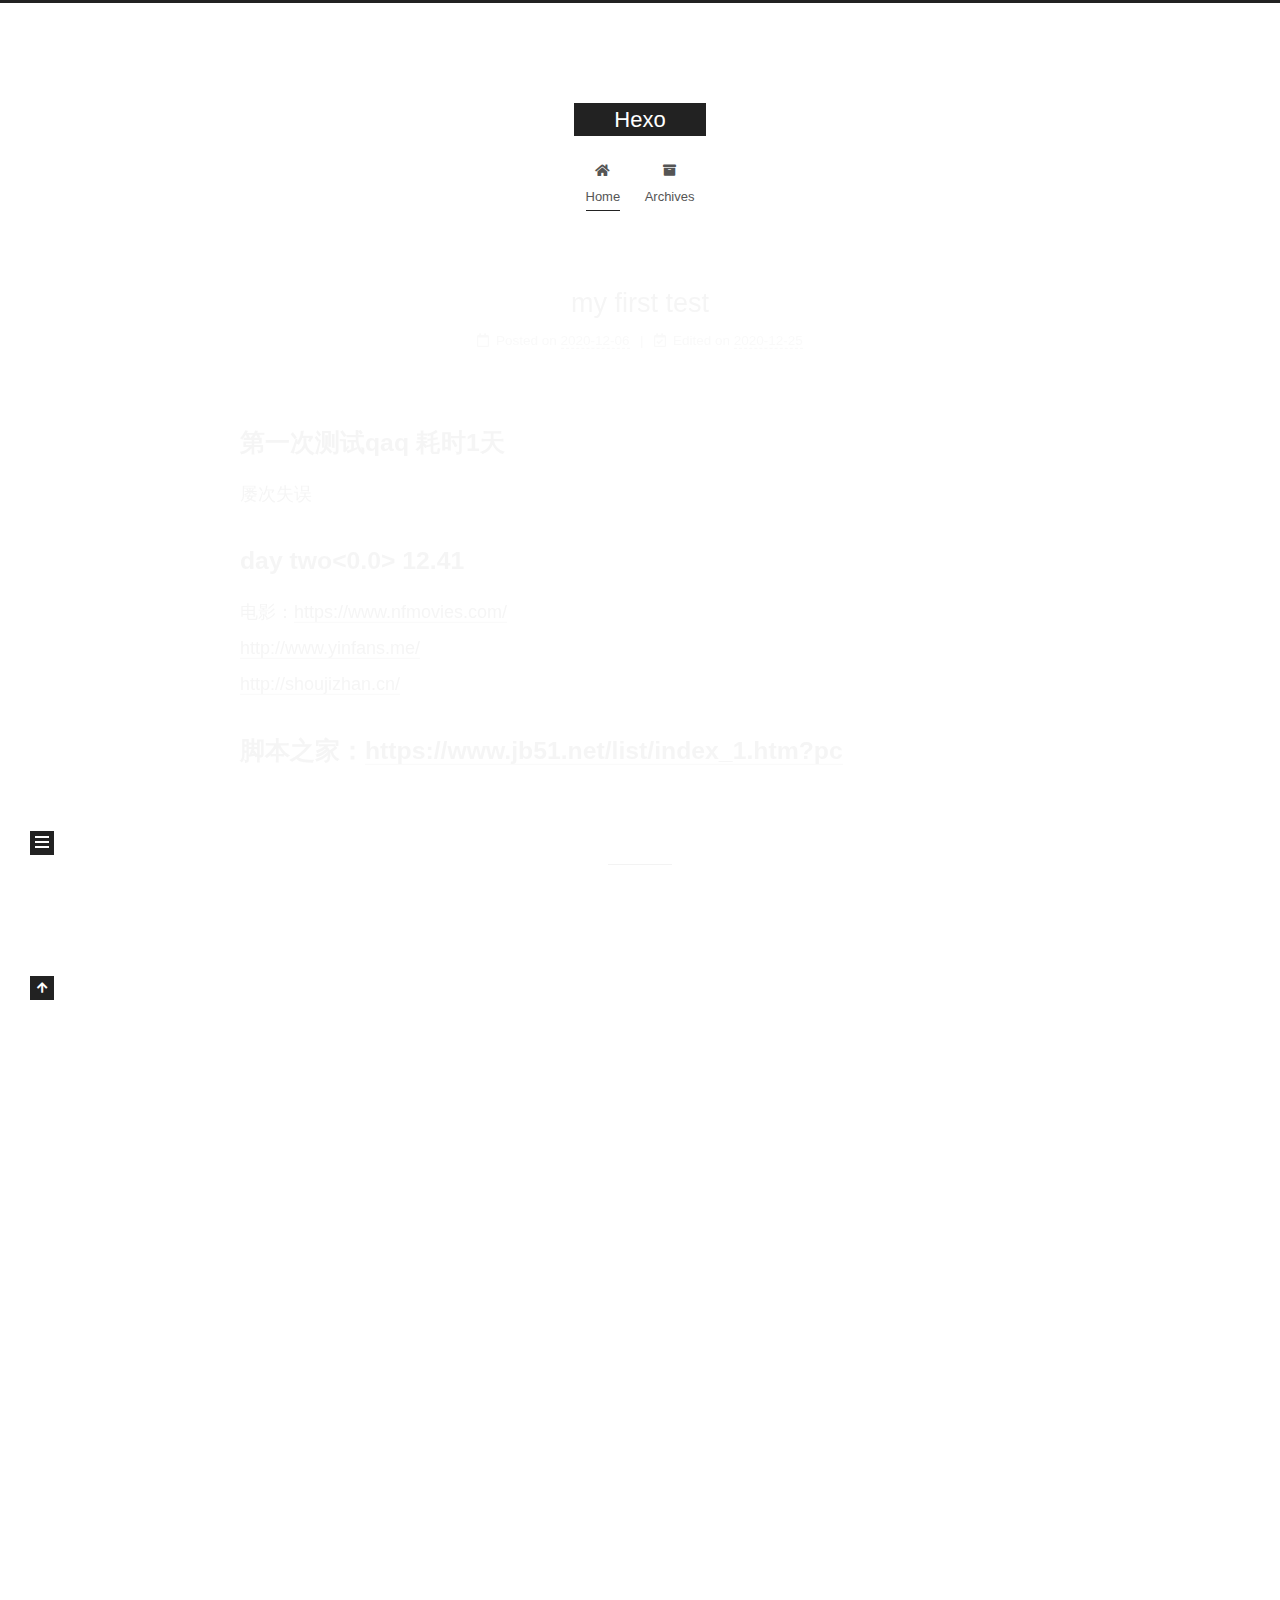
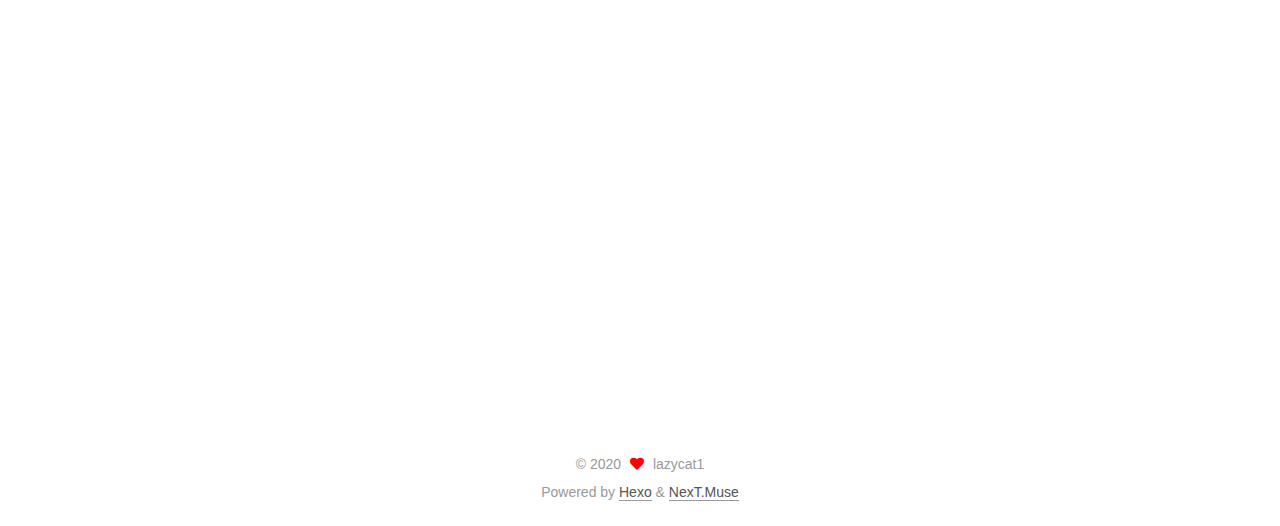
==== commit 1eb015a1: "Site updated: 2020-12-25 17:31:50" ====
--- a/index.html
+++ b/index.html
@@ -176,7 +176,7 @@
                   <i class="far fa-calendar-check"></i>
                 </span>
                 <span class="post-meta-item-text">Edited on</span>
-                <time title="Modified: 2020-12-07 12:42:43" itemprop="dateModified" datetime="2020-12-07T12:42:43+08:00">2020-12-07</time>
+                <time title="Modified: 2020-12-25 17:30:49" itemprop="dateModified" datetime="2020-12-25T17:30:49+08:00">2020-12-25</time>
               </span>
 
           
@@ -191,8 +191,8 @@
 
       
           <h2 id="第一次测试qaq-耗时1天"><a href="#第一次测试qaq-耗时1天" class="headerlink" title="第一次测试qaq  耗时1天"></a>第一次测试qaq  耗时1天</h2><p>   屡次失误</p>
-<h2 id="day-two-lt-0-0-gt-12-41"><a href="#day-two-lt-0-0-gt-12-41" class="headerlink" title="day two&lt;0.0&gt;  12.41"></a>day two&lt;0.0&gt;  12.41</h2><p>   阿瑟大萨达萨达</p>
-
+<h2 id="day-two-lt-0-0-gt-12-41"><a href="#day-two-lt-0-0-gt-12-41" class="headerlink" title="day two&lt;0.0&gt;  12.41"></a>day two&lt;0.0&gt;  12.41</h2><p>   电影：<a target="_blank" rel="noopener" href="https://www.nfmovies.com/">https://www.nfmovies.com/</a><br>        <a target="_blank" rel="noopener" href="http://www.yinfans.me/">http://www.yinfans.me/</a><br>        <a target="_blank" rel="noopener" href="http://shoujizhan.cn/">http://shoujizhan.cn/</a></p>
+<h2 id="脚本之家：https-www-jb51-net-list-index-1-htm-pc"><a href="#脚本之家：https-www-jb51-net-list-index-1-htm-pc" class="headerlink" title="脚本之家：https://www.jb51.net/list/index_1.htm?pc"></a>脚本之家：<a target="_blank" rel="noopener" href="https://www.jb51.net/list/index_1.htm?pc">https://www.jb51.net/list/index_1.htm?pc</a></h2>
       
     </div>
 
--- a/css/main.css
+++ b/css/main.css
@@ -1168,7 +1168,7 @@
 }
 .links-of-author a::before,
 .links-of-author span.exturl::before {
-  background: #fff;
+  background: #22d94f;
   border-radius: 50%;
   content: ' ';
   display: inline-block;
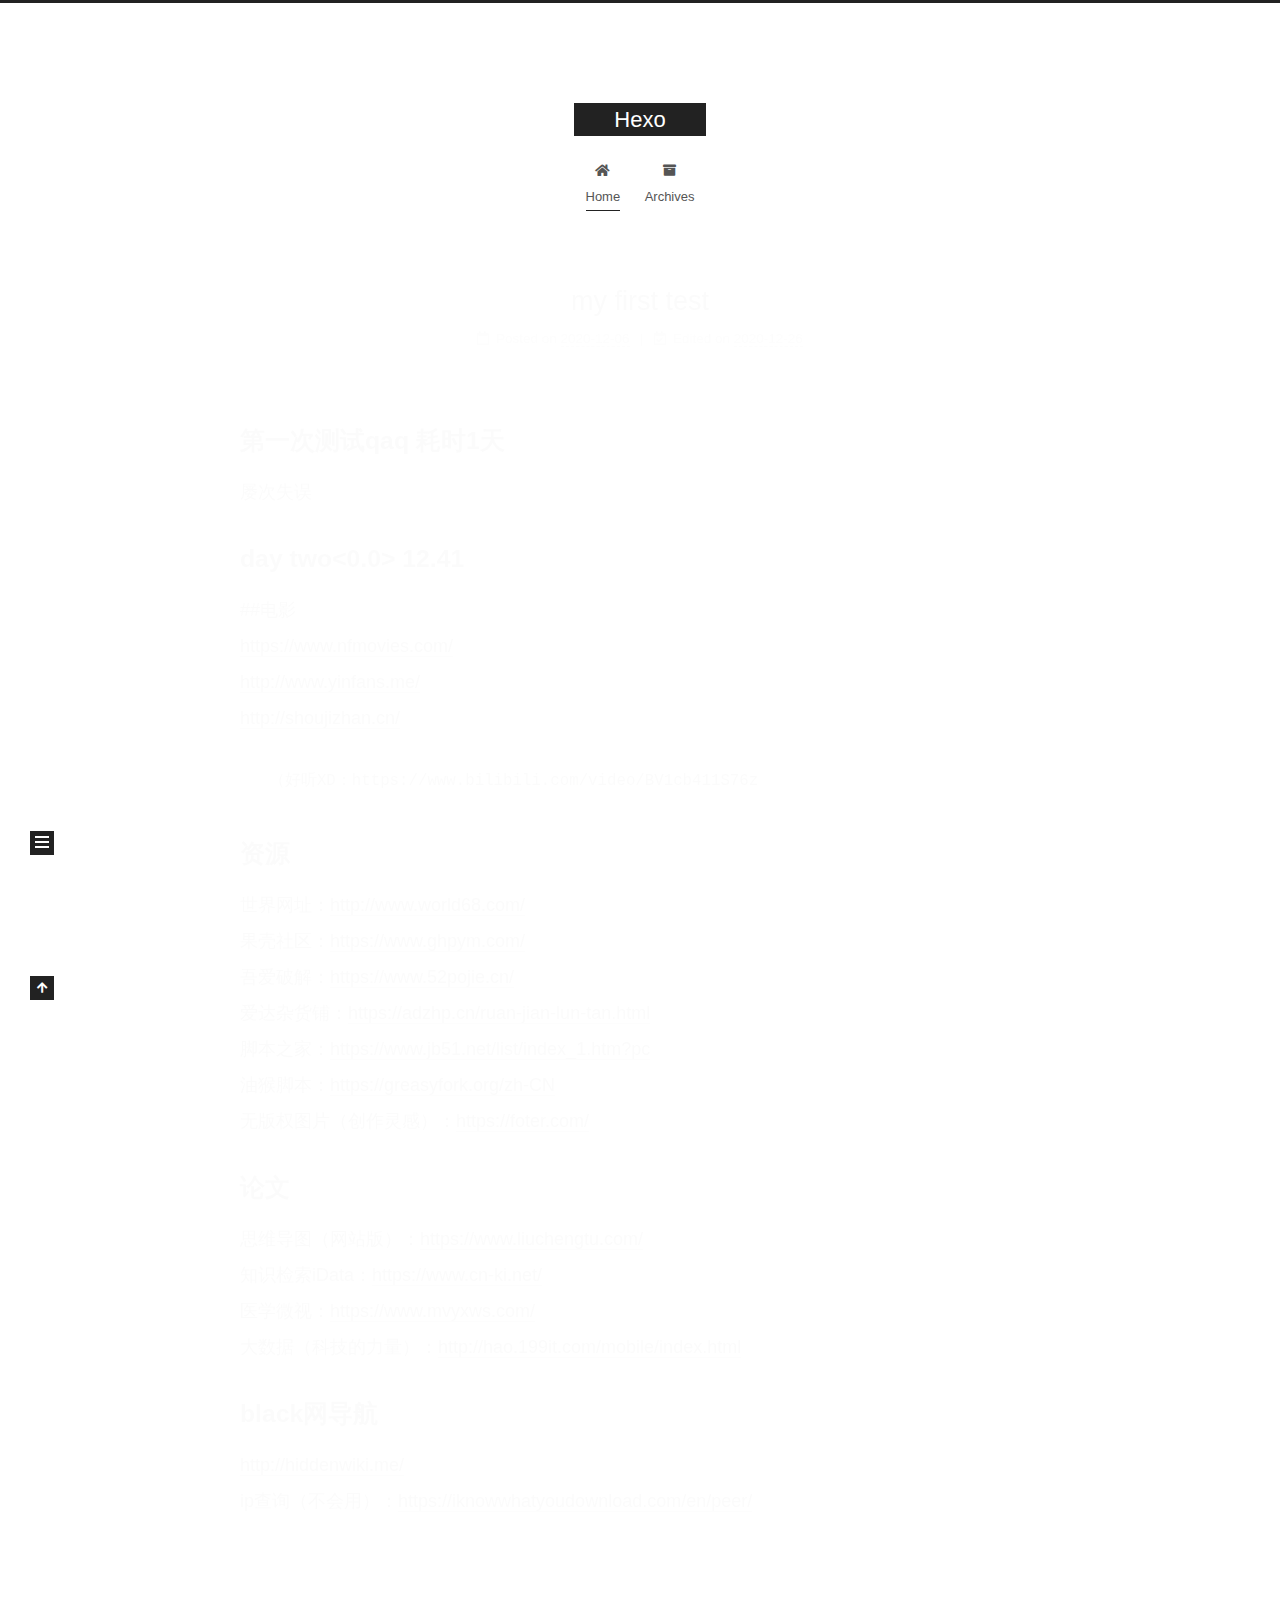
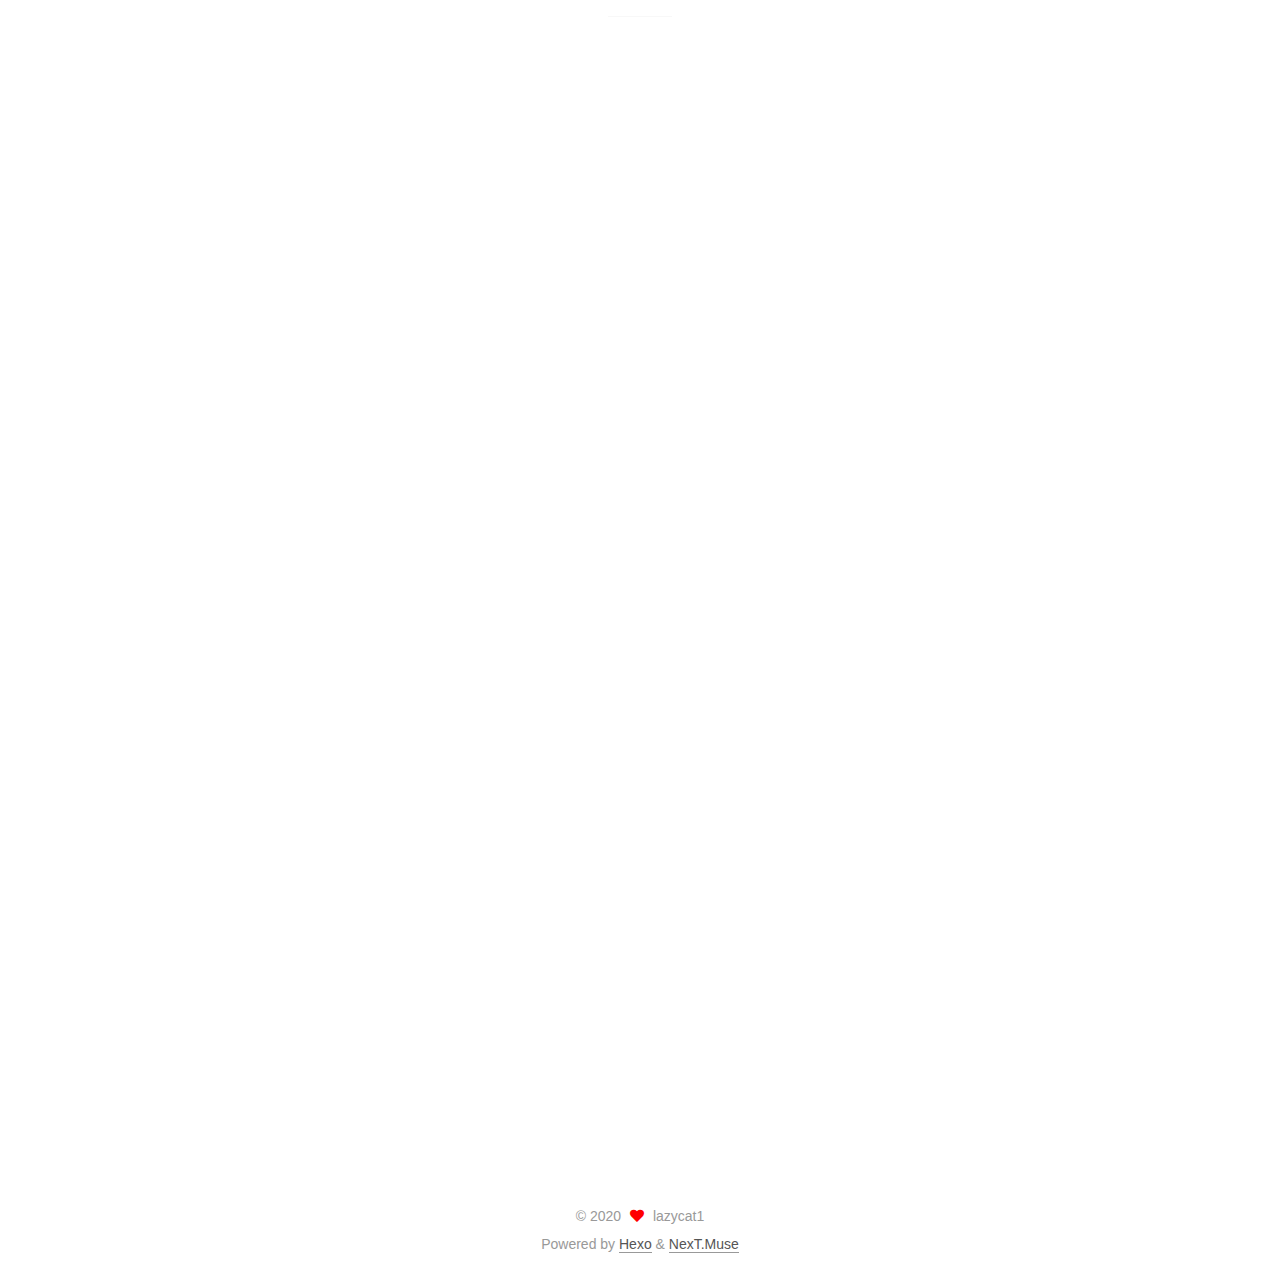
==== commit 89e628aa: "Site updated: 2020-12-26 16:11:58" ====
--- a/index.html
+++ b/index.html
@@ -176,7 +176,7 @@
                   <i class="far fa-calendar-check"></i>
                 </span>
                 <span class="post-meta-item-text">Edited on</span>
-                <time title="Modified: 2020-12-25 17:30:49" itemprop="dateModified" datetime="2020-12-25T17:30:49+08:00">2020-12-25</time>
+                <time title="Modified: 2020-12-26 16:11:45" itemprop="dateModified" datetime="2020-12-26T16:11:45+08:00">2020-12-26</time>
               </span>
 
           
@@ -191,8 +191,12 @@
 
       
           <h2 id="第一次测试qaq-耗时1天"><a href="#第一次测试qaq-耗时1天" class="headerlink" title="第一次测试qaq  耗时1天"></a>第一次测试qaq  耗时1天</h2><p>   屡次失误</p>
-<h2 id="day-two-lt-0-0-gt-12-41"><a href="#day-two-lt-0-0-gt-12-41" class="headerlink" title="day two&lt;0.0&gt;  12.41"></a>day two&lt;0.0&gt;  12.41</h2><p>   电影：<a target="_blank" rel="noopener" href="https://www.nfmovies.com/">https://www.nfmovies.com/</a><br>        <a target="_blank" rel="noopener" href="http://www.yinfans.me/">http://www.yinfans.me/</a><br>        <a target="_blank" rel="noopener" href="http://shoujizhan.cn/">http://shoujizhan.cn/</a></p>
-<h2 id="脚本之家：https-www-jb51-net-list-index-1-htm-pc"><a href="#脚本之家：https-www-jb51-net-list-index-1-htm-pc" class="headerlink" title="脚本之家：https://www.jb51.net/list/index_1.htm?pc"></a>脚本之家：<a target="_blank" rel="noopener" href="https://www.jb51.net/list/index_1.htm?pc">https://www.jb51.net/list/index_1.htm?pc</a></h2>
+<h2 id="day-two-lt-0-0-gt-12-41"><a href="#day-two-lt-0-0-gt-12-41" class="headerlink" title="day two&lt;0.0&gt;  12.41"></a>day two&lt;0.0&gt;  12.41</h2><p>##电影<br>    <a target="_blank" rel="noopener" href="https://www.nfmovies.com/">https://www.nfmovies.com/</a><br>    <a target="_blank" rel="noopener" href="http://www.yinfans.me/">http://www.yinfans.me/</a><br>    <a target="_blank" rel="noopener" href="http://shoujizhan.cn/">http://shoujizhan.cn/</a></p>
+<pre><code>  （好听XD：https://www.bilibili.com/video/BV1cb411S76z</code></pre>
+<h2 id="资源"><a href="#资源" class="headerlink" title="资源"></a>资源</h2><p>   世界网址：<a target="_blank" rel="noopener" href="http://www.world68.com/">http://www.world68.com/</a><br>   果壳社区：<a target="_blank" rel="noopener" href="https://www.ghpym.com/">https://www.ghpym.com/</a><br>   吾爱破解：<a target="_blank" rel="noopener" href="https://www.52pojie.cn/">https://www.52pojie.cn/</a><br>   爱达杂货铺：<a target="_blank" rel="noopener" href="https://adzhp.cn/ruan-jian-lun-tan.html">https://adzhp.cn/ruan-jian-lun-tan.html</a><br>   脚本之家：<a target="_blank" rel="noopener" href="https://www.jb51.net/list/index_1.htm?pc">https://www.jb51.net/list/index_1.htm?pc</a><br>   油猴脚本：<a target="_blank" rel="noopener" href="https://greasyfork.org/zh-CN">https://greasyfork.org/zh-CN</a><br>   无版权图片（创作灵感）：<a target="_blank" rel="noopener" href="https://foter.com/">https://foter.com/</a></p>
+<h2 id="论文"><a href="#论文" class="headerlink" title="论文"></a>论文</h2><p>   思维导图（网站版）：<a target="_blank" rel="noopener" href="https://www.liuchengtu.com/">https://www.liuchengtu.com/</a><br>   知识检索iData：<a target="_blank" rel="noopener" href="https://www.cn-ki.net/">https://www.cn-ki.net/</a><br>   医学微视：<a target="_blank" rel="noopener" href="https://www.mvyxws.com/">https://www.mvyxws.com/</a><br>   大数据（科技的力量）：<a target="_blank" rel="noopener" href="http://hao.199it.com/mobile/index.html">http://hao.199it.com/mobile/index.html</a></p>
+<h2 id="black网导航"><a href="#black网导航" class="headerlink" title="black网导航"></a>black网导航</h2><p>   <a target="_blank" rel="noopener" href="http://hiddenwiki.me/">http://hiddenwiki.me/</a><br>   ip查询（不会用）：<a target="_blank" rel="noopener" href="https://iknowwhatyoudownload.com/en/peer/">https://iknowwhatyoudownload.com/en/peer/</a></p>
+
       
     </div>
 
--- a/css/main.css
+++ b/css/main.css
@@ -1168,7 +1168,7 @@
 }
 .links-of-author a::before,
 .links-of-author span.exturl::before {
-  background: #22d94f;
+  background: #d92ed0;
   border-radius: 50%;
   content: ' ';
   display: inline-block;
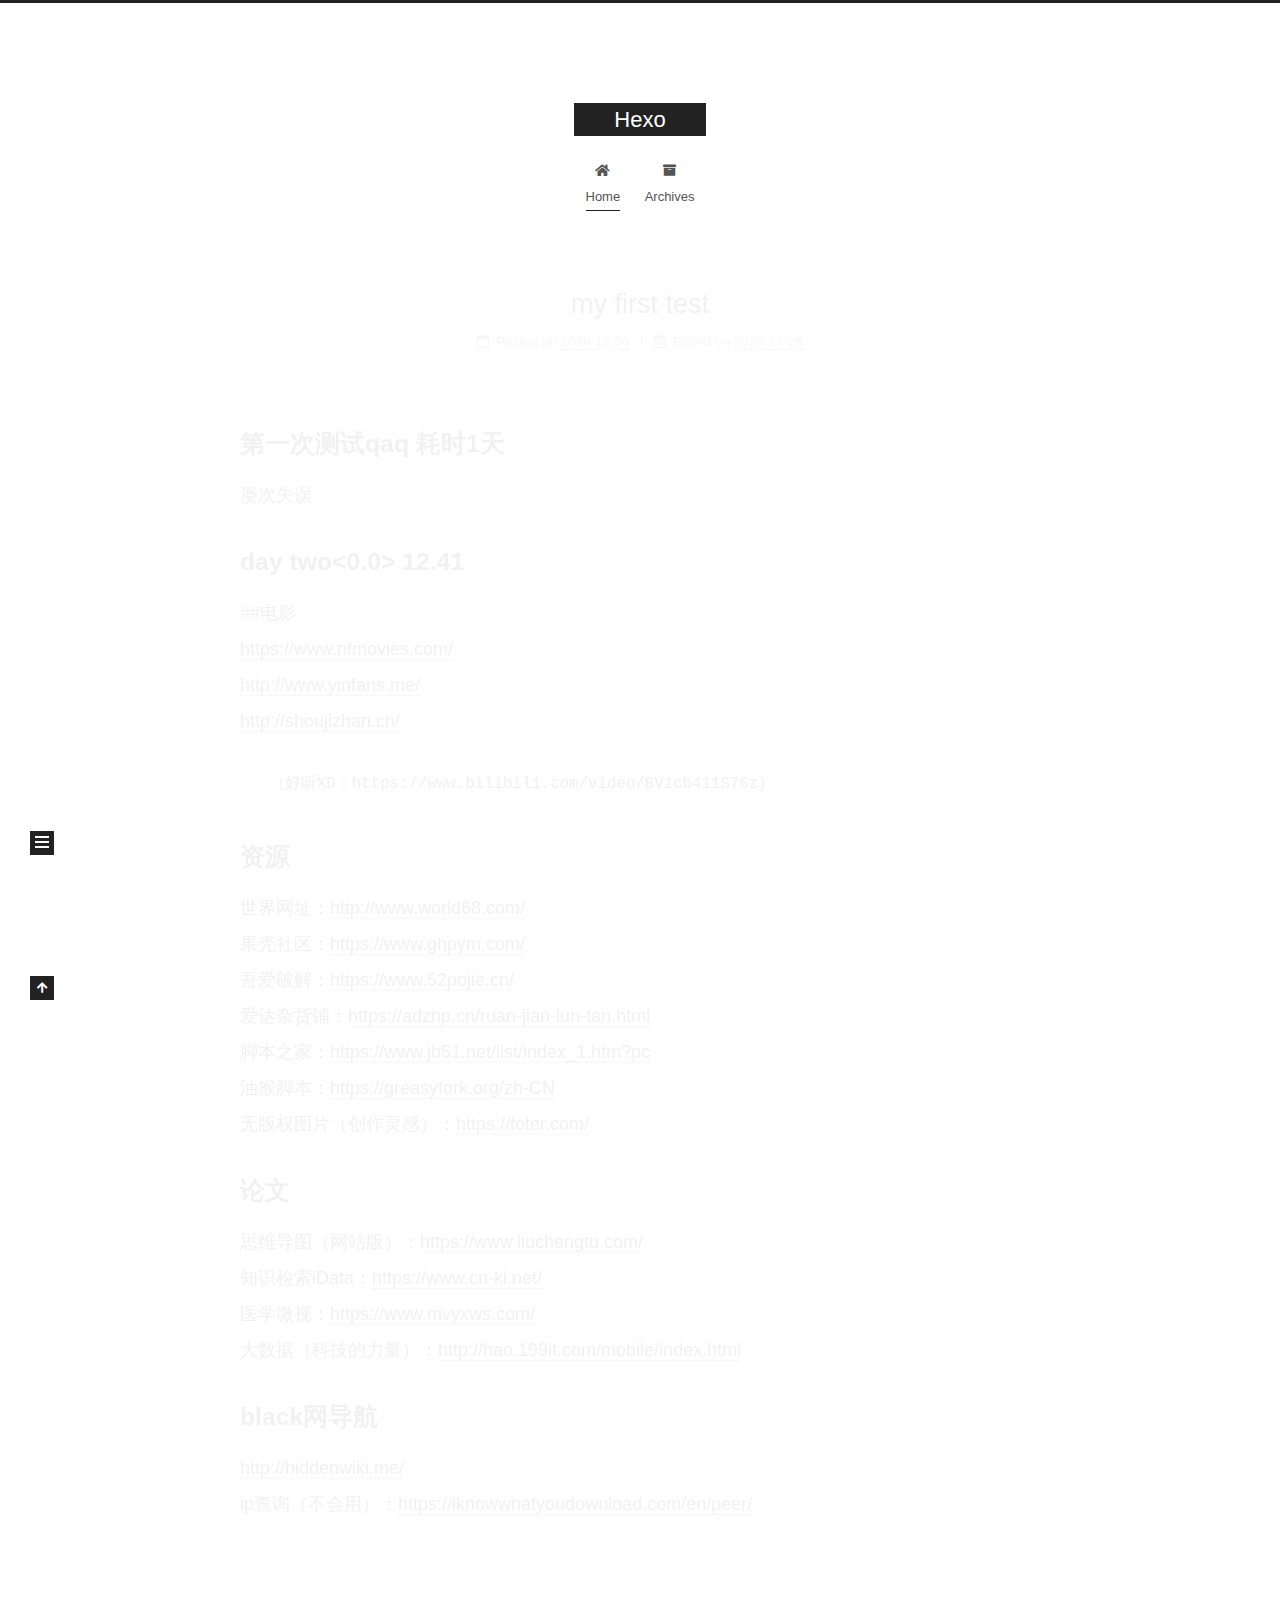
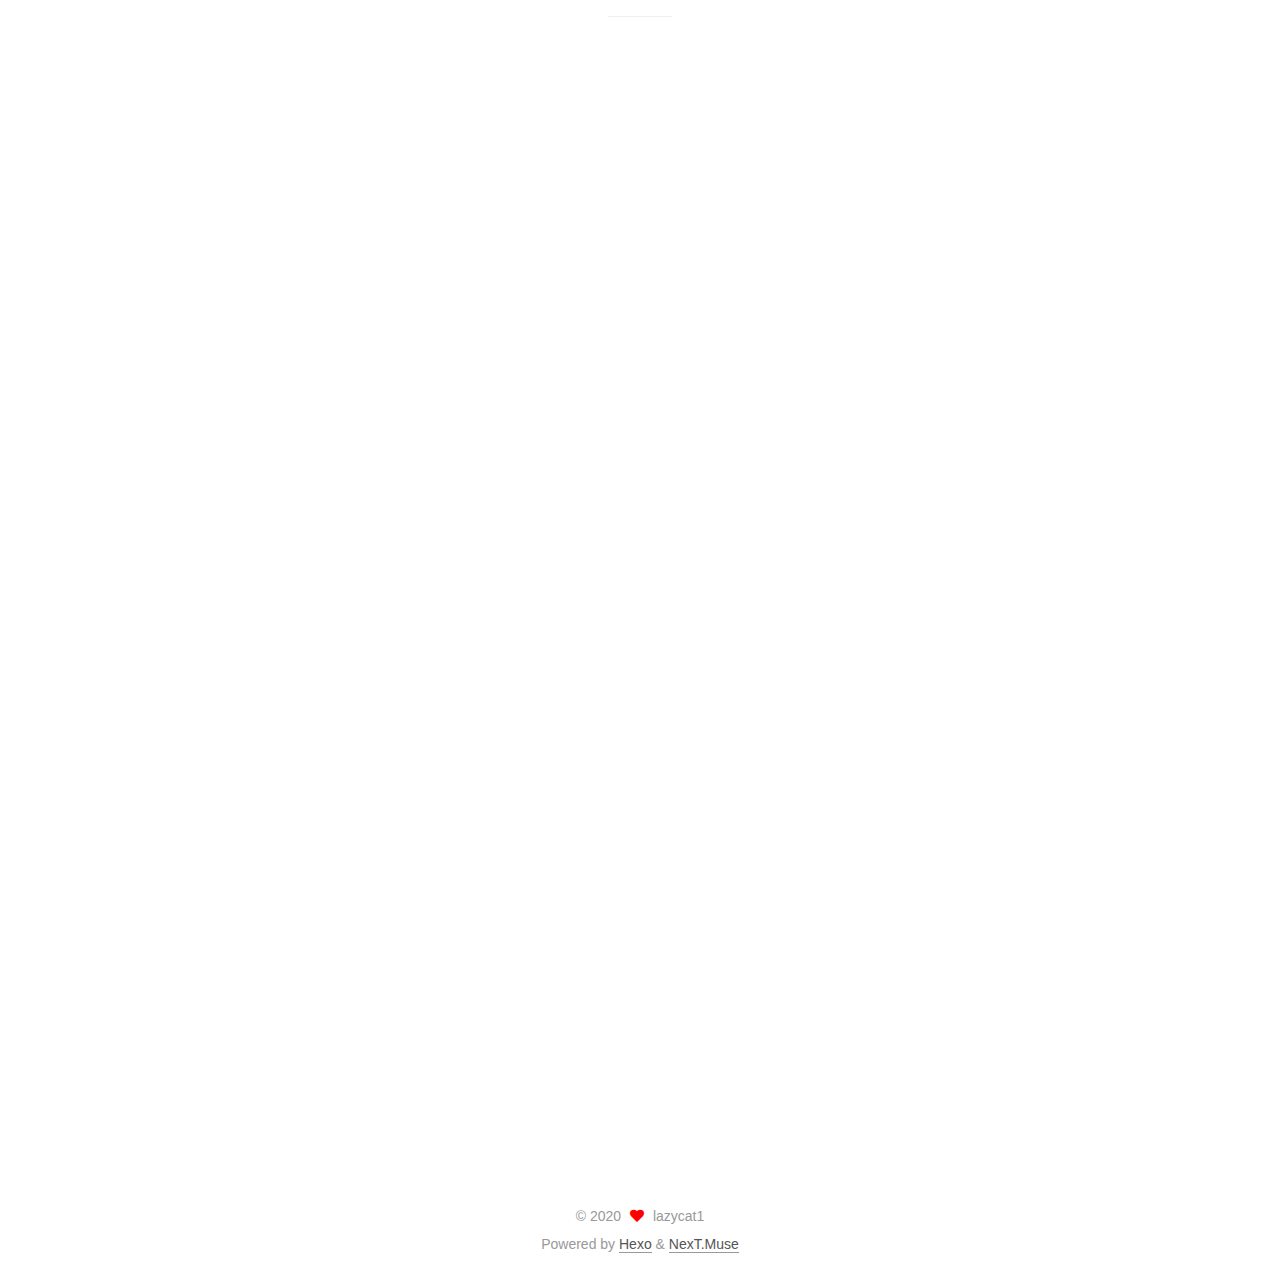
==== commit 7617d722: "Site updated: 2020-12-26 16:14:10" ====
--- a/index.html
+++ b/index.html
@@ -176,7 +176,7 @@
                   <i class="far fa-calendar-check"></i>
                 </span>
                 <span class="post-meta-item-text">Edited on</span>
-                <time title="Modified: 2020-12-26 16:11:45" itemprop="dateModified" datetime="2020-12-26T16:11:45+08:00">2020-12-26</time>
+                <time title="Modified: 2020-12-26 16:13:44" itemprop="dateModified" datetime="2020-12-26T16:13:44+08:00">2020-12-26</time>
               </span>
 
           
@@ -192,7 +192,7 @@
       
           <h2 id="第一次测试qaq-耗时1天"><a href="#第一次测试qaq-耗时1天" class="headerlink" title="第一次测试qaq  耗时1天"></a>第一次测试qaq  耗时1天</h2><p>   屡次失误</p>
 <h2 id="day-two-lt-0-0-gt-12-41"><a href="#day-two-lt-0-0-gt-12-41" class="headerlink" title="day two&lt;0.0&gt;  12.41"></a>day two&lt;0.0&gt;  12.41</h2><p>##电影<br>    <a target="_blank" rel="noopener" href="https://www.nfmovies.com/">https://www.nfmovies.com/</a><br>    <a target="_blank" rel="noopener" href="http://www.yinfans.me/">http://www.yinfans.me/</a><br>    <a target="_blank" rel="noopener" href="http://shoujizhan.cn/">http://shoujizhan.cn/</a></p>
-<pre><code>  （好听XD：https://www.bilibili.com/video/BV1cb411S76z</code></pre>
+<pre><code>  （好听XD：https://www.bilibili.com/video/BV1cb411S76z）</code></pre>
 <h2 id="资源"><a href="#资源" class="headerlink" title="资源"></a>资源</h2><p>   世界网址：<a target="_blank" rel="noopener" href="http://www.world68.com/">http://www.world68.com/</a><br>   果壳社区：<a target="_blank" rel="noopener" href="https://www.ghpym.com/">https://www.ghpym.com/</a><br>   吾爱破解：<a target="_blank" rel="noopener" href="https://www.52pojie.cn/">https://www.52pojie.cn/</a><br>   爱达杂货铺：<a target="_blank" rel="noopener" href="https://adzhp.cn/ruan-jian-lun-tan.html">https://adzhp.cn/ruan-jian-lun-tan.html</a><br>   脚本之家：<a target="_blank" rel="noopener" href="https://www.jb51.net/list/index_1.htm?pc">https://www.jb51.net/list/index_1.htm?pc</a><br>   油猴脚本：<a target="_blank" rel="noopener" href="https://greasyfork.org/zh-CN">https://greasyfork.org/zh-CN</a><br>   无版权图片（创作灵感）：<a target="_blank" rel="noopener" href="https://foter.com/">https://foter.com/</a></p>
 <h2 id="论文"><a href="#论文" class="headerlink" title="论文"></a>论文</h2><p>   思维导图（网站版）：<a target="_blank" rel="noopener" href="https://www.liuchengtu.com/">https://www.liuchengtu.com/</a><br>   知识检索iData：<a target="_blank" rel="noopener" href="https://www.cn-ki.net/">https://www.cn-ki.net/</a><br>   医学微视：<a target="_blank" rel="noopener" href="https://www.mvyxws.com/">https://www.mvyxws.com/</a><br>   大数据（科技的力量）：<a target="_blank" rel="noopener" href="http://hao.199it.com/mobile/index.html">http://hao.199it.com/mobile/index.html</a></p>
 <h2 id="black网导航"><a href="#black网导航" class="headerlink" title="black网导航"></a>black网导航</h2><p>   <a target="_blank" rel="noopener" href="http://hiddenwiki.me/">http://hiddenwiki.me/</a><br>   ip查询（不会用）：<a target="_blank" rel="noopener" href="https://iknowwhatyoudownload.com/en/peer/">https://iknowwhatyoudownload.com/en/peer/</a></p>
--- a/css/main.css
+++ b/css/main.css
@@ -1168,7 +1168,7 @@
 }
 .links-of-author a::before,
 .links-of-author span.exturl::before {
-  background: #d92ed0;
+  background: #33ff6f;
   border-radius: 50%;
   content: ' ';
   display: inline-block;
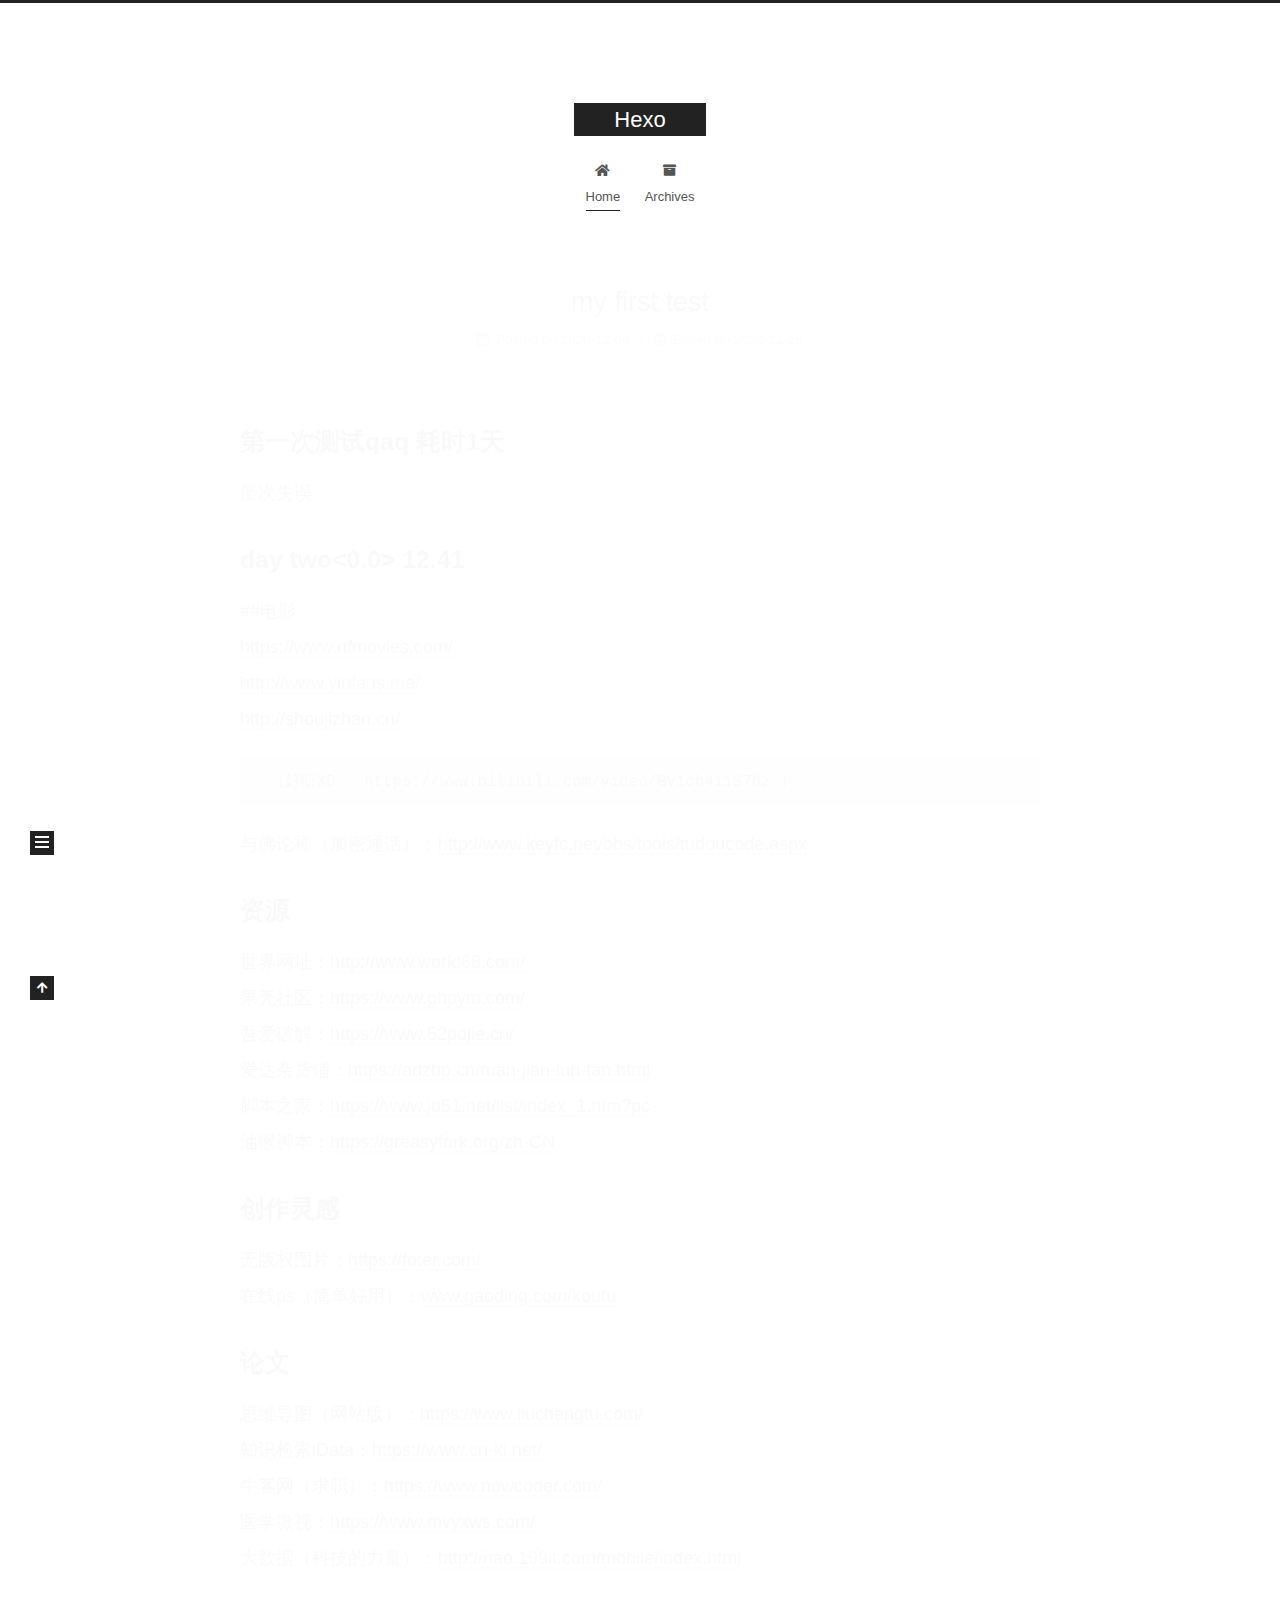
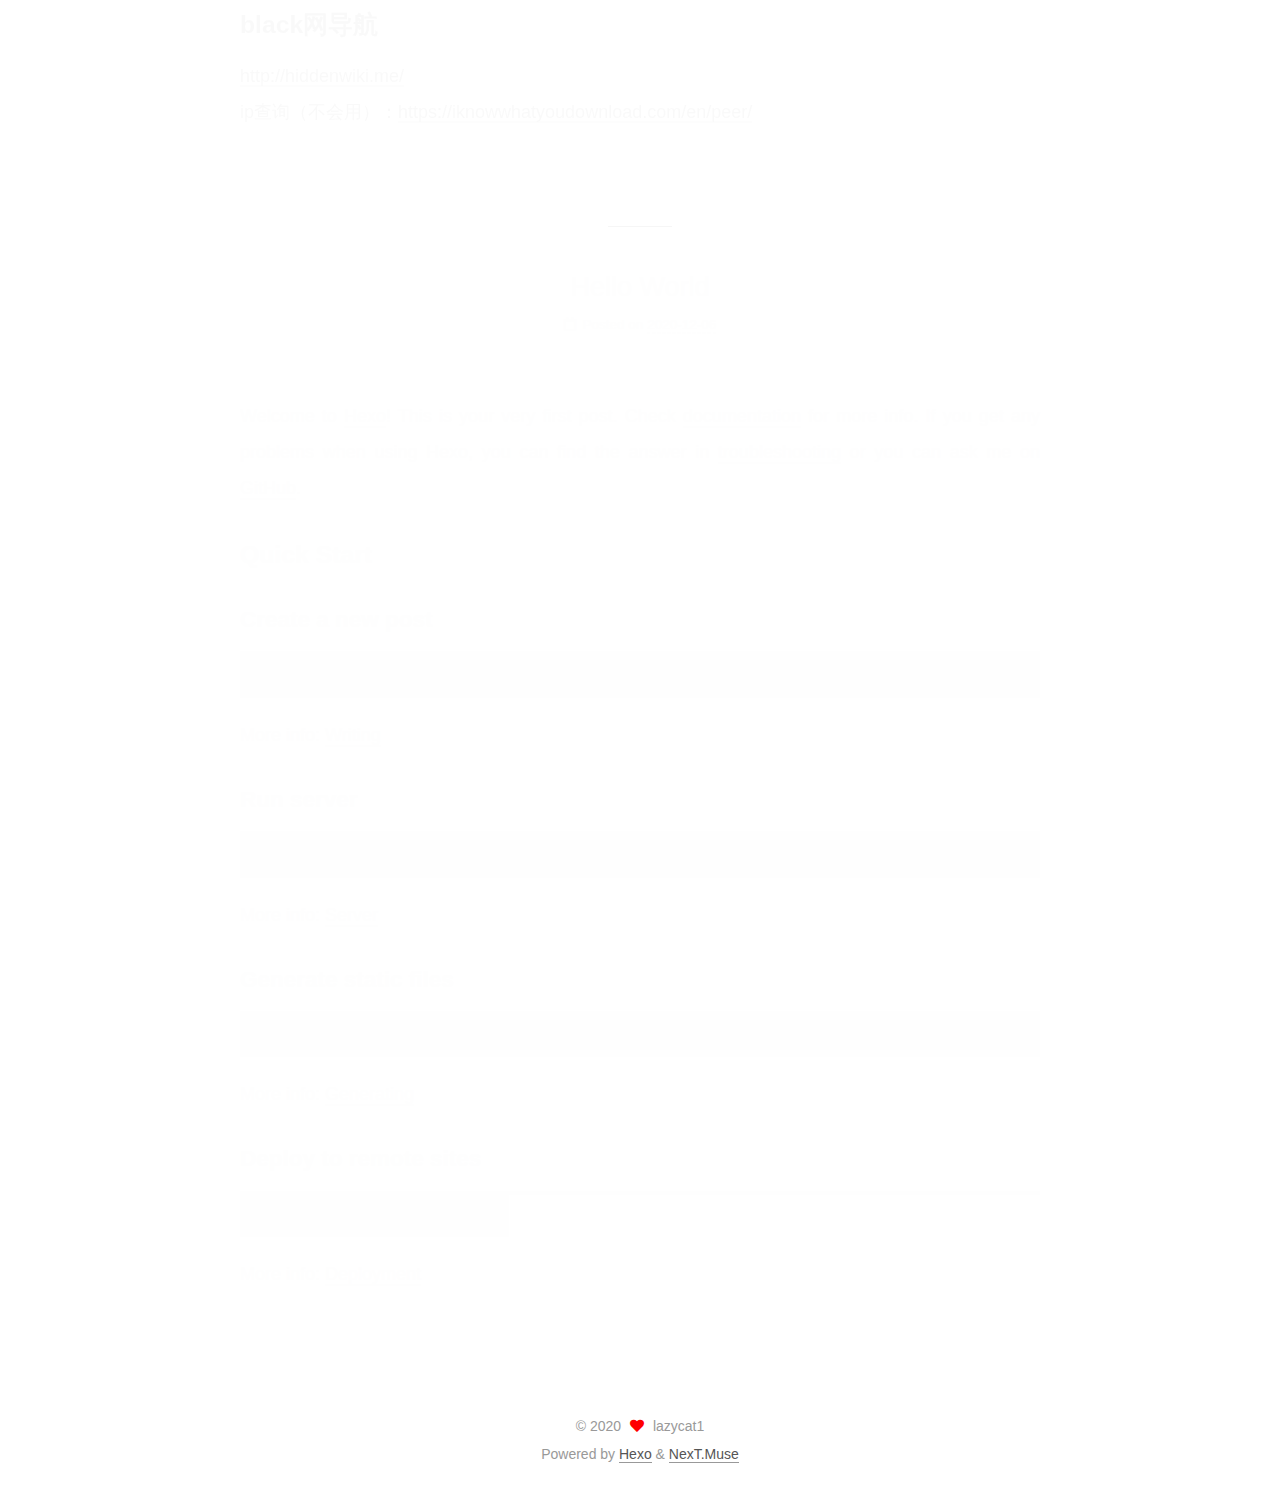
==== commit b6255ae1: "Site updated: 2020-12-26 17:45:40" ====
--- a/index.html
+++ b/index.html
@@ -176,7 +176,7 @@
                   <i class="far fa-calendar-check"></i>
                 </span>
                 <span class="post-meta-item-text">Edited on</span>
-                <time title="Modified: 2020-12-26 16:13:44" itemprop="dateModified" datetime="2020-12-26T16:13:44+08:00">2020-12-26</time>
+                <time title="Modified: 2020-12-26 17:45:10" itemprop="dateModified" datetime="2020-12-26T17:45:10+08:00">2020-12-26</time>
               </span>
 
           
@@ -192,9 +192,11 @@
       
           <h2 id="第一次测试qaq-耗时1天"><a href="#第一次测试qaq-耗时1天" class="headerlink" title="第一次测试qaq  耗时1天"></a>第一次测试qaq  耗时1天</h2><p>   屡次失误</p>
 <h2 id="day-two-lt-0-0-gt-12-41"><a href="#day-two-lt-0-0-gt-12-41" class="headerlink" title="day two&lt;0.0&gt;  12.41"></a>day two&lt;0.0&gt;  12.41</h2><p>##电影<br>    <a target="_blank" rel="noopener" href="https://www.nfmovies.com/">https://www.nfmovies.com/</a><br>    <a target="_blank" rel="noopener" href="http://www.yinfans.me/">http://www.yinfans.me/</a><br>    <a target="_blank" rel="noopener" href="http://shoujizhan.cn/">http://shoujizhan.cn/</a></p>
-<pre><code>  （好听XD：https://www.bilibili.com/video/BV1cb411S76z）</code></pre>
-<h2 id="资源"><a href="#资源" class="headerlink" title="资源"></a>资源</h2><p>   世界网址：<a target="_blank" rel="noopener" href="http://www.world68.com/">http://www.world68.com/</a><br>   果壳社区：<a target="_blank" rel="noopener" href="https://www.ghpym.com/">https://www.ghpym.com/</a><br>   吾爱破解：<a target="_blank" rel="noopener" href="https://www.52pojie.cn/">https://www.52pojie.cn/</a><br>   爱达杂货铺：<a target="_blank" rel="noopener" href="https://adzhp.cn/ruan-jian-lun-tan.html">https://adzhp.cn/ruan-jian-lun-tan.html</a><br>   脚本之家：<a target="_blank" rel="noopener" href="https://www.jb51.net/list/index_1.htm?pc">https://www.jb51.net/list/index_1.htm?pc</a><br>   油猴脚本：<a target="_blank" rel="noopener" href="https://greasyfork.org/zh-CN">https://greasyfork.org/zh-CN</a><br>   无版权图片（创作灵感）：<a target="_blank" rel="noopener" href="https://foter.com/">https://foter.com/</a></p>
-<h2 id="论文"><a href="#论文" class="headerlink" title="论文"></a>论文</h2><p>   思维导图（网站版）：<a target="_blank" rel="noopener" href="https://www.liuchengtu.com/">https://www.liuchengtu.com/</a><br>   知识检索iData：<a target="_blank" rel="noopener" href="https://www.cn-ki.net/">https://www.cn-ki.net/</a><br>   医学微视：<a target="_blank" rel="noopener" href="https://www.mvyxws.com/">https://www.mvyxws.com/</a><br>   大数据（科技的力量）：<a target="_blank" rel="noopener" href="http://hao.199it.com/mobile/index.html">http://hao.199it.com/mobile/index.html</a></p>
+<pre><code>  （好听XD   https://www.bilibili.com/video/BV1cb411S76z ）</code></pre>
+<p>   与佛论禅（加密通话）：<a target="_blank" rel="noopener" href="http://www.keyfc.net/bbs/tools/tudoucode.aspx">http://www.keyfc.net/bbs/tools/tudoucode.aspx</a></p>
+<h2 id="资源"><a href="#资源" class="headerlink" title="资源"></a>资源</h2><p>   世界网址：<a target="_blank" rel="noopener" href="http://www.world68.com/">http://www.world68.com/</a><br>   果壳社区：<a target="_blank" rel="noopener" href="https://www.ghpym.com/">https://www.ghpym.com/</a><br>   吾爱破解：<a target="_blank" rel="noopener" href="https://www.52pojie.cn/">https://www.52pojie.cn/</a><br>   爱达杂货铺：<a target="_blank" rel="noopener" href="https://adzhp.cn/ruan-jian-lun-tan.html">https://adzhp.cn/ruan-jian-lun-tan.html</a><br>   脚本之家：<a target="_blank" rel="noopener" href="https://www.jb51.net/list/index_1.htm?pc">https://www.jb51.net/list/index_1.htm?pc</a><br>   油猴脚本：<a target="_blank" rel="noopener" href="https://greasyfork.org/zh-CN">https://greasyfork.org/zh-CN</a></p>
+<h2 id="创作灵感"><a href="#创作灵感" class="headerlink" title="创作灵感"></a>创作灵感</h2><p>   无版权图片：<a target="_blank" rel="noopener" href="https://foter.com/">https://foter.com/</a><br>   在线ps（简单好用）：<a target="_blank" rel="noopener" href="http://www.gaoding.com/koutu">www.gaoding.com/koutu</a></p>
+<h2 id="论文"><a href="#论文" class="headerlink" title="论文"></a>论文</h2><p>   思维导图（网站版）：<a target="_blank" rel="noopener" href="https://www.liuchengtu.com/">https://www.liuchengtu.com/</a><br>   知识检索iData：<a target="_blank" rel="noopener" href="https://www.cn-ki.net/">https://www.cn-ki.net/</a><br>   牛客网（求职）：<a target="_blank" rel="noopener" href="https://www.nowcoder.com/">https://www.nowcoder.com/</a><br>   医学微视：<a target="_blank" rel="noopener" href="https://www.mvyxws.com/">https://www.mvyxws.com/</a><br>   大数据（科技的力量）：<a target="_blank" rel="noopener" href="http://hao.199it.com/mobile/index.html">http://hao.199it.com/mobile/index.html</a></p>
 <h2 id="black网导航"><a href="#black网导航" class="headerlink" title="black网导航"></a>black网导航</h2><p>   <a target="_blank" rel="noopener" href="http://hiddenwiki.me/">http://hiddenwiki.me/</a><br>   ip查询（不会用）：<a target="_blank" rel="noopener" href="https://iknowwhatyoudownload.com/en/peer/">https://iknowwhatyoudownload.com/en/peer/</a></p>
 
       
--- a/css/main.css
+++ b/css/main.css
@@ -1168,7 +1168,7 @@
 }
 .links-of-author a::before,
 .links-of-author span.exturl::before {
-  background: #33ff6f;
+  background: #f4eeff;
   border-radius: 50%;
   content: ' ';
   display: inline-block;
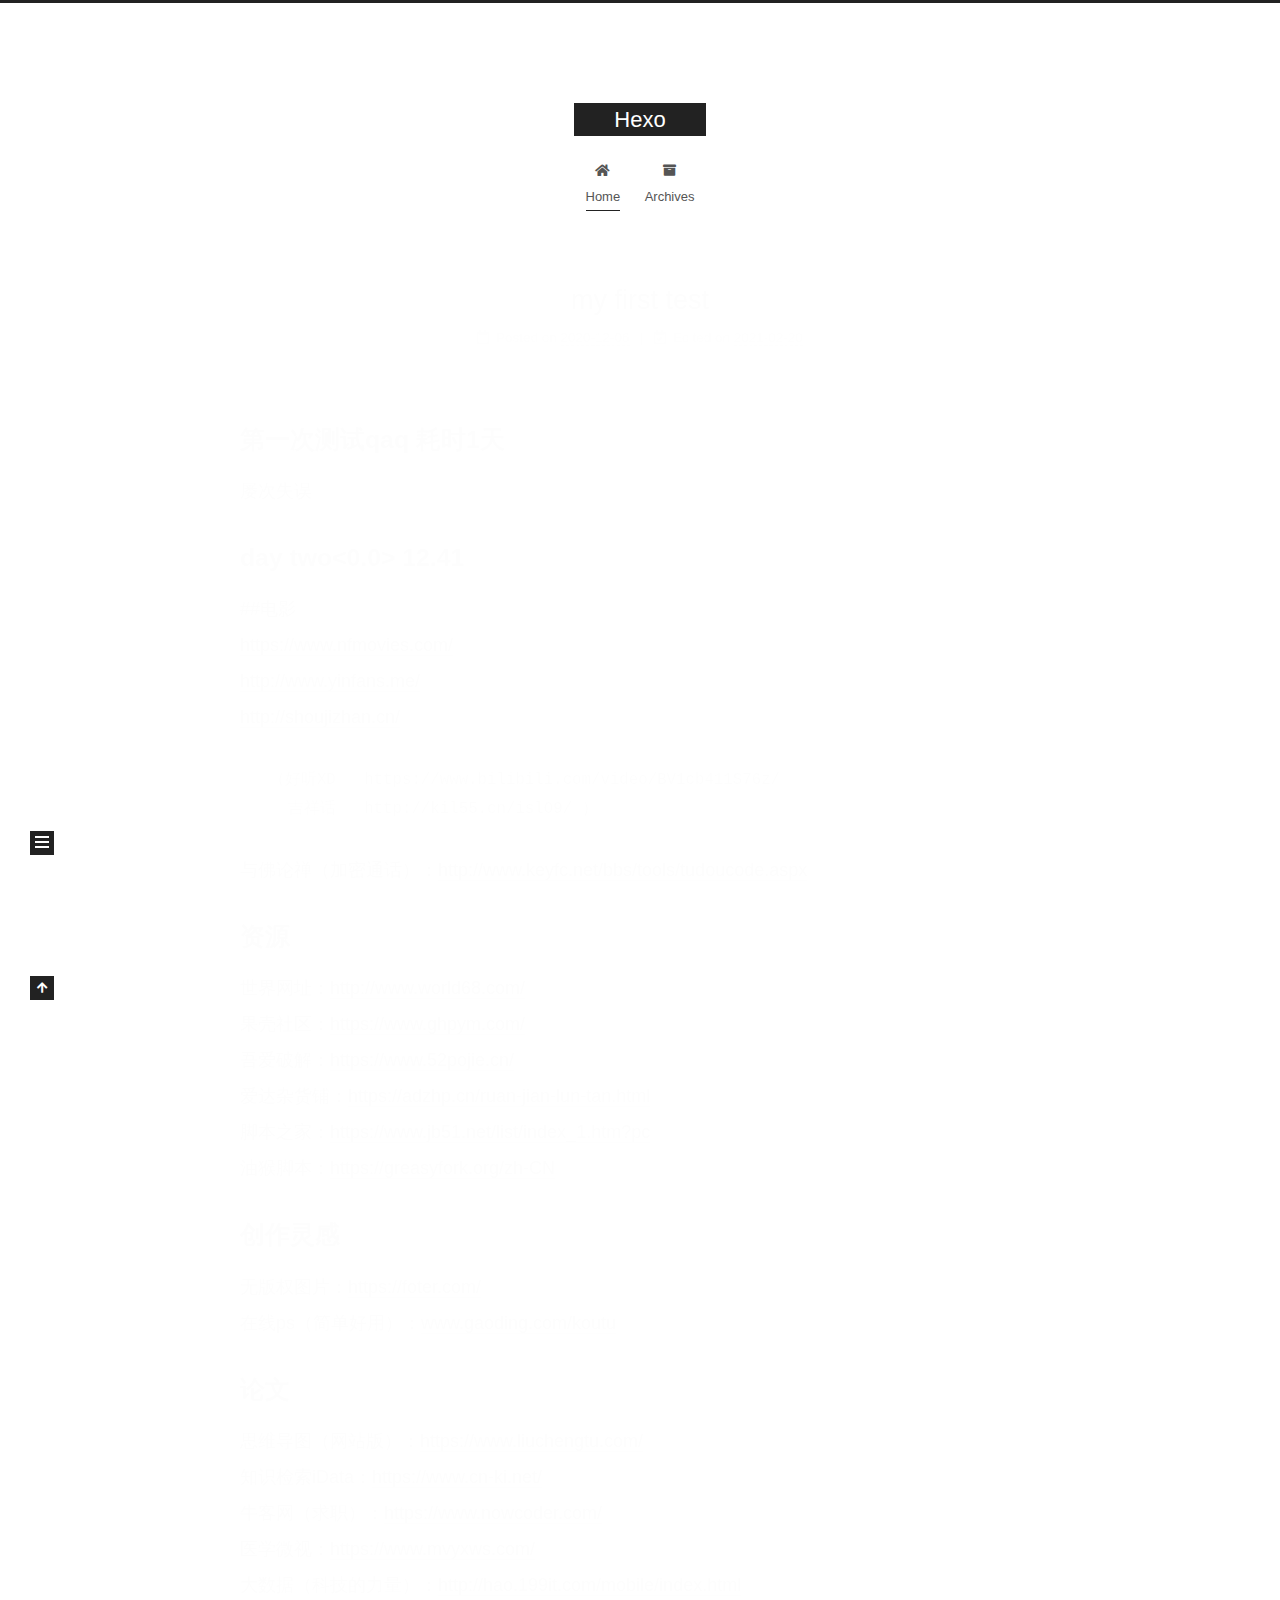
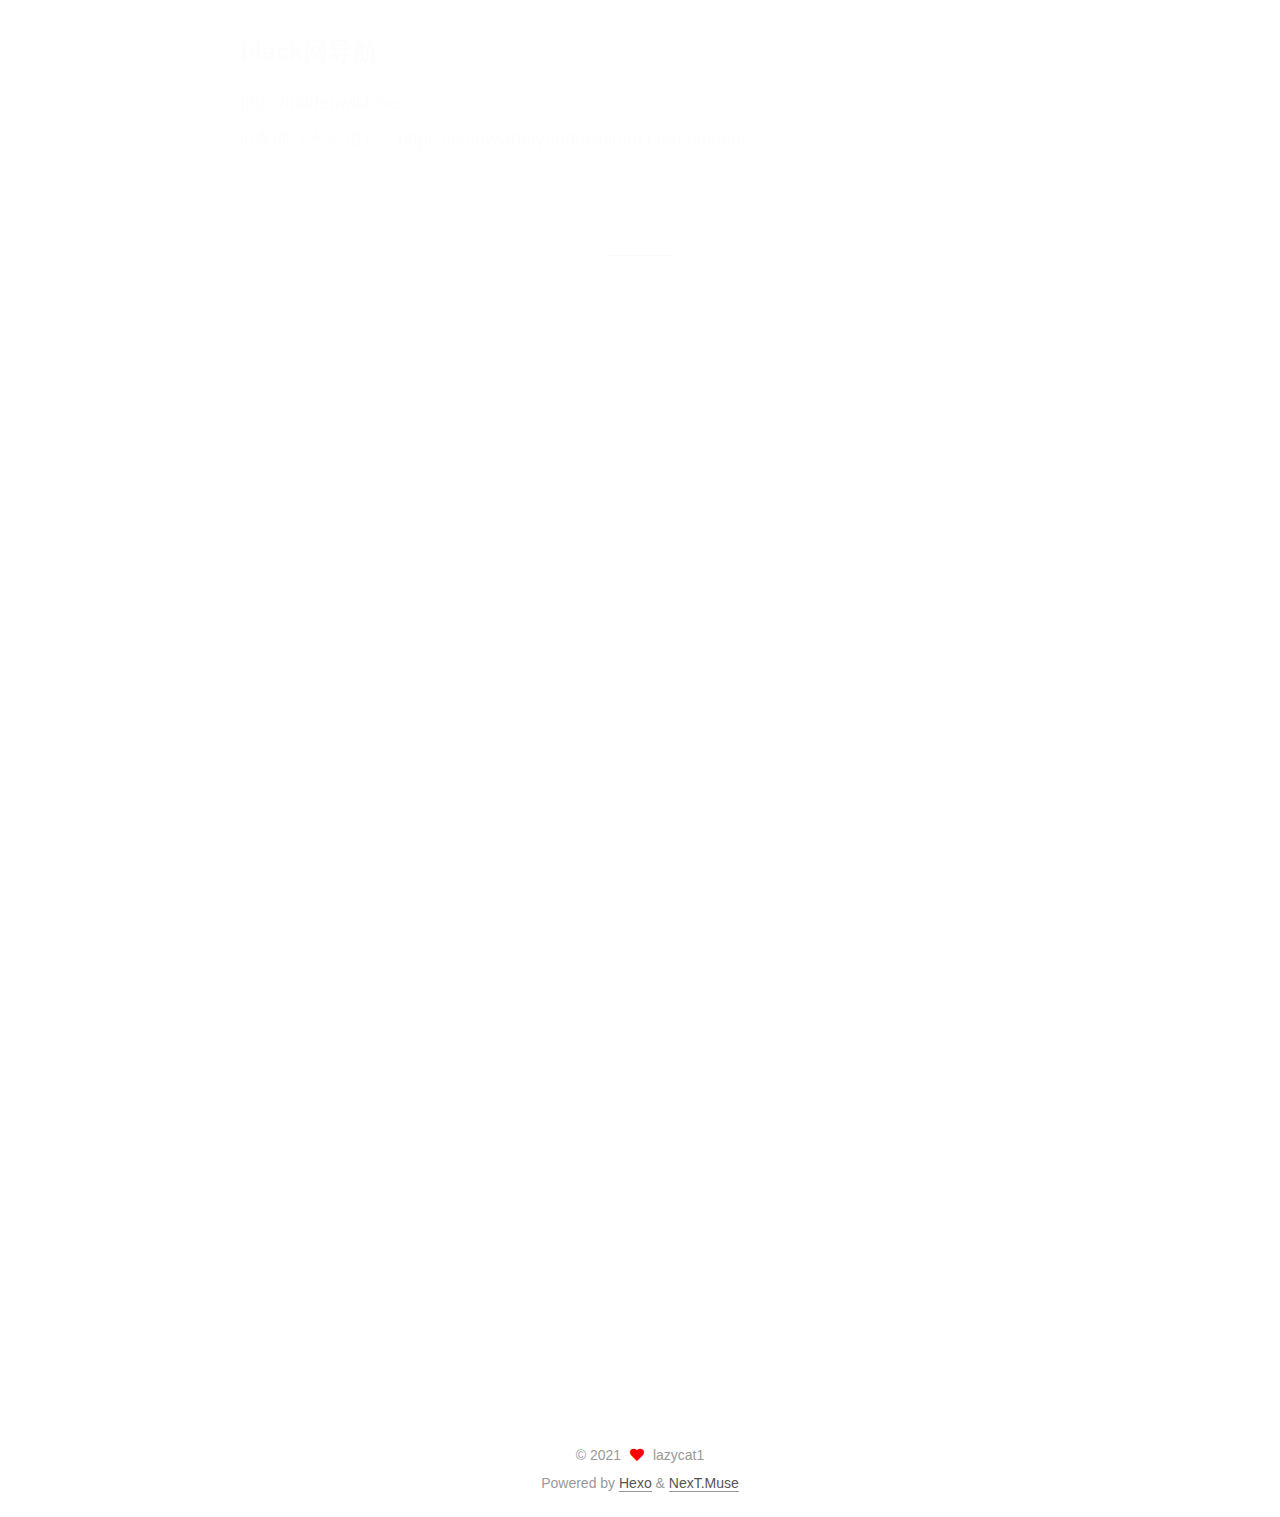
==== commit 2b35ff76: "Site updated: 2021-02-20 14:22:59" ====
--- a/index.html
+++ b/index.html
@@ -176,7 +176,7 @@
                   <i class="far fa-calendar-check"></i>
                 </span>
                 <span class="post-meta-item-text">Edited on</span>
-                <time title="Modified: 2020-12-26 17:45:10" itemprop="dateModified" datetime="2020-12-26T17:45:10+08:00">2020-12-26</time>
+                <time title="Modified: 2021-02-20 14:15:55" itemprop="dateModified" datetime="2021-02-20T14:15:55+08:00">2021-02-20</time>
               </span>
 
           
@@ -192,7 +192,8 @@
       
           <h2 id="第一次测试qaq-耗时1天"><a href="#第一次测试qaq-耗时1天" class="headerlink" title="第一次测试qaq  耗时1天"></a>第一次测试qaq  耗时1天</h2><p>   屡次失误</p>
 <h2 id="day-two-lt-0-0-gt-12-41"><a href="#day-two-lt-0-0-gt-12-41" class="headerlink" title="day two&lt;0.0&gt;  12.41"></a>day two&lt;0.0&gt;  12.41</h2><p>##电影<br>    <a target="_blank" rel="noopener" href="https://www.nfmovies.com/">https://www.nfmovies.com/</a><br>    <a target="_blank" rel="noopener" href="http://www.yinfans.me/">http://www.yinfans.me/</a><br>    <a target="_blank" rel="noopener" href="http://shoujizhan.cn/">http://shoujizhan.cn/</a></p>
-<pre><code>  （好听XD   https://www.bilibili.com/video/BV1cb411S76z ）</code></pre>
+<pre><code>  （好听XD   https://www.bilibili.com/video/BV1cb411S76z/
+    吉祥话   http://kil55.cn/islO9/ ）</code></pre>
 <p>   与佛论禅（加密通话）：<a target="_blank" rel="noopener" href="http://www.keyfc.net/bbs/tools/tudoucode.aspx">http://www.keyfc.net/bbs/tools/tudoucode.aspx</a></p>
 <h2 id="资源"><a href="#资源" class="headerlink" title="资源"></a>资源</h2><p>   世界网址：<a target="_blank" rel="noopener" href="http://www.world68.com/">http://www.world68.com/</a><br>   果壳社区：<a target="_blank" rel="noopener" href="https://www.ghpym.com/">https://www.ghpym.com/</a><br>   吾爱破解：<a target="_blank" rel="noopener" href="https://www.52pojie.cn/">https://www.52pojie.cn/</a><br>   爱达杂货铺：<a target="_blank" rel="noopener" href="https://adzhp.cn/ruan-jian-lun-tan.html">https://adzhp.cn/ruan-jian-lun-tan.html</a><br>   脚本之家：<a target="_blank" rel="noopener" href="https://www.jb51.net/list/index_1.htm?pc">https://www.jb51.net/list/index_1.htm?pc</a><br>   油猴脚本：<a target="_blank" rel="noopener" href="https://greasyfork.org/zh-CN">https://greasyfork.org/zh-CN</a></p>
 <h2 id="创作灵感"><a href="#创作灵感" class="headerlink" title="创作灵感"></a>创作灵感</h2><p>   无版权图片：<a target="_blank" rel="noopener" href="https://foter.com/">https://foter.com/</a><br>   在线ps（简单好用）：<a target="_blank" rel="noopener" href="http://www.gaoding.com/koutu">www.gaoding.com/koutu</a></p>
@@ -377,7 +378,7 @@
 <div class="copyright">
   
   &copy; 
-  <span itemprop="copyrightYear">2020</span>
+  <span itemprop="copyrightYear">2021</span>
   <span class="with-love">
     <i class="fa fa-heart"></i>
   </span>
--- a/css/main.css
+++ b/css/main.css
@@ -1168,7 +1168,7 @@
 }
 .links-of-author a::before,
 .links-of-author span.exturl::before {
-  background: #f4eeff;
+  background: #ff4a78;
   border-radius: 50%;
   content: ' ';
   display: inline-block;
